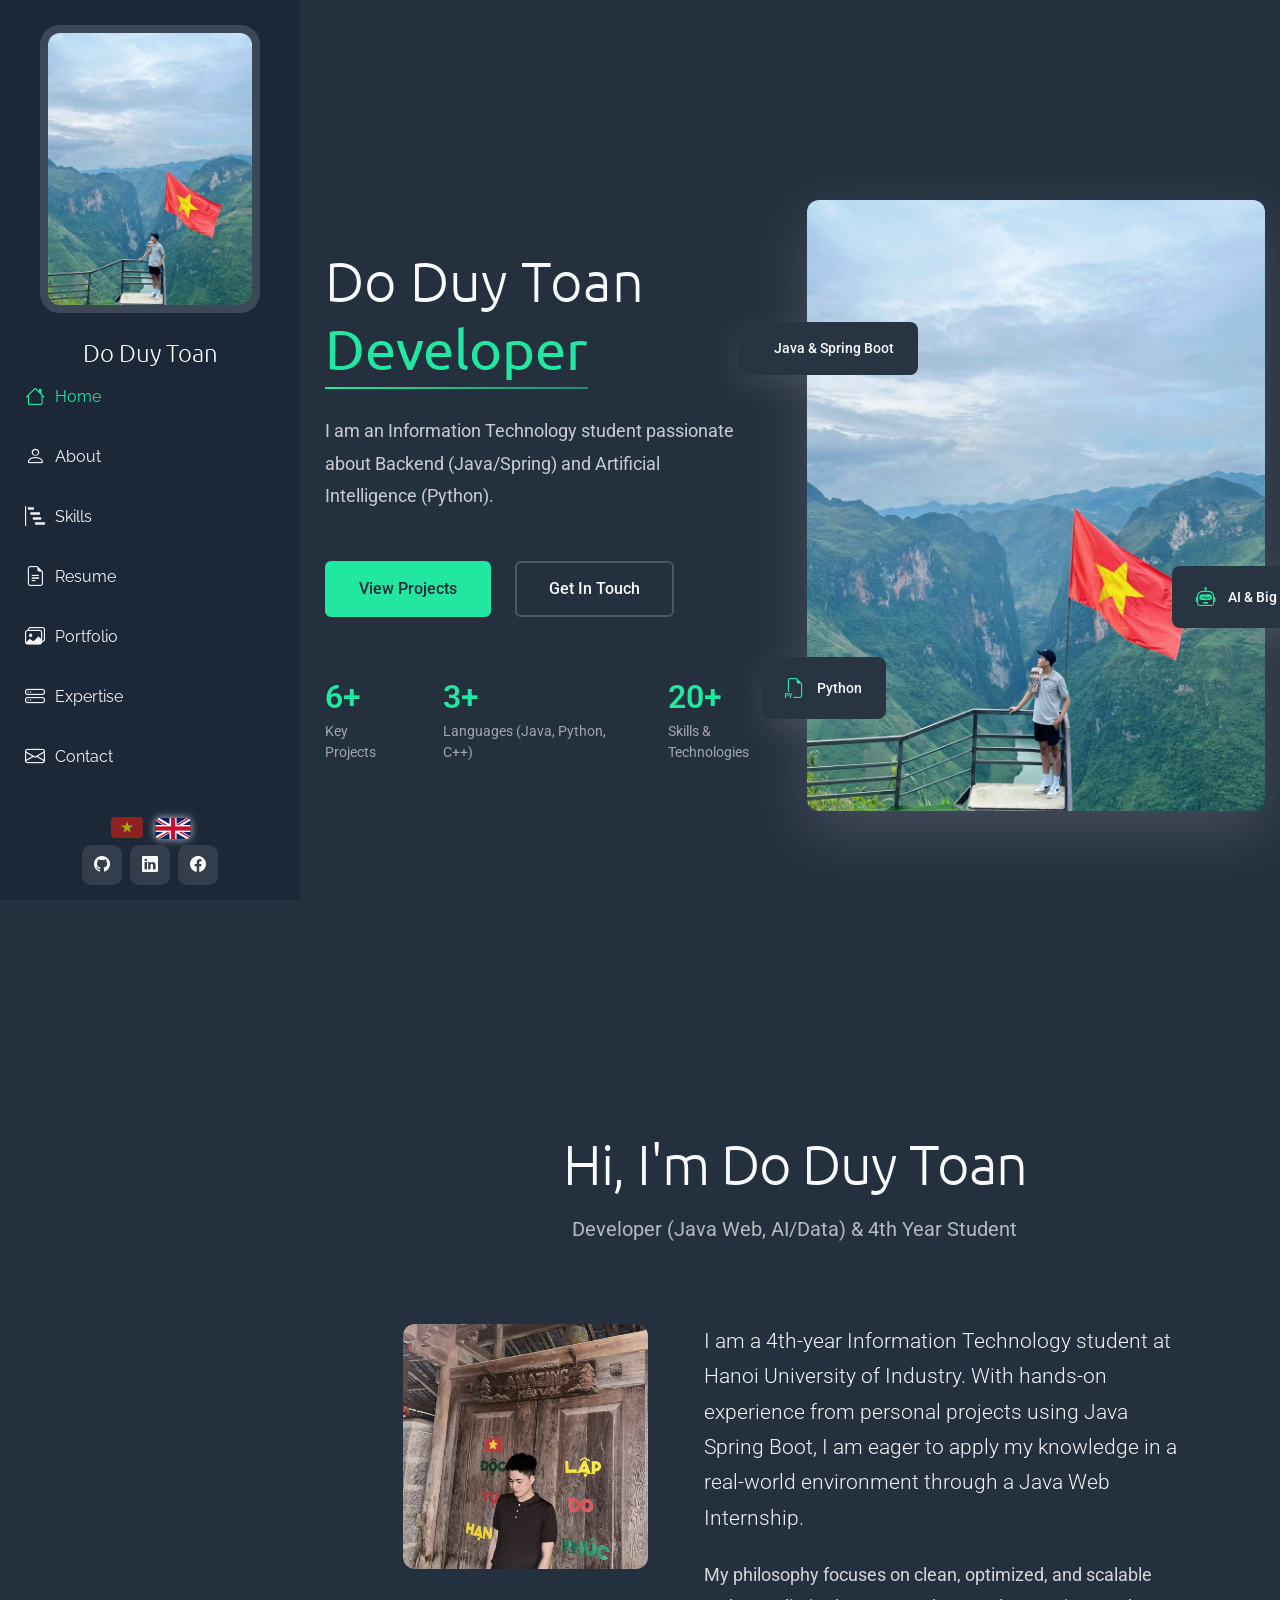
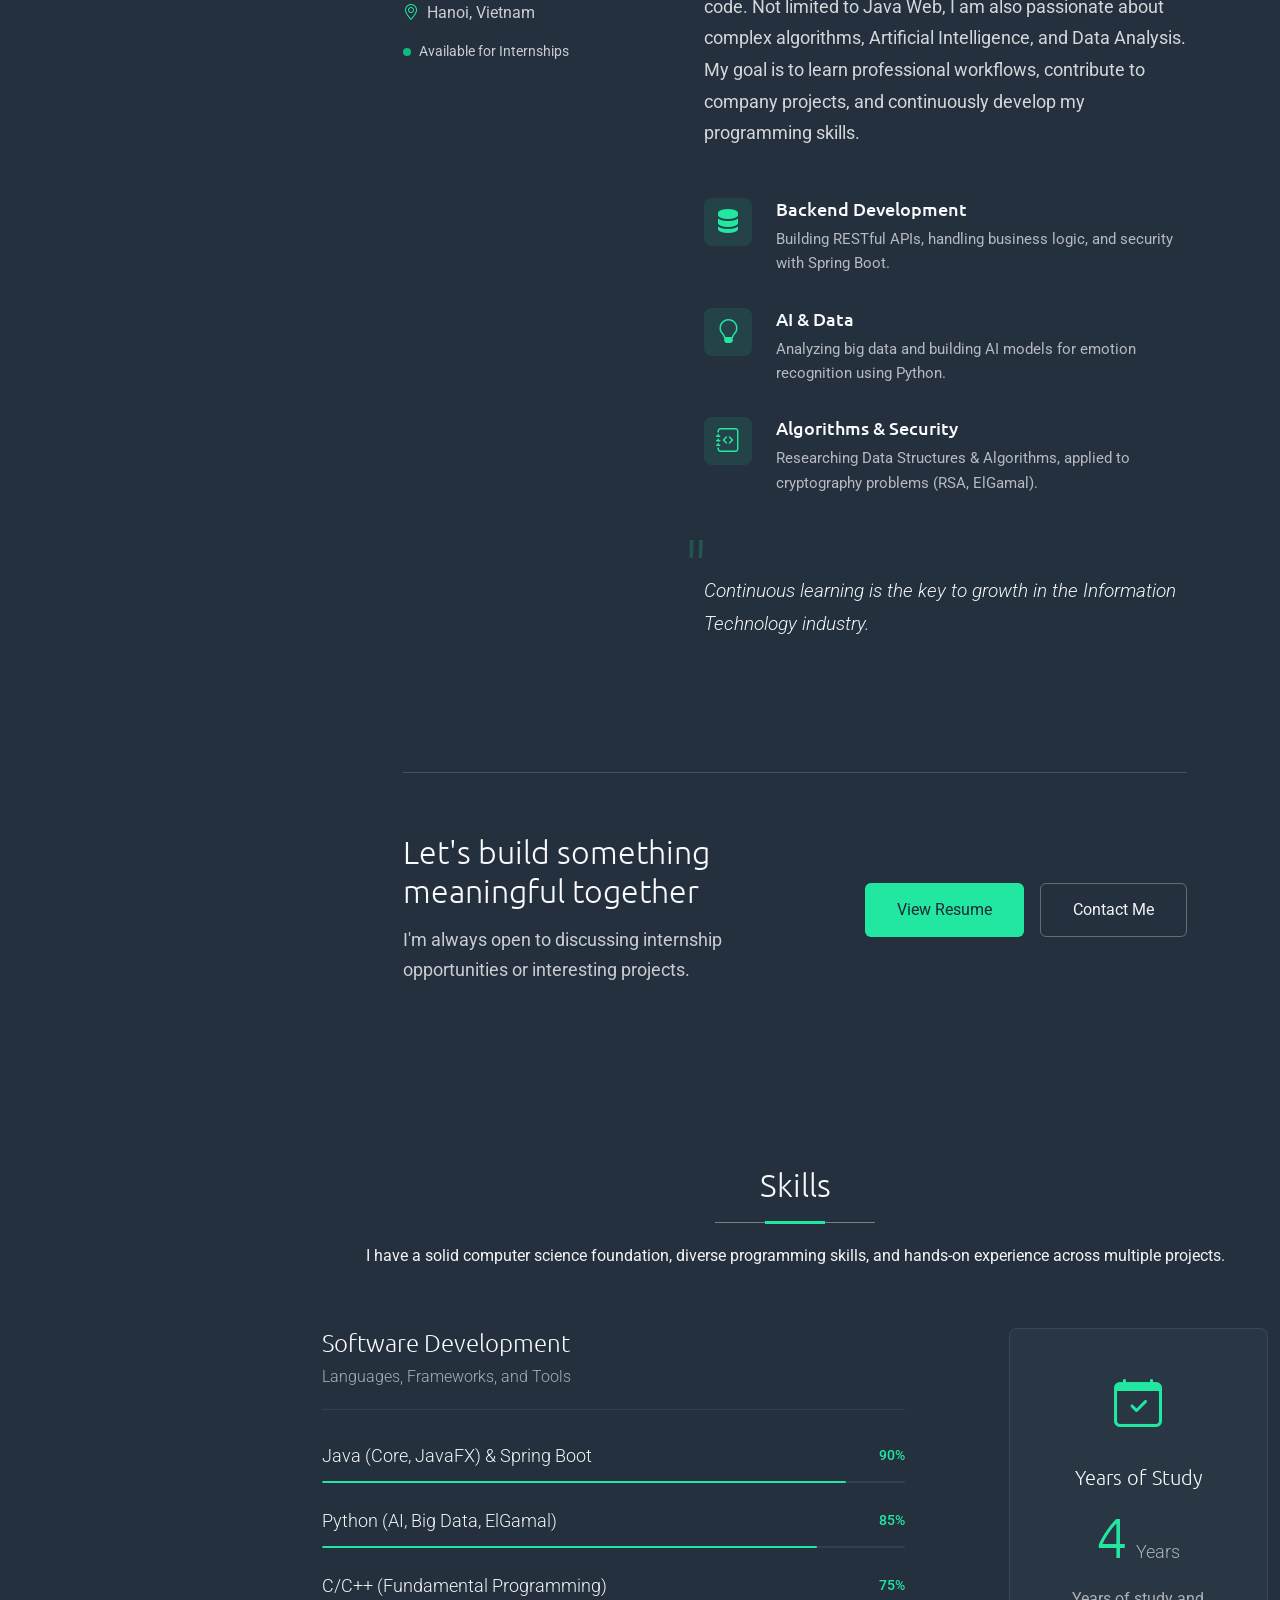
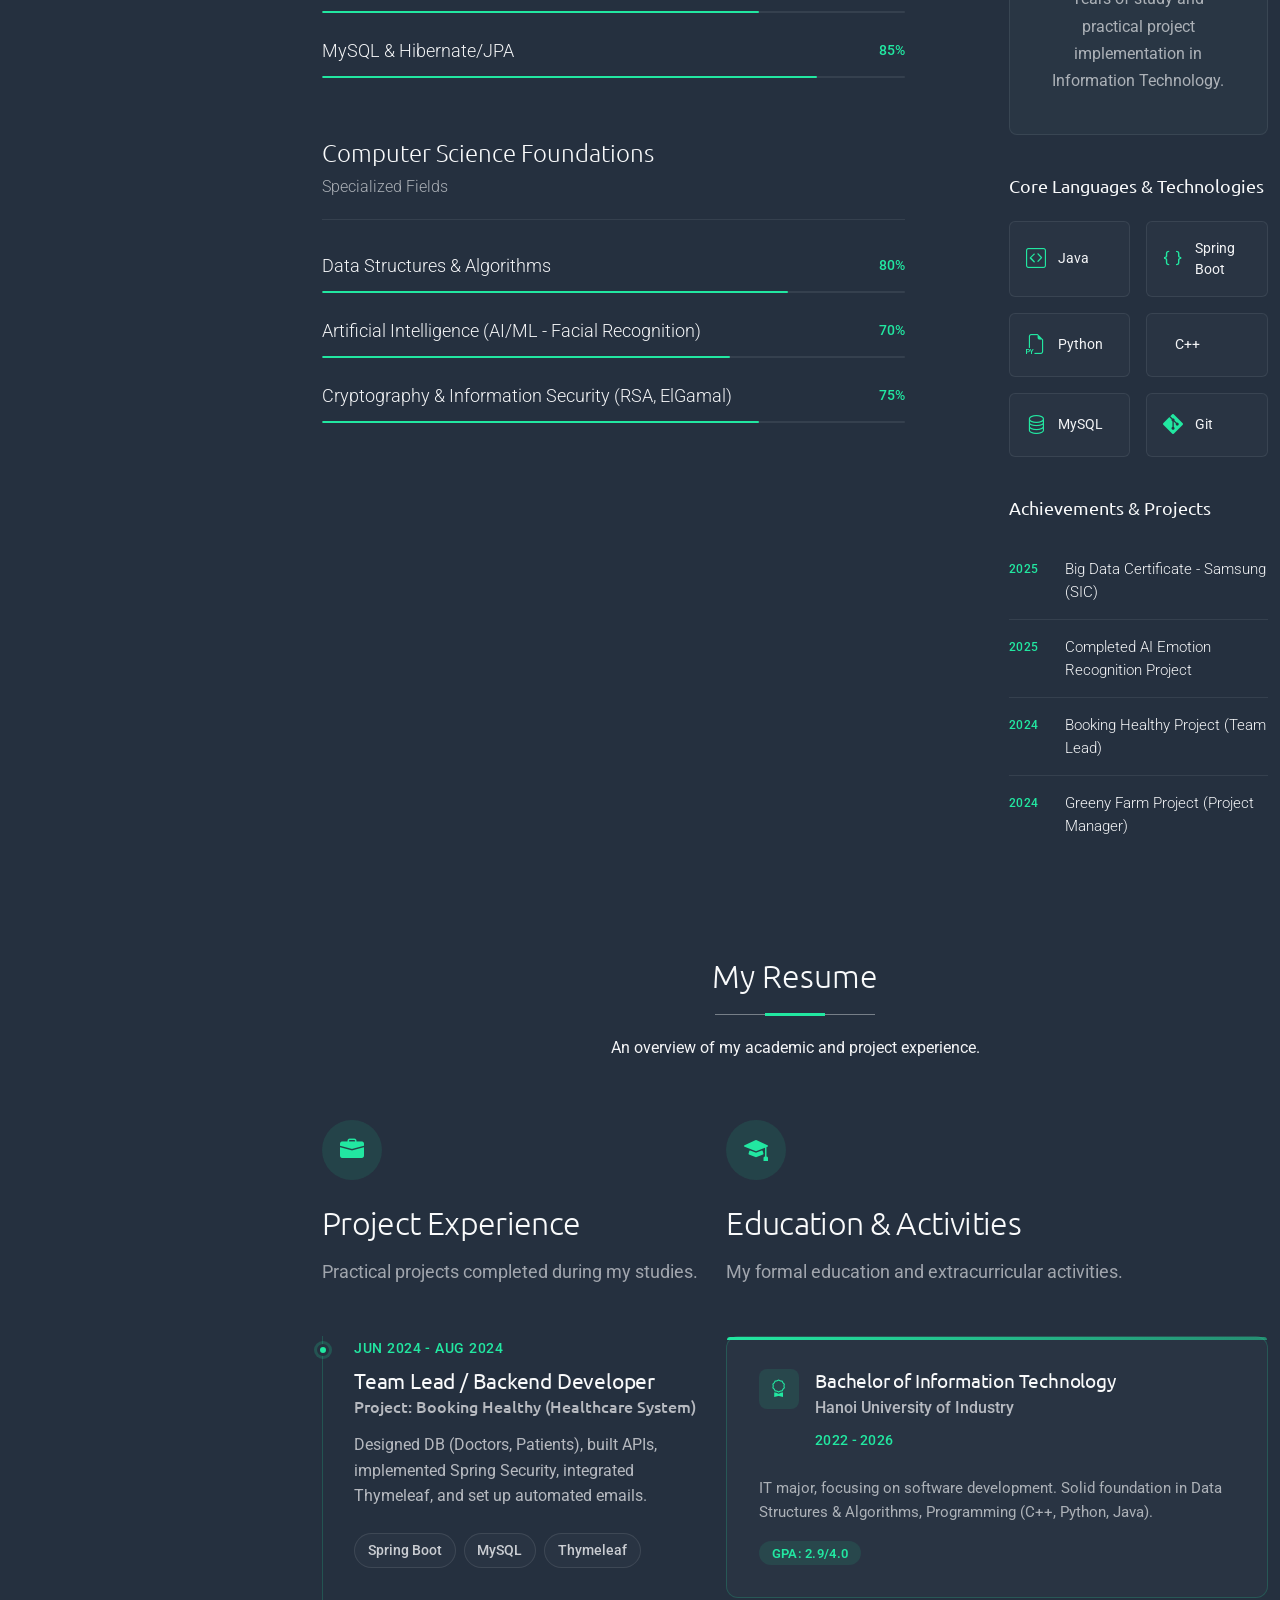
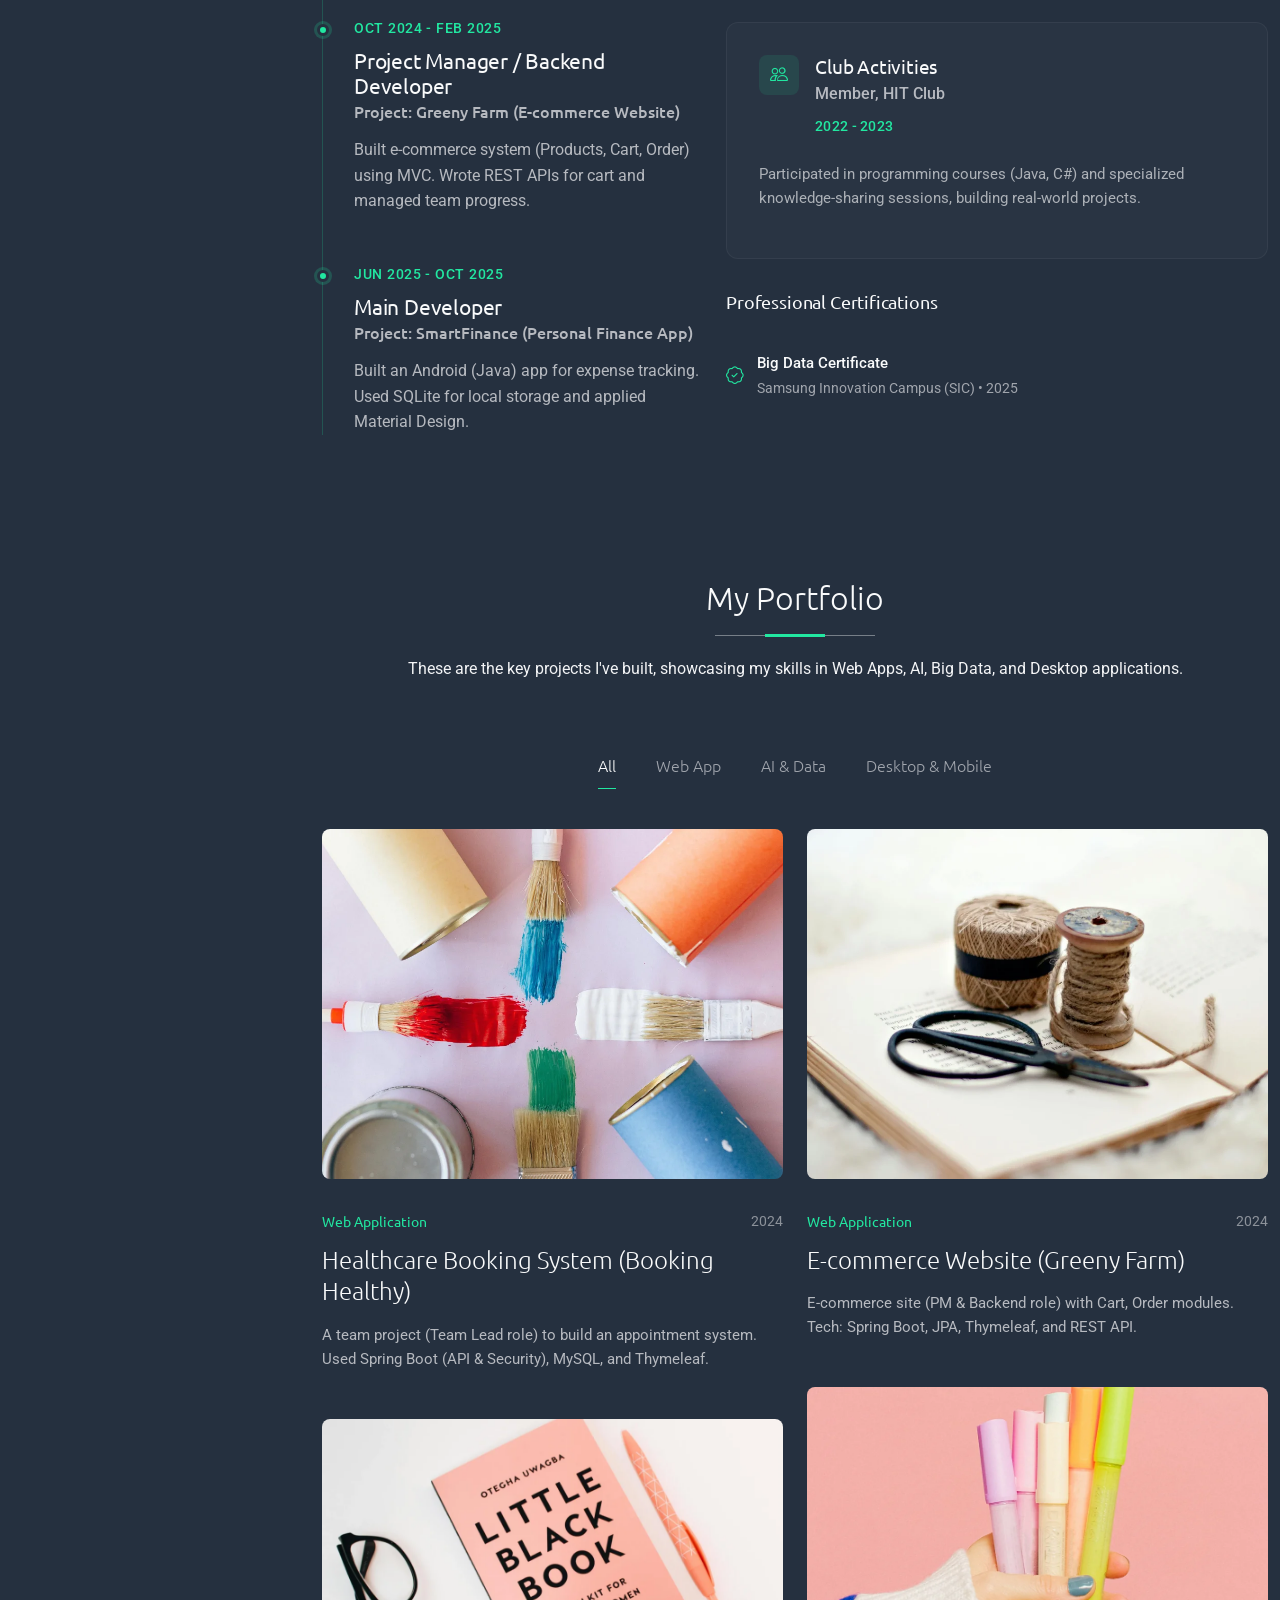
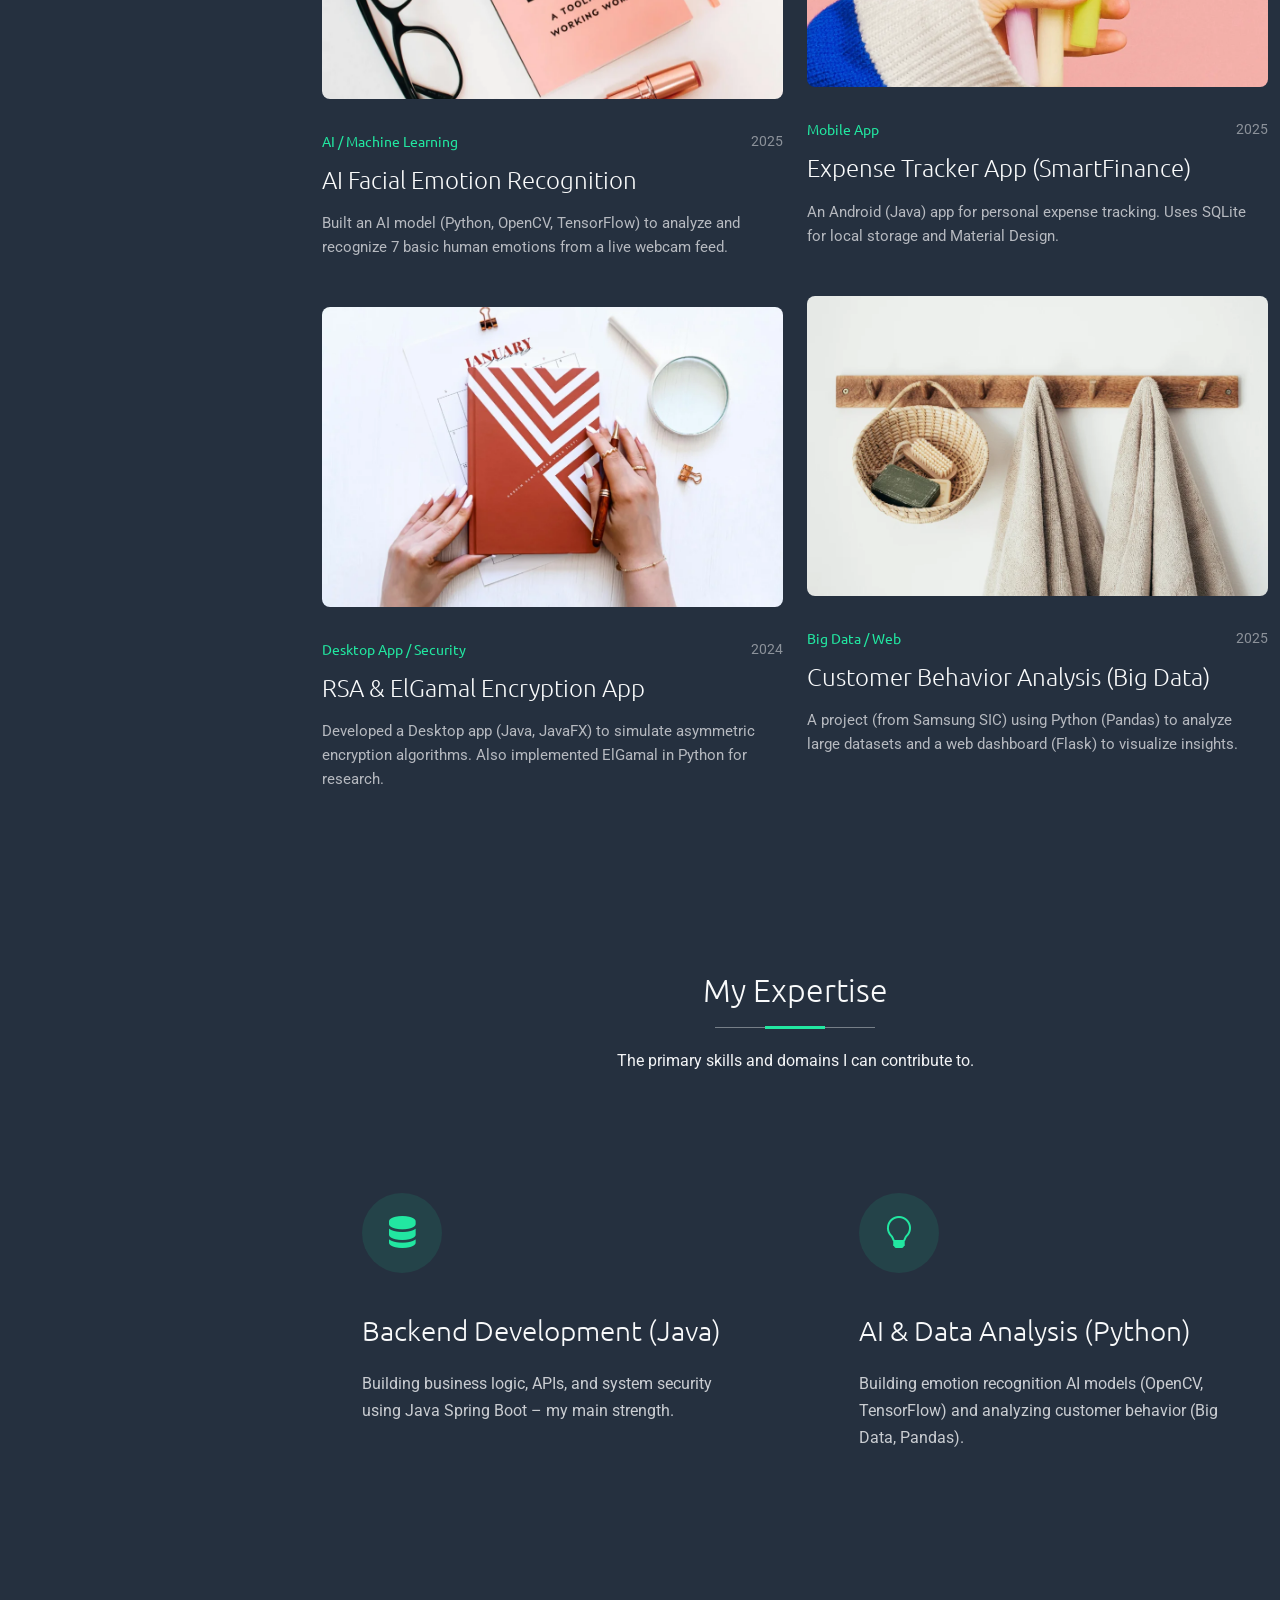
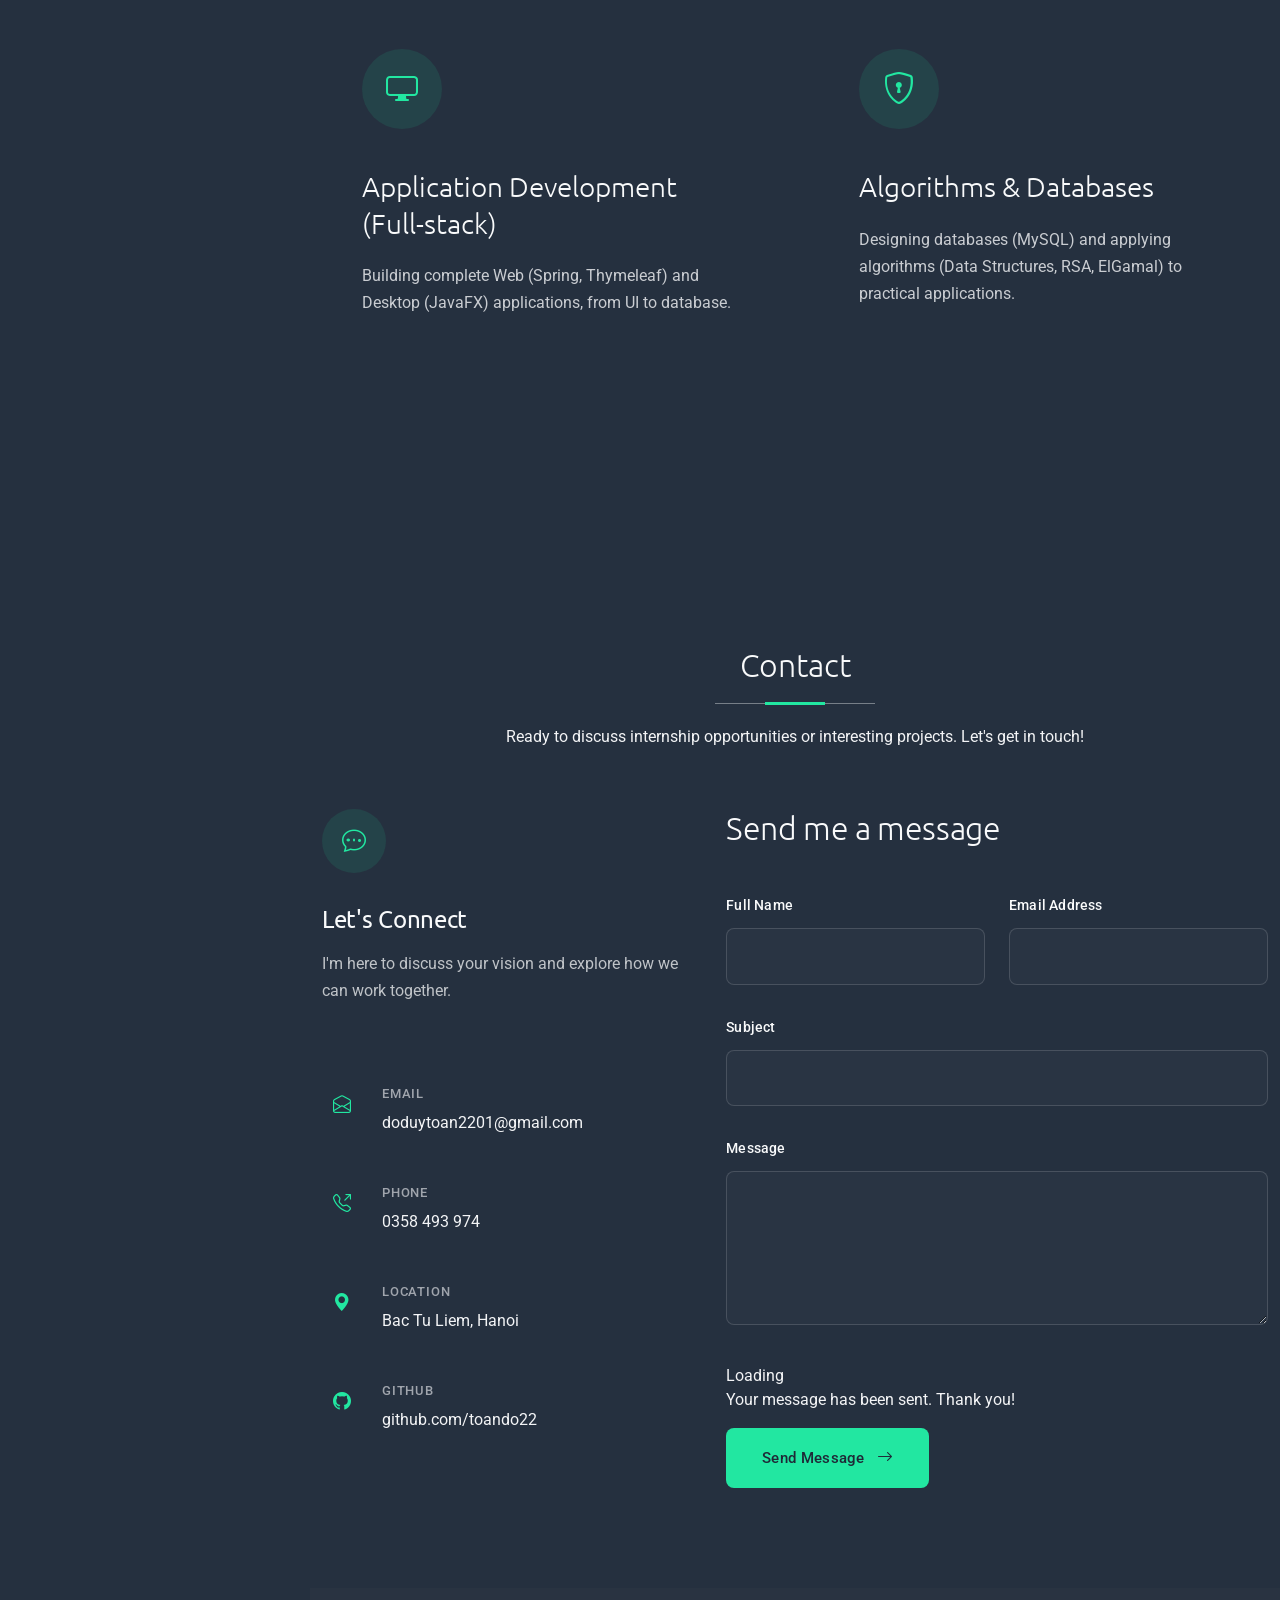
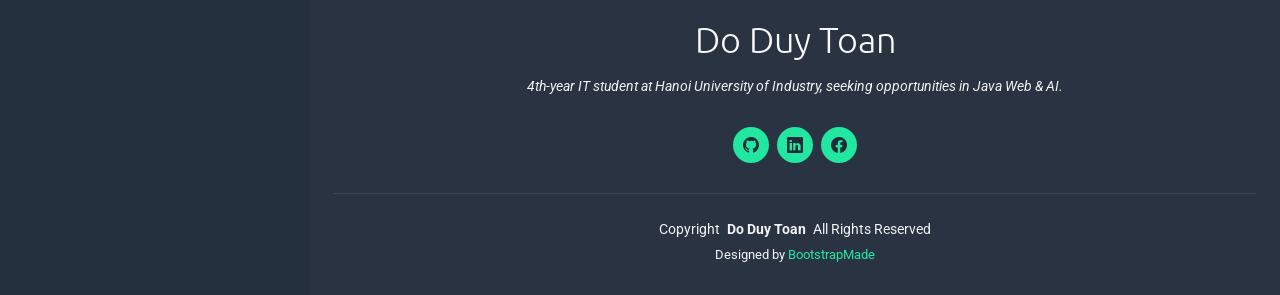
==== en/index.html @ e5fabca2 "Thêm chức năng gửi mail qua Formspree" ====
<!DOCTYPE html>
<html lang="en">

<head>
  <meta charset="utf-8">
  <meta content="width=device-width, initial-scale=1.0" name="viewport">
  <title>Portfolio - Do Duy Toan</title>
  <meta name="description" content="Personal portfolio for Do Duy Toan - Java Web, AI, Big Data Developer. Projects and skills.">
  <meta name="keywords" content="Do Duy Toan, Java Developer, Spring Boot, Python, AI, Big Data, Portfolio, Developer">

  <link href="../assets/img/favicon.png" rel="icon">
  <link href="../assets/img/apple-touch-icon.png" rel="apple-touch-icon">

  <link href="https://fonts.googleapis.com" rel="preconnect">
  <link href="https://fonts.gstatic.com" rel="preconnect" crossorigin>
  <link href="https://fonts.googleapis.com/css2?family=Roboto:ital,wght@0,100;0,300;0,400;0,500;0,700;0,900;1,100;1,300;1,400;1,500;1,700;1,900&family=Raleway:ital,wght@0,100;0,200;0,300;0,400;0,500;0,600;0,700;0,800;0,900;1,100;1,200;1,300;1,400;1,500;1,600;1,700;1,800;1,900&family=Ubuntu:ital,wght@0,300;0,400;0,500;0,700;1,300;1,400;1,500;1,700&display=swap" rel="stylesheet">

  <link href="../assets/vendor/bootstrap/css/bootstrap.min.css" rel="stylesheet">
  <link href="../assets/vendor/bootstrap-icons/bootstrap-icons.css" rel="stylesheet">
  <link href="../assets/vendor/aos/aos.css" rel="stylesheet">
  <link href="../assets/vendor/glightbox/css/glightbox.min.css" rel="stylesheet">
  <link href="../assets/vendor/swiper/swiper-bundle.min.css" rel="stylesheet">

  <link href="../assets/css/main.css" rel="stylesheet">

</head>

<body class="index-page">

  <header id="header" class="header dark-background d-flex flex-column justify-content-between">
    <i class="header-toggle d-xl-none bi bi-list"></i>

    <div class="header-top">
      <div class="profile-img">
        <img src="../assets/img/profile/avatar_index.jpg" alt="" class="img-fluid">
      </div>

      <a href="index.html" class="logo d-flex align-items-center justify-content-center">
        <h1 class="sitename">Do Duy Toan</h1>
      </a>

    </div>

    <nav id="navmenu" class="navmenu">
      <ul>
        <li><a href="#hero" class="active"><i class="bi bi-house navicon"></i>Home</a></li>
        <li><a href="#about"><i class="bi bi-person navicon"></i> About</a></li>
        <li><a href="#skills"><i class="bi bi-bar-chart-steps navicon"></i> Skills</a></li>
        <li><a href="#resume"><i class="bi bi-file-earmark-text navicon"></i> Resume</a></li>
        <li><a href="#portfolio"><i class="bi bi-images navicon"></i> Portfolio</a></li>
        <li><a href="#services"><i class="bi bi-hdd-stack navicon"></i> Expertise</a></li>
        <li><a href="#contact"><i class="bi bi-envelope navicon"></i> Contact</a></li>
      </ul>
    </nav>
    
    <div class="language-switcher">
      <a href="../index.html" class="lang-vi" title="Tiếng Việt">
        <img src="../assets/img/flags/vi.png" alt="Tiếng Việt">
      </a>
      <a href="index.html" class="lang-en active" title="English">
        <img src="../assets/img/flags/en.png" alt="English">
      </a>
    </div>

    <div class="social-links text-center">
      <a href="https://github.com/toando22" target="_blank" class="github"><i class="bi bi-github"></i></a>
      <a href="#" class="linkedin"><i class="bi bi-linkedin"></i></a>
      <a href="#" class="facebook"><i class="bi bi-facebook"></i></a>
    </div>

  </header>

  <main class="main">

    <section id="hero" class="hero section">

      <div class="container" data-aos="fade-up" data-aos-delay="100">

        <div class="row align-items-center">
          <div class="col-lg-6 order-2 order-lg-1">
            <div class="hero-content">
              <h1 data-aos="fade-up" data-aos-delay="200">
                Do Duy Toan
                <span class="accent-text">Developer</span>
              </h1>
              <p class="hero-description" data-aos="fade-up" data-aos-delay="300">
                I am an Information Technology student passionate about Backend (Java/Spring) and Artificial Intelligence (Python).
              </p>
              <div class="hero-actions" data-aos="fade-up" data-aos-delay="400">
                <a href="#portfolio" class="btn-primary">View Projects</a>
                <a href="#contact" class="btn-secondary">Get In Touch</a>
              </div>
              <div class="hero-stats" data-aos="fade-up" data-aos-delay="500">
                <div class="stat-item">
                  <span class="stat-number">6+</span>
                  <span class="stat-label">Key Projects</span>
                </div>
                <div class="stat-item">
                  <span class="stat-number">3+</span>
                  <span class="stat-label">Languages (Java, Python, C++)</span>
                </div>
                <div class="stat-item">
                  <span class="stat-number">20+</span>
                  <span class="stat-label">Skills & Technologies</span>
                </div>
              </div>
            </div>
          </div>

          <div class="col-lg-6 order-1 order-lg-2">
            <div class="hero-image" data-aos="fade-up" data-aos-delay="300">
              <div class="image-wrapper">
                <img src="../assets/img/profile/avatar_index.jpg" alt="Do Duy Toan - Java Developer" class="img-fluid main-image">
                <div class="floating-card card-1" data-aos="fade-up" data-aos-delay="600">
                  <i class="bi bi-code-braces"></i>
                  <span>Java & Spring Boot</span>
                </div>
                <div class="floating-card card-2" data-aos="fade-up" data-aos-delay="700">
                  <i class="bi bi-robot"></i>
                  <span>AI & Big Data</span>
                </div>
                <div class="floating-card card-3" data-aos="fade-up" data-aos-delay="800">
                  <i class="bi bi-filetype-py"></i>
                  <span>Python</span>
                </div>
              </div>
            </div>
          </div>
        </div>

      </div>

    </section><section id="about" class="about section">

      <div class="container" data-aos="fade-up" data-aos-delay="100">

        <div class="row justify-content-center">
          <div class="col-lg-10">

            <div class="intro-header text-center" data-aos="fade-up" data-aos-delay="150">
              <h1>Hi, I'm Do Duy Toan</h1>
              <p class="subtitle">Developer (Java Web, AI/Data) &amp; 4th Year Student</p>
            </div>

            <div class="main-content-wrapper">
              <div class="row align-items-start">

                <div class="col-lg-4" data-aos="fade-right" data-aos-delay="200">
                  <div class="profile-section">
                    <div class="profile-image-container">
                      <img src="../assets/img/profile/index_1.jpg" class="img-fluid" alt="Do Duy Toan">
                    </div>
                    <div class="profile-meta">
                      <div class="location">
                        <i class="bi bi-geo-alt"></i>
                        <span>Hanoi, Vietnam</span>
                      </div>
                      <div class="status">
                        <div class="status-indicator"></div>
                        <span>Available for Internships</span>
                      </div>
                    </div>
                  </div>
                </div>

                <div class="col-lg-8" data-aos="fade-left" data-aos-delay="250">
                  <div class="content-area">

                    <div class="story-block">
                      <p class="lead-text">I am a 4th-year Information Technology student at Hanoi University of Industry. With hands-on experience from personal projects using Java Spring Boot, I am eager to apply my knowledge in a real-world environment through a Java Web Internship.</p>

                      <p>My philosophy focuses on clean, optimized, and scalable code. Not limited to Java Web, I am also passionate about complex algorithms, Artificial Intelligence, and Data Analysis. My goal is to learn professional workflows, contribute to company projects, and continuously develop my programming skills.</p>
                    </div>

                    <div class="expertise-grid">
                      <div class="expertise-item" data-aos="zoom-in" data-aos-delay="300">
                        <div class="expertise-icon">
                          <i class="bi bi-server"></i>
                        </div>
                        <div class="expertise-content">
                          <h4>Backend Development</h4>
                          <p>Building RESTful APIs, handling business logic, and security with Spring Boot.</p>
                        </div>
                      </div>

                      <div class="expertise-item" data-aos="zoom-in" data-aos-delay="350">
                        <div class="expertise-icon">
                          <i class="bi bi-lightbulb"></i>
                        </div>
                        <div class="expertise-content">
                          <h4>AI & Data</h4>
                          <p>Analyzing big data and building AI models for emotion recognition using Python.</p>
                        </div>
                      </div>

                      <div class="expertise-item" data-aos="zoom-in" data-aos-delay="400">
                        <div class="expertise-icon">
                          <i class="bi bi-journal-code"></i>
                        </div>
                        <div class="expertise-content">
                          <h4>Algorithms & Security</h4>
                          <p>Researching Data Structures & Algorithms, applied to cryptography problems (RSA, ElGamal).</p>
                        </div>
                      </div>
                    </div>

                    <div class="philosophy-quote" data-aos="fade-up" data-aos-delay="450">
                      <div class="quote-mark">"</div>
                      <p>Continuous learning is the key to growth in the Information Technology industry.</p>
                    </div>

                  </div>
                </div>

              </div>
            </div>

            <div class="bottom-section" data-aos="fade-up" data-aos-delay="500">
              <div class="row align-items-center">
                <div class="col-lg-6">
                  <div class="collaboration-text">
                    <h3>Let's build something meaningful together</h3>
                    <p>I'm always open to discussing internship opportunities or interesting projects.</p>
                  </div>
                </div>
                <div class="col-lg-6">
                  <div class="action-buttons">
                    <a href="#resume" class="btn-custom primary">View Resume</a>
                    <a href="#contact" class="btn-custom secondary">Contact Me</a>
                  </div>
                </div>
              </div>
            </div>

          </div>
        </div>

      </div>

    </section><section id="skills" class="skills section">

      <div class="container section-title" data-aos="fade-up">
        <h2>Skills</h2>
        <p>I have a solid computer science foundation, diverse programming skills, and hands-on experience across multiple projects.</p>
      </div><div class="container" data-aos="fade-up" data-aos-delay="100">

        <div class="row">
          <div class="col-lg-8">
            <div class="skills-container">

              <div class="skill-category skills-animation" data-aos="fade-up" data-aos-delay="200">
                <div class="category-header">
                  <h3 class="category-title">Software Development</h3>
                  <p class="category-subtitle">Languages, Frameworks, and Tools</p>
                </div>
                <div class="skills-list">
                  <div class="skill-row">
                    <div class="skill-info">
                      <span class="skill-name">Java (Core, JavaFX) & Spring Boot</span>
                      <span class="skill-percentage">90%</span>
                    </div>
                    <div class="progress">
                      <div class="progress-bar" role="progressbar" aria-valuenow="90" aria-valuemin="0" aria-valuemax="100"></div>
                    </div>
                  </div>
                  <div class="skill-row">
                    <div class="skill-info">
                      <span class="skill-name">Python (AI, Big Data, ElGamal)</span>
                      <span class="skill-percentage">85%</span>
                    </div>
                    <div class="progress">
                      <div class="progress-bar" role="progressbar" aria-valuenow="85" aria-valuemin="0" aria-valuemax="100"></div>
                    </div>
                  </div>
                  <div class="skill-row">
                    <div class="skill-info">
                      <span class="skill-name">C/C++ (Fundamental Programming)</span>
                      <span class="skill-percentage">75%</span>
                    </div>
                    <div class="progress">
                      <div class="progress-bar" role="progressbar" aria-valuenow="75" aria-valuemin="0" aria-valuemax="100"></div>
                    </div>
                  </div>
                  <div class="skill-row">
                    <div class="skill-info">
                      <span class="skill-name">MySQL & Hibernate/JPA</span>
                      <span class="skill-percentage">85%</span>
                    </div>
                    <div class="progress">
                      <div class="progress-bar" role="progressbar" aria-valuenow="85" aria-valuemin="0" aria-valuemax="100"></div>
                    </div>
                  </div>
                </div>
              </div>

              <div class="skill-category skills-animation" data-aos="fade-up" data-aos-delay="250">
                <div class="category-header">
                  <h3 class="category-title">Computer Science Foundations</h3>
                  <p class="category-subtitle">Specialized Fields</p>
                </div>
                <div class="skills-list">
                  <div class="skill-row">
                    <div class="skill-info">
                      <span class="skill-name">Data Structures & Algorithms</span>
                      <span class="skill-percentage">80%</span>
                    </div>
                    <div class="progress">
                      <div class="progress-bar" role="progressbar" aria-valuenow="80" aria-valuemin="0" aria-valuemax="100"></div>
                    </div>
                  </div>
                  <div class="skill-row">
                    <div class="skill-info">
                      <span class="skill-name">Artificial Intelligence (AI/ML - Facial Recognition)</span>
                      <span class="skill-percentage">70%</span>
                    </div>
                    <div class="progress">
                      <div class="progress-bar" role="progressbar" aria-valuenow="70" aria-valuemin="0" aria-valuemax="100"></div>
                    </div>
                  </div>
                  <div class="skill-row">
                    <div class="skill-info">
                      <span class="skill-name">Cryptography & Information Security (RSA, ElGamal)</span>
                      <span class="skill-percentage">75%</span>
                    </div>
                    <div class="progress">
                      <div class="progress-bar" role="progressbar" aria-valuenow="75" aria-valuemin="0" aria-valuemax="100"></div>
                    </div>
                  </div>
                </div>
              </div>

            </div>
          </div>

          <div class="col-lg-4">
            <div class="skills-sidebar">

              <div class="expertise-highlight" data-aos="fade-up" data-aos-delay="350">
                <div class="highlight-icon">
                  <i class="bi bi-calendar-check"></i>
                </div>
                <h4 class="highlight-title">Years of Study</h4>
                <div class="experience-number">
                  <span data-purecounter-start="0" data-purecounter-end="4" data-purecounter-duration="1" class="purecounter"></span>
                  <span class="experience-label">Years</span>
                </div>
                <p class="highlight-description">Years of study and practical project implementation in Information Technology.</p>
              </div>

              <div class="technologies-section" data-aos="fade-up" data-aos-delay="400">
                <h5 class="tech-title">Core Languages & Technologies</h5>
                <div class="tech-stack">
                  <div class="tech-item">
                    <i class="bi bi-code-square"></i>
                    <span>Java</span>
                  </div>
                  <div class="tech-item">
                    <i class="bi bi-braces"></i>
                    <span>Spring Boot</span>
                  </div>
                  <div class="tech-item">
                    <i class="bi bi-filetype-py"></i>
                    <span>Python</span>
                  </div>
                  <div class="tech-item">
                    <i class="bi bi-filetype-cpp"></i>
                    <span>C++</span>
                  </div>
                  <div class="tech-item">
                    <i class="bi bi-database"></i>
                    <span>MySQL</span>
                  </div>
                  <div class="tech-item">
                    <i class="bi bi-git"></i>
                    <span>Git</span>
                  </div>
                </div>
              </div>

              <div class="achievements-section" data-aos="fade-up" data-aos-delay="450">
                <h5 class="achievements-title">Achievements & Projects</h5>
                <div class="achievement-list">
                  <div class="achievement-item">
                    <div class="achievement-date">2025</div>
                    <div class="achievement-text">Big Data Certificate - Samsung (SIC)</div>
                  </div>
                  <div class="achievement-item">
                    <div class="achievement-date">2025</div>
                    <div class="achievement-text">Completed AI Emotion Recognition Project</div>
                  </div>
                  <div class="achievement-item">
                    <div class="achievement-date">2024</div>
                    <div class="achievement-text">Booking Healthy Project (Team Lead)</div>
                  </div>
                  <div class="achievement-item">
                    <div class="achievement-date">2024</div>
                    <div class="achievement-text">Greeny Farm Project (Project Manager)</div>
                  </div>
                </div>
              </div>

            </div>
          </div>
        </div>

      </div>

    </section><section id="resume" class="resume section">

      <div class="container section-title" data-aos="fade-up">
        <h2>My Resume</h2>
        <p>An overview of my academic and project experience.</p>
      </div><div class="container" data-aos="fade-up" data-aos-delay="100">

        <div class="row align-items-start">
          <div class="col-lg-5" data-aos="fade-right" data-aos-delay="200">
            <div class="professional-journey">
              <div class="section-intro">
                <div class="icon-wrapper">
                  <i class="bi bi-briefcase-fill"></i>
                </div>
                <h2>Project Experience</h2>
                <p>Practical projects completed during my studies.</p>
              </div>

              <div class="experience-timeline">
                <div class="timeline-item" data-aos="fade-up" data-aos-delay="300">
                  <div class="timeline-dot"></div>
                  <div class="timeline-content">
                    <div class="position-meta">
                      <span class="timeline-year">Jun 2024 - Aug 2024</span>
                    </div>
                    <h3>Team Lead / Backend Developer</h3>
                    <h4>Project: Booking Healthy (Healthcare System)</h4>
                    <p>Designed DB (Doctors, Patients), built APIs, implemented Spring Security, integrated Thymeleaf, and set up automated emails.</p>
                    <div class="key-achievements">
                      <span class="achievement-tag">Spring Boot</span>
                      <span class="achievement-tag">MySQL</span>
                      <span class="achievement-tag">Thymeleaf</span>
                    </div>
                  </div>
                </div>

                <div class="timeline-item" data-aos="fade-up" data-aos-delay="350">
                  <div class="timeline-dot"></div>
                  <div class="timeline-content">
                    <div class="position-meta">
                      <span class="timeline-year">Oct 2024 - Feb 2025</span>
                    </div>
                    <h3>Project Manager / Backend Developer</h3>
                    <h4>Project: Greeny Farm (E-commerce Website)</h4>
                    <p>Built e-commerce system (Products, Cart, Order) using MVC. Wrote REST APIs for cart and managed team progress.</p>
                  </div>
                </div>

                <div class="timeline-item" data-aos="fade-up" data-aos-delay="400">
                  <div class="timeline-dot"></div>
                  <div class="timeline-content">
                    <div class="position-meta">
                      <span class="timeline-year">Jun 2025 - Oct 2025</span>
                    </div>
                    <h3>Main Developer</h3>
                    <h4>Project: SmartFinance (Personal Finance App)</h4>
                    <p>Built an Android (Java) app for expense tracking. Used SQLite for local storage and applied Material Design.</p>
                  </div>
                </div>
              </div>
            </div>
          </div>

          <div class="col-lg-7" data-aos="fade-left" data-aos-delay="200">
            <div class="education-skills">
              <div class="section-intro">
                <div class="icon-wrapper">
                  <i class="bi bi-mortarboard-fill"></i>
                </div>
                <h2>Education &amp; Activities</h2>
                <p>My formal education and extracurricular activities.</p>
              </div>

              <div class="education-grid">
                <div class="education-card primary" data-aos="zoom-in" data-aos-delay="300">
                  <div class="education-header">
                    <div class="degree-icon">
                      <i class="bi bi-award"></i>
                    </div>
                    <div class="degree-info">
                      <h3>Bachelor of Information Technology</h3>
                      <p class="institution">Hanoi University of Industry</p>
                      <span class="graduation-year">2022 - 2026</span>
                    </div>
                  </div>
                  <div class="education-details">
                    <p>IT major, focusing on software development. Solid foundation in Data Structures & Algorithms, Programming (C++, Python, Java).</p>
                    <div class="honors">
                      <span class="honor-badge">GPA: 2.9/4.0</span>
                    </div>
                  </div>
                </div>

                <div class="education-card" data-aos="zoom-in" data-aos-delay="350">
                  <div class="education-header">
                    <div class="degree-icon">
                      <i class="bi bi-people"></i>
                    </div>
                    <div class="degree-info">
                      <h3>Club Activities</h3>
                      <p class="institution">Member, HIT Club</p>
                      <span class="graduation-year">2022 - 2023</span>
                    </div>
                  </div>
                  <div class="education-details">
                    <p>Participated in programming courses (Java, C#) and specialized knowledge-sharing sessions, building real-world projects.</p>
                  </div>
                </div>

                <div class="certification-section" data-aos="fade-up" data-aos-delay="400">
                  <h4>Professional Certifications</h4>
                  <div class="certifications">
                    <div class="cert-item">
                      <i class="bi bi-patch-check"></i>
                      <div class="cert-details">
                        <span class="cert-name">Big Data Certificate</span>
                        <span class="cert-provider">Samsung Innovation Campus (SIC) • 2025</span>
                      </div>
                    </div>
                  </div>
                </div>
              </div>
            </div>
          </div>
        </div>

      </div>

    </section><section id="portfolio" class="portfolio section">

      <div class="container section-title" data-aos="fade-up">
        <h2>My Portfolio</h2>
        <p>These are the key projects I've built, showcasing my skills in Web Apps, AI, Big Data, and Desktop applications.</p>
      </div><div class="container" data-aos="fade-up" data-aos-delay="100">

        <div class="isotope-layout" data-default-filter="*" data-layout="masonry" data-sort="original-order">

          <div class="filters-wrapper" data-aos="fade-up" data-aos-delay="200">
            <ul class="portfolio-filters isotope-filters">
              <li data-filter="*" class="filter-active">All</li>
              <li data-filter=".filter-web">Web App</li>
              <li data-filter=".filter-ai-data">AI & Data</li>
              <li data-filter=".filter-desktop-mobile">Desktop & Mobile</li>
            </ul>
          </div>

          <div class="row gy-5 portfolio-container isotope-container" data-aos="fade-up" data-aos-delay="300">

            <div class="col-lg-6 portfolio-item isotope-item filter-web">
              <div class="portfolio-card">
                <div class="portfolio-image">
                  <img src="../assets/img/portfolio/portfolio-3.webp" class="img-fluid" alt="Booking Healthy" loading="lazy">
                  <div class="portfolio-overlay">
                    <div class="portfolio-actions">
                      <a href="../assets/img/portfolio/portfolio-3.webp" class="glightbox action-btn preview-btn" title="Booking Healthy"><i class="bi bi-eye"></i></a>
                      <a href="project-booking.html" class="action-btn details-btn" title="View Project"><i class="bi bi-arrow-up-right"></i></a>
                    </div>
                  </div>
                </div>
                <div class="portfolio-content">
                  <div class="portfolio-meta">
                    <span class="portfolio-category">Web Application</span>
                    <span class="portfolio-year">2024</span>
                  </div>
                  <h3 class="portfolio-title">Healthcare Booking System (Booking Healthy)</h3>
                  <p class="portfolio-description">A team project (Team Lead role) to build an appointment system. Used Spring Boot (API & Security), MySQL, and Thymeleaf.</p>
                </div>
              </div>
            </div><div class="col-lg-6 portfolio-item isotope-item filter-web">
              <div class="portfolio-card">
                <div class="portfolio-image">
                  <img src="../assets/img/portfolio/portfolio-7.webp" class="img-fluid" alt="Greeny Farm" loading="lazy">
                  <div class="portfolio-overlay">
                    <div class="portfolio-actions">
                      <a href="../assets/img/portfolio/portfolio-7.webp" class="glightbox action-btn preview-btn" title="Greeny Farm"><i class="bi bi-eye"></i></a>
                      <a href="project-agri.html" class="action-btn details-btn" title="View Project"><i class="bi bi-arrow-up-right"></i></a>
                    </div>
                  </div>
                </div>
                <div class="portfolio-content">
                  <div class="portfolio-meta">
                    <span class="portfolio-category">Web Application</span>
                    <span class="portfolio-year">2024</span>
                  </div>
                  <h3 class="portfolio-title">E-commerce Website (Greeny Farm)</h3>
                  <p class="portfolio-description">E-commerce site (PM & Backend role) with Cart, Order modules. Tech: Spring Boot, JPA, Thymeleaf, and REST API.</p>
                </div>
              </div>
            </div><div class="col-lg-6 portfolio-item isotope-item filter-desktop-mobile">
              <div class="portfolio-card">
                <div class="portfolio-image">
                  <img src="../assets/img/portfolio/portfolio-portrait-3.webp" class="img-fluid" alt="SmartFinance" loading="lazy">
                  <div class="portfolio-overlay">
                    <div class="portfolio-actions">
                      <a href="../assets/img/portfolio/portfolio-portrait-3.webp" class="glightbox action-btn preview-btn" title="SmartFinance"><i class="bi bi-eye"></i></a>
                      <a href="project-finance-app.html" class="action-btn details-btn" title="View Project"><i class="bi bi-arrow-up-right"></i></a>
                    </div>
                  </div>
                </div>
                <div class="portfolio-content">
                  <div class="portfolio-meta">
                    <span class="portfolio-category">Mobile App</span>
                    <span class="portfolio-year">2025</span>
                  </div>
                  <h3 class="portfolio-title">Expense Tracker App (SmartFinance)</h3>
                  <p class="portfolio-description">An Android (Java) app for personal expense tracking. Uses SQLite for local storage and Material Design.</p>
                </div>
              </div>
            </div><div class="col-lg-6 portfolio-item isotope-item filter-ai-data">
              <div class="portfolio-card">
                <div class="portfolio-image">
                  <img src="../assets/img/portfolio/portfolio-9.webp" class="img-fluid" alt="AI Emotion Recognition" loading="lazy">
                  <div class="portfolio-overlay">
                    <div class="portfolio-actions">
                      <a href="../assets/img/portfolio/portfolio-9.webp" class="glightbox action-btn preview-btn" title="AI Emotion Recognition"><i class="bi bi-eye"></i></a>
                      <a href="project-ai-emotion.html" class="action-btn details-btn" title="View Project"><i class="bi bi-arrow-up-right"></i></a>
                    </div>
                  </div>
                </div>
                <div class="portfolio-content">
                  <div class="portfolio-meta">
                    <span class="portfolio-category">AI / Machine Learning</span>
                    <span class="portfolio-year">2025</span>
                  </div>
                  <h3 class="portfolio-title">AI Facial Emotion Recognition</h3>
                  <p class="portfolio-description">Built an AI model (Python, OpenCV, TensorFlow) to analyze and recognize 7 basic human emotions from a live webcam feed.</p>
                </div>
              </div>
            </div><div class="col-lg-6 portfolio-item isotope-item filter-ai-data filter-web">
              <div class="portfolio-card">
                <div class="portfolio-image">
                  <img src="../assets/img/portfolio/portfolio-11.webp" class="img-fluid" alt="Big Data Analysis" loading="lazy">
                  <div class="portfolio-overlay">
                    <div class="portfolio-actions">
                      <a href="../assets/img/portfolio/portfolio-11.webp" class="glightbox action-btn preview-btn" title="Big Data Analysis"><i class="bi bi-eye"></i></a>
                      <a href="project-bigdata.html" class="action-btn details-btn" title="View Project"><i class="bi bi-arrow-up-right"></i></a>
                    </div>
                  </div>
                </div>
                <div class="portfolio-content">
                  <div class="portfolio-meta">
                    <span class="portfolio-category">Big Data / Web</span>
                    <span class="portfolio-year">2025</span>
                  </div>
                  <h3 class="portfolio-title">Customer Behavior Analysis (Big Data)</h3>
                  <p class="portfolio-description">A project (from Samsung SIC) using Python (Pandas) to analyze large datasets and a web dashboard (Flask) to visualize insights.</p>
                </div>
              </div>
            </div><div class="col-lg-6 portfolio-item isotope-item filter-desktop-mobile">
              <div class="portfolio-card">
                <div class="portfolio-image">
                  <img src="../assets/img/portfolio/portfolio-12.webp" class="img-fluid" alt="RSA Encryption App" loading="lazy">
                  <div class="portfolio-overlay">
                    <div class="portfolio-actions">
                      <a href="../assets/img/portfolio/portfolio-12.webp" class="glightbox action-btn preview-btn" title="RSA Encryption App"><i class="bi bi-eye"></i></a>
                      <a href="project-crypto.html" class="action-btn details-btn" title="View Project"><i class="bi bi-arrow-up-right"></i></a>
                    </div>
                  </div>
                </div>
                <div class="portfolio-content">
                  <div class="portfolio-meta">
                    <span class="portfolio-category">Desktop App / Security</span>
                    <span class="portfolio-year">2024</span>
                  </div>
                  <h3 class="portfolio-title">RSA & ElGamal Encryption App</h3>
                  <p class="portfolio-description">Developed a Desktop app (Java, JavaFX) to simulate asymmetric encryption algorithms. Also implemented ElGamal in Python for research.</p>
                </div>
              </div>
            </div></div></div>

      </div>

    </section><section id="services" class="services section">

      <div class="container section-title" data-aos="fade-up">
        <h2>My Expertise</h2>
        <p>The primary skills and domains I can contribute to.</p>
      </div><div class="container" data-aos="fade-up" data-aos-delay="100">

        <div class="row g-5">

          <div class="col-lg-6" data-aos="fade-right" data-aos-delay="200">
            <div class="service-item">
              <div class="service-icon">
                <i class="bi bi-server"></i>
              </div>
              <div class="service-content">
                <h3>Backend Development (Java)</h3>
                <p>Building business logic, APIs, and system security using Java Spring Boot – my main strength.</p>
              </div>
            </div>
          </div>

          <div class="col-lg-6" data-aos="fade-left" data-aos-delay="250">
            <div class="service-item">
              <div class="service-icon">
                <i class="bi bi-lightbulb"></i>
              </div>
              <div class="service-content">
                <h3>AI & Data Analysis (Python)</h3>
                <p>Building emotion recognition AI models (OpenCV, TensorFlow) and analyzing customer behavior (Big Data, Pandas).</p>
              </div>
            </div>
          </div>

          <div class="col-lg-6" data-aos="fade-right" data-aos-delay="300">
            <div class="service-item">
              <div class="service-icon">
                <i class="bi bi-display"></i>
              </div>
              <div class="service-content">
                <h3>Application Development (Full-stack)</h3>
                <p>Building complete Web (Spring, Thymeleaf) and Desktop (JavaFX) applications, from UI to database.</p>
              </div>
            </div>
          </div>

          <div class="col-lg-6" data-aos="fade-left" data-aos-delay="350">
            <div class="service-item">
              <div class="service-icon">
                <i class="bi bi-shield-lock"></i>
              </div>
              <div class="service-content">
                <h3>Algorithms & Databases</h3>
                <p>Designing databases (MySQL) and applying algorithms (Data Structures, RSA, ElGamal) to practical applications.</p>
              </div>
            </div>
          </div>

        </div>

      </div>

    </section><section id="contact" class="contact section">
      <div class="container section-title" data-aos="fade-up">
        <h2>Contact</h2>
        <p>Ready to discuss internship opportunities or interesting projects. Let's get in touch!</p>
      </div><div class="container">
        <div class="row gy-4">
          <div class="col-lg-5">

            <div class="info-item">
              <div class="info-icon">
                <i class="bi bi-chat-dots"></i>
              </div>
              <div class="info-content">
                <h4>Let's Connect</h4>
                <p>I'm here to discuss your vision and explore how we can work together.</p>
              </div>
            </div>

            <div class="contact-details">

              <div class="detail-item">
                <div class="detail-icon">
                  <i class="bi bi-envelope-open"></i>
                </div>
                <div class="detail-content">
                  <span class="detail-label">Email</span>
                  <span class="detail-value">doduytoan2201@gmail.com</span>
                </div>
              </div>

              <div class="detail-item">
                <div class="detail-icon">
                  <i class="bi bi-telephone-outbound"></i>
                </div>
                <div class="detail-content">
                  <span class="detail-label">Phone</span>
                  <span class="detail-value">0358 493 974</span>
                </div>
              </div>

              <div class="detail-item">
                <div class="detail-icon">
                  <i class="bi bi-geo-alt-fill"></i>
                </div>
                <div class="detail-content">
                  <span class="detail-label">Location</span>
                  <span class="detail-value">Bac Tu Liem, Hanoi</span>
                </div>
              </div>

              <div class="detail-item">
                <div class="detail-icon">
                  <i class="bi bi-github"></i>
                </div>
                <div class="detail-content">
                  <span class="detail-label">GitHub</span>
                  <span class="detail-value">github.com/toando22</span>
                </div>
              </div>

            </div>

          </div>

          <div class="col-lg-7">
            <div class="form-wrapper">
              <div class="form-header">
                <h3>Send me a message</h3>
              </div>

              <form action="https://formspree.io/f/xrborkon" method="post">

                <div class="row">
                  <div class="col-md-6">
                    <div class="form-group">
                      <label>Full Name</label>
                      <input type="text" name="name" required="">
                    </div>
                  </div>
                  <div class="col-md-6">
                    <div class="form-group">
                      <label>Email Address</label>
                      <input type="email" name="email" required="">
                    </div>
                  </div>
                </div>

                <div class="form-group">
                  <label>Subject</label>
                  <input type="text" name="subject" required="">
                </div>

                <div class="form-group">
                  <label for="projectMessage">Message</label>
                  <textarea name="message" id="projectMessage" rows="5" required=""></textarea>
                </div>

                <div class="my-3">
                  <div class="loading">Loading</div>
                  <div class="error-message"></div>
                  <div class="sent-message">Your message has been sent. Thank you!</div>
                </div>

                <button type="submit" class="submit-btn">
                  <span>Send Message</span>
                  <i class="bi bi-arrow-right"></i>
                </button>

              </form>

            </div>

          </div>

        </div>
      </div>

    </section></main>

  <footer id="footer" class="footer light-background">
    <div class="container">
      <h3 class="sitename">Do Duy Toan</h3>
      <p>4th-year IT student at Hanoi University of Industry, seeking opportunities in Java Web & AI.</p>
      <div class="social-links d-flex justify-content-center">
        <a href="https://github.com/toando22" target="_blank"><i class="bi bi-github"></i></a>
        <a href="#"><i class="bi bi-linkedin"></i></a>
        <a href="#"><i class="bi bi-facebook"></i></a>
      </div>
      <div class="container">
        <div class="copyright">
          <span>Copyright</span> <strong class="px-1 sitename">Do Duy Toan</strong> <span>All Rights Reserved</span>
        </div>
        <div class="credits">
          Designed by <a href="https://bootstrapmade.com/">BootstrapMade</a>
        </div>
      </div>
    </div>
  </footer>

  <a href="#" id="scroll-top" class="scroll-top d-flex align-items-center justify-content-center"><i class="bi bi-arrow-up-short"></i></a>

  <div id="preloader"></div>

  <script src="../assets/vendor/bootstrap/js/bootstrap.bundle.min.js"></script>
  <script src="../assets/vendor/aos/aos.js"></script>
  <script src="../assets/vendor/purecounter/purecounter_vanilla.js"></script>
  <script src="../assets/vendor/typed.js/typed.umd.js"></script>
  <script src="../assets/vendor/waypoints/noframework.waypoints.js"></script>
  <script src="../assets/vendor/imagesloaded/imagesloaded.pkgd.min.js"></script>
  <script src="../assets/vendor/isotope-layout/isotope.pkgd.min.js"></script>
  <script src="../assets/vendor/glightbox/js/glightbox.min.js"></script>
  <script src="../assets/vendor/swiper/swiper-bundle.min.js"></script>

  <script src="../assets/js/main.js"></script>

</body>

</html>
---- assets/css/main.css ----
/**
* Template Name: MyPage
* Template URL: https://bootstrapmade.com/mypage-bootstrap-personal-template/
* Updated: Sep 20 2025 with Bootstrap v5.3.8
* Author: BootstrapMade.com
* License: https://bootstrapmade.com/license/
*/

/*--------------------------------------------------------------
# Font & Color Variables
# Help: https://bootstrapmade.com/color-system/
--------------------------------------------------------------*/
/* Fonts */
:root {
  --default-font: "Roboto",  system-ui, -apple-system, "Segoe UI", Roboto, "Helvetica Neue", Arial, "Noto Sans", "Liberation Sans", sans-serif, "Apple Color Emoji", "Segoe UI Emoji", "Segoe UI Symbol", "Noto Color Emoji";
  --heading-font: "Ubuntu",  sans-serif;
  --nav-font: "Raleway",  sans-serif;
}

/* Global Colors - The following color variables are used throughout the website. Updating them here will change the color scheme of the entire website */
:root { 
  --background-color: #25303f; /* Background color for the entire website, including individual sections */
  --default-color: #f3f4f6; /* Default color used for the majority of the text content across the entire website */
  --heading-color: #f9fafb; /* Color for headings, subheadings and title throughout the website */
  --accent-color: #22e7a1; /* Accent color that represents your brand on the website. It's used for buttons, links, and other elements that need to stand out */
  --surface-color: #293443; /* The surface color is used as a background of boxed elements within sections, such as cards, icon boxes, or other elements that require a visual separation from the global background. */
  --contrast-color: #1f2937; /* Contrast color for text, ensuring readability against backgrounds of accent, heading, or default colors. */
}

/* Nav Menu Colors - The following color variables are used specifically for the navigation menu. They are separate from the global colors to allow for more customization options */
:root {
  --nav-color: #f3f4f6;  /* The default color of the main navmenu links */
  --nav-hover-color: #22e7a1; /* Applied to main navmenu links when they are hovered over or active */
  --nav-mobile-background-color: #38485f; /* Used as the background color for mobile navigation menu */
  --nav-dropdown-background-color: #38485f; /* Used as the background color for dropdown items that appear when hovering over primary navigation items */
  --nav-dropdown-color: #f3f4f6; /* Used for navigation links of the dropdown items in the navigation menu. */
  --nav-dropdown-hover-color: #22e7a1; /* Similar to --nav-hover-color, this color is applied to dropdown navigation links when they are hovered over. */
}

/* Color Presets - These classes override global colors when applied to any section or element, providing reuse of the sam color scheme. */

.light-background {
  --background-color: #293341;
  --surface-color: #4b607f;
}

.dark-background {
  --background-color: #1c2737;
  --default-color: #ffffff;
  --heading-color: #ffffff;
  --surface-color: #151f2b;
  --contrast-color: #ffffff;
}

/* Smooth scroll */
:root {
  scroll-behavior: smooth;
}

/*--------------------------------------------------------------
# General Styling & Shared Classes
--------------------------------------------------------------*/
body {
  color: var(--default-color);
  background-color: var(--background-color);
  font-family: var(--default-font);
}

a {
  color: var(--accent-color);
  text-decoration: none;
  transition: 0.3s;
}

a:hover {
  color: color-mix(in srgb, var(--accent-color), transparent 25%);
  text-decoration: none;
}

h1,
h2,
h3,
h4,
h5,
h6 {
  color: var(--heading-color);
  font-family: var(--heading-font);
}

/* PHP Email Form Messages
------------------------------*/
.php-email-form .error-message {
  display: none;
  background: #df1529;
  color: #ffffff;
  text-align: left;
  padding: 15px;
  margin-bottom: 24px;
  font-weight: 600;
}

.php-email-form .sent-message {
  display: none;
  color: #ffffff;
  background: #059652;
  text-align: center;
  padding: 15px;
  margin-bottom: 24px;
  font-weight: 600;
}

.php-email-form .loading {
  display: none;
  background: var(--surface-color);
  text-align: center;
  padding: 15px;
  margin-bottom: 24px;
}

.php-email-form .loading:before {
  content: "";
  display: inline-block;
  border-radius: 50%;
  width: 24px;
  height: 24px;
  margin: 0 10px -6px 0;
  border: 3px solid var(--accent-color);
  border-top-color: var(--surface-color);
  animation: php-email-form-loading 1s linear infinite;
}

@keyframes php-email-form-loading {
  0% {
    transform: rotate(0deg);
  }

  100% {
    transform: rotate(360deg);
  }
}

/*--------------------------------------------------------------
# Global Header
--------------------------------------------------------------*/
.header {
  color: var(--default-color);
  background-color: var(--background-color);
  position: fixed;
  top: 0;
  left: 0;
  bottom: 0;
  padding: 0 15px;
  width: 300px;
  transition: all ease-in-out 0.3s;
  overflow-y: auto;
  z-index: 997;
}

.header .profile-img img {
  margin: 25px auto;
  display: block;
  border-radius: 20px;
  max-width: 220px;
  border: 8px solid color-mix(in srgb, var(--default-color), transparent 85%);
}

.header .logo {
  line-height: 1;
}

.header .logo img {
  max-height: 32px;
  margin-right: 8px;
}

.header .logo h1 {
  font-size: 24px;
  margin: 0;
  font-weight: 300;
  color: var(--heading-color);
}

.header .social-links {
  margin: 0 0 20px 0;
}

.header .social-links a {
  font-size: 16px;
  display: inline-flex;
  align-items: center;
  justify-content: center;
  background: color-mix(in srgb, var(--default-color), transparent 90%);
  color: var(--default-color);
  margin: 0 2px;
  border-radius: 9px;
  text-align: center;
  width: 40px;
  height: 40px;
  transition: 0.3s;
}

.header .social-links a:hover {
  color: var(--contrast-color);
  background: var(--accent-color);
}

@media (min-width: 1200px) {

  .header~main,
  .header~#footer {
    margin-left: 310px;
  }
}

@media (max-width: 1199px) {
  .header {
    left: -100%;
  }
}

.header.header-show {
  left: 0;
}

.header .header-toggle {
  color: var(--background-color);
  background-color: var(--accent-color);
  font-size: 22px;
  display: flex;
  align-items: center;
  justify-content: center;
  width: 40px;
  height: 40px;
  border-radius: 9px;
  cursor: pointer;
  position: fixed;
  top: 15px;
  right: 15px;
  z-index: 9999;
  transition: 0.3s;
}

.header .header-toggle:hover {
  background-color: color-mix(in srgb, var(--accent-color) 90%, black 15%);
}

/*--------------------------------------------------------------
# Navigation Menu
--------------------------------------------------------------*/
.mobile-nav-toggle {
  display: none;
}

.navmenu {
  padding: 0;
  z-index: 9997;
  flex: 1;
  display: flex;
  align-items: center;
}

.navmenu ul {
  list-style: none;
  padding: 0 0 20px 0;
  margin: 0;
  width: 100%;
}

.navmenu a,
.navmenu a:focus {
  color: var(--nav-color);
  padding: 15px 10px;
  font-family: var(--nav-font);
  font-size: 16px;
  font-weight: 400;
  display: flex;
  align-items: center;
  white-space: nowrap;
  transition: 0.3s;
  width: 100%;
}

.navmenu a .navicon,
.navmenu a:focus .navicon {
  font-size: 20px;
  margin-right: 10px;
}

.navmenu a .toggle-dropdown,
.navmenu a:focus .toggle-dropdown {
  font-size: 12px;
  line-height: 0;
  margin-left: auto;
  width: 30px;
  height: 30px;
  display: flex;
  align-items: center;
  justify-content: center;
  border-radius: 50%;
  transition: 0.3s;
  flex-shrink: 0;
  background-color: color-mix(in srgb, var(--accent-color), transparent 90%);
}

.navmenu a .toggle-dropdown:hover,
.navmenu a:focus .toggle-dropdown:hover {
  background-color: var(--accent-color);
  color: var(--contrast-color);
}

.navmenu a:hover,
.navmenu .active,
.navmenu .active:focus {
  color: var(--nav-hover-color);
}

.navmenu a:hover .navicon,
.navmenu .active .navicon,
.navmenu .active:focus .navicon {
  color: var(--accent-color);
}

.navmenu .active .toggle-dropdown,
.navmenu .active:focus .toggle-dropdown {
  background-color: var(--accent-color);
  color: var(--contrast-color);
  transform: rotate(180deg);
}

.navmenu .dropdown {
  display: block;
}

.navmenu .dropdown a,
.navmenu .dropdown a:focus {
  color: --nav-dropdown-color;
}

.navmenu .dropdown a:hover,
.navmenu .dropdown .active,
.navmenu .dropdown .active:focus {
  color: var(--nav-dropdown-hover-color);
}

.navmenu .dropdown ul {
  position: static;
  display: none;
  z-index: 99;
  padding: 5px 10px;
  margin: 5px 10px;
  background-color: var(--nav-dropdown-background-color);
  border: 1px solid color-mix(in srgb, var(--default-color), transparent 90%);
  box-shadow: none;
  transition: all 0.5s ease-in-out;
}

.navmenu .dropdown ul ul {
  background-color: rgba(33, 37, 41, 0.1);
}

.navmenu .dropdown>.dropdown-active {
  display: block;
  background-color: rgba(33, 37, 41, 0.03);
}

/*--------------------------------------------------------------
# Global Footer
--------------------------------------------------------------*/
.footer {
  color: var(--default-color);
  background-color: var(--background-color);
  font-size: 14px;
  text-align: center;
  padding: 30px 0;
  position: relative;
}

.footer h3 {
  font-size: 36px;
  font-weight: 300;
  position: relative;
  padding: 0;
  margin: 0 0 15px 0;
}

.footer p {
  font-size: 15;
  font-style: italic;
  padding: 0;
  margin: 0 0 30px 0;
}

.footer .social-links {
  margin: 0 0 30px 0;
}

.footer .social-links a {
  font-size: 16px;
  display: flex;
  align-items: center;
  justify-content: center;
  background: var(--accent-color);
  color: var(--contrast-color);
  line-height: 1;
  margin: 0 4px;
  border-radius: 50%;
  text-align: center;
  width: 36px;
  height: 36px;
  transition: 0.3s;
}

.footer .social-links a:hover {
  background: color-mix(in srgb, var(--accent-color), transparent 20%);
  text-decoration: none;
}

.footer .copyright {
  padding-top: 25px;
  border-top: 1px solid color-mix(in srgb, var(--default-color), transparent 90%);
}

.footer .credits {
  font-size: 13px;
  padding-top: 5px;
}

/*--------------------------------------------------------------
# Preloader
--------------------------------------------------------------*/
#preloader {
  position: fixed;
  inset: 0;
  z-index: 999999;
  overflow: hidden;
  background: var(--background-color);
  transition: all 0.6s ease-out;
}

#preloader:before {
  content: "";
  position: fixed;
  top: calc(50% - 30px);
  left: calc(50% - 30px);
  border: 6px solid #ffffff;
  border-color: var(--accent-color) transparent var(--accent-color) transparent;
  border-radius: 50%;
  width: 60px;
  height: 60px;
  animation: animate-preloader 1.5s linear infinite;
}

@keyframes animate-preloader {
  0% {
    transform: rotate(0deg);
  }

  100% {
    transform: rotate(360deg);
  }
}

/*--------------------------------------------------------------
# Scroll Top Button
--------------------------------------------------------------*/
.scroll-top {
  position: fixed;
  visibility: hidden;
  opacity: 0;
  right: 15px;
  bottom: -15px;
  z-index: 99999;
  background-color: var(--accent-color);
  width: 44px;
  height: 44px;
  border-radius: 50px;
  transition: all 0.4s;
}

.scroll-top i {
  font-size: 24px;
  color: var(--contrast-color);
  line-height: 0;
}

.scroll-top:hover {
  background-color: color-mix(in srgb, var(--accent-color), transparent 20%);
  color: var(--contrast-color);
}

.scroll-top.active {
  visibility: visible;
  opacity: 1;
  bottom: 15px;
}

/*--------------------------------------------------------------
# Disable aos animation delay on mobile devices
--------------------------------------------------------------*/
@media screen and (max-width: 768px) {
  [data-aos-delay] {
    transition-delay: 0 !important;
  }
}

/*--------------------------------------------------------------
# Global Page Titles & Breadcrumbs
--------------------------------------------------------------*/
.page-title {
  color: var(--default-color);
  background-color: var(--background-color);
  padding: 120px 0;
  text-align: center;
  position: relative;
}

.page-title h1 {
  font-size: 42px;
  font-weight: 300;
  margin-bottom: 10px;
}

.page-title .breadcrumbs ol {
  display: flex;
  flex-wrap: wrap;
  list-style: none;
  justify-content: center;
  padding: 0;
  margin: 0;
  font-size: 16px;
  font-weight: 300;
}

.page-title .breadcrumbs ol li+li {
  padding-left: 10px;
}

.page-title .breadcrumbs ol li+li::before {
  content: "/";
  display: inline-block;
  padding-right: 10px;
  color: color-mix(in srgb, var(--default-color), transparent 70%);
}

/*--------------------------------------------------------------
# Global Sections
--------------------------------------------------------------*/
section,
.section {
  color: var(--default-color);
  background-color: var(--background-color);
  padding: 60px 0;
  overflow: clip;
}

/*--------------------------------------------------------------
# Global Section Titles
--------------------------------------------------------------*/
.section-title {
  text-align: center;
  padding-bottom: 60px;
  position: relative;
}

.section-title h2 {
  font-size: 32px;
  font-weight: 300;
  margin-bottom: 20px;
  padding-bottom: 20px;
  position: relative;
}

.section-title h2:before {
  content: "";
  position: absolute;
  display: block;
  width: 160px;
  height: 1px;
  background: color-mix(in srgb, var(--default-color), transparent 60%);
  left: 0;
  right: 0;
  bottom: 1px;
  margin: auto;
}

.section-title h2::after {
  content: "";
  position: absolute;
  display: block;
  width: 60px;
  height: 3px;
  background: var(--accent-color);
  left: 0;
  right: 0;
  bottom: 0;
  margin: auto;
}

.section-title p {
  margin-bottom: 0;
}

/*--------------------------------------------------------------
# Hero Section
--------------------------------------------------------------*/
.hero {
  padding: 120px 0;
  min-height: 100vh;
  display: flex;
  align-items: center;
  position: relative;
  overflow: hidden;
}

.hero .container {
  position: relative;
  z-index: 2;
  padding: 80px 15px;
}

.hero .hero-content h1 {
  font-size: 3.5rem;
  font-weight: 300;
  line-height: 1.2;
  margin-bottom: 2rem;
  color: var(--heading-color);
}

.hero .hero-content h1 .accent-text {
  color: var(--accent-color);
  font-weight: 400;
  position: relative;
}

.hero .hero-content h1 .accent-text::after {
  content: "";
  position: absolute;
  bottom: -8px;
  left: 0;
  width: 100%;
  height: 2px;
  background: linear-gradient(90deg, var(--accent-color), color-mix(in srgb, var(--accent-color), transparent 50%));
}

@media (max-width: 992px) {
  .hero .hero-content h1 {
    font-size: 2.8rem;
  }
}

@media (max-width: 768px) {
  .hero .hero-content h1 {
    font-size: 2.2rem;
  }
}

.hero .hero-content .hero-description {
  font-size: 1.125rem;
  line-height: 1.8;
  color: color-mix(in srgb, var(--default-color), transparent 20%);
  margin-bottom: 3rem;
  max-width: 90%;
}

@media (max-width: 768px) {
  .hero .hero-content .hero-description {
    font-size: 1rem;
    max-width: 100%;
  }
}

.hero .hero-content .hero-actions {
  display: flex;
  gap: 1.5rem;
  margin-bottom: 4rem;
}

@media (max-width: 576px) {
  .hero .hero-content .hero-actions {
    flex-direction: column;
    gap: 1rem;
  }
}

.hero .hero-content .hero-actions .btn-primary {
  padding: 14px 32px;
  background: var(--accent-color);
  color: var(--contrast-color);
  border-radius: 6px;
  font-weight: 500;
  text-decoration: none;
  transition: all 0.3s ease;
  border: 2px solid var(--accent-color);
}

.hero .hero-content .hero-actions .btn-primary:hover {
  background: color-mix(in srgb, var(--accent-color), black 10%);
  border-color: color-mix(in srgb, var(--accent-color), black 10%);
  transform: translateY(-2px);
}

.hero .hero-content .hero-actions .btn-secondary {
  padding: 14px 32px;
  background: transparent;
  color: var(--heading-color);
  border-radius: 6px;
  font-weight: 500;
  text-decoration: none;
  transition: all 0.3s ease;
  border: 2px solid color-mix(in srgb, var(--default-color), transparent 80%);
}

.hero .hero-content .hero-actions .btn-secondary:hover {
  background: transparent;
  color: var(--accent-color);
  border-color: var(--accent-color);
  transform: translateY(-2px);
}

.hero .hero-content .hero-stats {
  display: flex;
  gap: 3rem;
}

@media (max-width: 768px) {
  .hero .hero-content .hero-stats {
    gap: 2rem;
  }
}

@media (max-width: 576px) {
  .hero .hero-content .hero-stats {
    flex-direction: column;
    gap: 1.5rem;
  }
}

.hero .hero-content .hero-stats .stat-item .stat-number {
  display: block;
  font-size: 2rem;
  font-weight: 600;
  color: var(--accent-color);
  line-height: 1;
}

.hero .hero-content .hero-stats .stat-item .stat-label {
  display: block;
  font-size: 0.875rem;
  color: color-mix(in srgb, var(--default-color), transparent 40%);
  margin-top: 0.5rem;
  font-weight: 400;
}

.hero .hero-image {
  position: relative;
}

.hero .hero-image .image-wrapper {
  position: relative;
  max-width: 500px;
  margin: 0 auto;
}

.hero .hero-image .image-wrapper .main-image {
  border-radius: 12px;
  box-shadow: 0 20px 60px color-mix(in srgb, var(--heading-color), transparent 85%);
  transition: transform 0.3s ease;
}

.hero .hero-image .image-wrapper .main-image:hover {
  transform: scale(1.02);
}

.hero .hero-image .image-wrapper .floating-card {
  position: absolute;
  background: var(--surface-color);
  padding: 1rem 1.5rem;
  border-radius: 8px;
  box-shadow: 0 10px 30px color-mix(in srgb, var(--heading-color), transparent 90%);
  display: flex;
  align-items: center;
  gap: 0.75rem;
  font-size: 0.875rem;
  font-weight: 500;
  color: var(--heading-color);
  transition: all 0.3s ease;
}

.hero .hero-image .image-wrapper .floating-card:hover {
  transform: translateY(-5px);
  box-shadow: 0 15px 40px color-mix(in srgb, var(--heading-color), transparent 85%);
}

.hero .hero-image .image-wrapper .floating-card i {
  font-size: 1.25rem;
  color: var(--accent-color);
}

.hero .hero-image .image-wrapper .floating-card.card-1 {
  top: 20%;
  left: -15%;
  z-index: 3;
}

@media (max-width: 992px) {
  .hero .hero-image .image-wrapper .floating-card.card-1 {
    left: -10%;
  }
}

@media (max-width: 768px) {
  .hero .hero-image .image-wrapper .floating-card.card-1 {
    left: 0;
    top: 10%;
  }
}

.hero .hero-image .image-wrapper .floating-card.card-2 {
  top: 60%;
  right: -15%;
  z-index: 3;
}

@media (max-width: 992px) {
  .hero .hero-image .image-wrapper .floating-card.card-2 {
    right: -10%;
  }
}

@media (max-width: 768px) {
  .hero .hero-image .image-wrapper .floating-card.card-2 {
    right: 0;
    top: 50%;
  }
}

.hero .hero-image .image-wrapper .floating-card.card-3 {
  bottom: 15%;
  left: -10%;
  z-index: 3;
}

@media (max-width: 992px) {
  .hero .hero-image .image-wrapper .floating-card.card-3 {
    left: -5%;
  }
}

@media (max-width: 768px) {
  .hero .hero-image .image-wrapper .floating-card.card-3 {
    left: 0;
    bottom: 5%;
  }
}

@media (max-width: 992px) {
  .hero .hero-content {
    text-align: center;
    margin-top: 2rem;
  }
}

/*--------------------------------------------------------------
# About Section
--------------------------------------------------------------*/
.about {
  padding-top: 120px;
  padding-bottom: 120px;
}

.about .intro-header {
  margin-bottom: 80px;
}

.about .intro-header h1 {
  font-size: 3.5rem;
  font-weight: 300;
  letter-spacing: -0.02em;
  margin-bottom: 1rem;
  color: var(--heading-color);
}

.about .intro-header .subtitle {
  font-size: 1.25rem;
  font-weight: 400;
  color: color-mix(in srgb, var(--default-color), transparent 30%);
  margin: 0;
}

.about .main-content-wrapper {
  margin-bottom: 100px;
}

.about .profile-section .profile-image-container {
  margin-bottom: 2rem;
}

.about .profile-section .profile-image-container img {
  width: 100%;
  max-width: 300px;
  aspect-ratio: 1;
  object-fit: cover;
  border-radius: 12px;
  filter: grayscale(20%);
  transition: filter 0.3s ease;
}

.about .profile-section .profile-image-container img:hover {
  filter: grayscale(0%);
}

.about .profile-section .profile-meta .location {
  display: flex;
  align-items: center;
  margin-bottom: 1rem;
  color: color-mix(in srgb, var(--default-color), transparent 20%);
}

.about .profile-section .profile-meta .location i {
  margin-right: 0.5rem;
  color: var(--accent-color);
}

.about .profile-section .profile-meta .status {
  display: flex;
  align-items: center;
  font-size: 0.9rem;
  color: color-mix(in srgb, var(--default-color), transparent 20%);
}

.about .profile-section .profile-meta .status .status-indicator {
  width: 8px;
  height: 8px;
  background-color: #10b981;
  border-radius: 50%;
  margin-right: 0.5rem;
  animation: pulse 2s infinite;
}

.about .content-area {
  padding-left: 2rem;
}

.about .content-area .story-block {
  margin-bottom: 3rem;
}

.about .content-area .story-block .lead-text {
  font-size: 1.3rem;
  line-height: 1.7;
  font-weight: 300;
  margin-bottom: 1.5rem;
  color: var(--default-color);
}

.about .content-area .story-block p {
  font-size: 1.1rem;
  line-height: 1.8;
  color: color-mix(in srgb, var(--default-color), transparent 15%);
  margin: 0;
}

.about .expertise-grid {
  margin-bottom: 3rem;
}

.about .expertise-grid .expertise-item {
  display: flex;
  align-items: flex-start;
  margin-bottom: 2rem;
}

.about .expertise-grid .expertise-item .expertise-icon {
  flex-shrink: 0;
  width: 48px;
  height: 48px;
  background-color: color-mix(in srgb, var(--accent-color), transparent 90%);
  border-radius: 8px;
  display: flex;
  align-items: center;
  justify-content: center;
  margin-right: 1.5rem;
}

.about .expertise-grid .expertise-item .expertise-icon i {
  font-size: 1.5rem;
  color: var(--accent-color);
}

.about .expertise-grid .expertise-item .expertise-content h4 {
  font-size: 1.1rem;
  font-weight: 500;
  margin-bottom: 0.5rem;
  color: var(--heading-color);
}

.about .expertise-grid .expertise-item .expertise-content p {
  font-size: 0.95rem;
  line-height: 1.6;
  color: color-mix(in srgb, var(--default-color), transparent 30%);
  margin: 0;
}

.about .philosophy-quote {
  position: relative;
  padding: 2rem 0;
}

.about .philosophy-quote .quote-mark {
  position: absolute;
  top: -10px;
  left: -20px;
  font-size: 5rem;
  font-weight: 300;
  color: color-mix(in srgb, var(--accent-color), transparent 80%);
  line-height: 1;
}

.about .philosophy-quote p {
  font-size: 1.2rem;
  line-height: 1.7;
  font-style: italic;
  font-weight: 300;
  color: var(--default-color);
  margin: 0;
  position: relative;
  z-index: 1;
}

.about .bottom-section {
  padding-top: 60px;
  border-top: 1px solid color-mix(in srgb, var(--default-color), transparent 85%);
}

.about .bottom-section .collaboration-text h3 {
  font-size: 2rem;
  font-weight: 300;
  margin-bottom: 1rem;
  color: var(--heading-color);
}

.about .bottom-section .collaboration-text p {
  font-size: 1.1rem;
  line-height: 1.7;
  color: color-mix(in srgb, var(--default-color), transparent 20%);
  margin: 0;
}

.about .bottom-section .action-buttons {
  display: flex;
  gap: 1rem;
  justify-content: flex-end;
}

.about .bottom-section .action-buttons .btn-custom {
  display: inline-flex;
  align-items: center;
  padding: 0.875rem 2rem;
  border-radius: 6px;
  font-weight: 400;
  text-decoration: none;
  transition: all 0.3s ease;
  font-size: 1rem;
}

.about .bottom-section .action-buttons .btn-custom.primary {
  background-color: var(--accent-color);
  color: var(--contrast-color);
}

.about .bottom-section .action-buttons .btn-custom.primary:hover {
  background-color: color-mix(in srgb, var(--accent-color), transparent 15%);
  transform: translateY(-1px);
}

.about .bottom-section .action-buttons .btn-custom.secondary {
  border: 1px solid color-mix(in srgb, var(--default-color), transparent 70%);
  color: var(--default-color);
}

.about .bottom-section .action-buttons .btn-custom.secondary:hover {
  border-color: var(--accent-color);
  color: var(--accent-color);
  transform: translateY(-1px);
}

@keyframes pulse {

  0%,
  100% {
    opacity: 1;
  }

  50% {
    opacity: 0.5;
  }
}

@media (max-width: 992px) {
  .about {
    padding: 80px 0;
  }

  .about .intro-header {
    margin-bottom: 60px;
  }

  .about .intro-header h1 {
    font-size: 2.8rem;
  }

  .about .main-content-wrapper {
    margin-bottom: 60px;
  }

  .about .content-area {
    padding-left: 0;
    margin-top: 2rem;
  }

  .about .bottom-section .action-buttons {
    justify-content: flex-start;
    margin-top: 1.5rem;
  }
}

@media (max-width: 768px) {
  .about .intro-header h1 {
    font-size: 2.2rem;
  }

  .about .intro-header .subtitle {
    font-size: 1.1rem;
  }

  .about .philosophy-quote .quote-mark {
    font-size: 3.5rem;
    left: -10px;
  }

  .about .philosophy-quote p {
    font-size: 1.1rem;
  }

  .about .bottom-section .collaboration-text h3 {
    font-size: 1.6rem;
  }

  .about .bottom-section .action-buttons {
    flex-direction: column;
  }

  .about .bottom-section .action-buttons .btn-custom {
    text-align: center;
    justify-content: center;
  }
}

/*--------------------------------------------------------------
# Stats Section
--------------------------------------------------------------*/
.stats {
  padding: 120px 0;
}

.stats .stats-grid {
  display: grid;
  grid-template-columns: repeat(3, 1fr);
  gap: 80px;
  margin-bottom: 120px;
  text-align: center;
}

.stats .stat-item .stat-number {
  font-family: var(--heading-font);
  font-size: 72px;
  font-weight: 300;
  color: var(--heading-color);
  line-height: 1;
  margin-bottom: 20px;
  letter-spacing: -2px;
}

.stats .stat-item .stat-number span {
  display: inline-block;
}

.stats .stat-item .stat-label {
  font-size: 16px;
  color: var(--default-color);
  opacity: 0.7;
  margin: 0;
  line-height: 1.6;
  font-weight: 400;
}

.stats .achievements-row {
  display: grid;
  grid-template-columns: repeat(3, 1fr);
  gap: 60px;
}

.stats .achievement {
  display: flex;
  align-items: flex-start;
  gap: 20px;
  padding: 40px 0;
  border-top: 1px solid color-mix(in srgb, var(--default-color), transparent 90%);
}

.stats .achievement .achievement-icon {
  flex-shrink: 0;
  width: 50px;
  height: 50px;
  display: flex;
  align-items: center;
  justify-content: center;
  background: color-mix(in srgb, var(--accent-color), transparent 95%);
  border-radius: 8px;
  margin-top: 5px;
}

.stats .achievement .achievement-icon i {
  font-size: 24px;
  color: var(--accent-color);
}

.stats .achievement .achievement-content h4 {
  font-family: var(--heading-font);
  font-size: 20px;
  font-weight: 400;
  color: var(--heading-color);
  margin-bottom: 8px;
  line-height: 1.3;
}

.stats .achievement .achievement-content p {
  font-size: 15px;
  color: var(--default-color);
  opacity: 0.7;
  margin: 0;
  line-height: 1.6;
}

@media (max-width: 992px) {
  .stats {
    padding: 80px 0;
  }

  .stats .stats-grid {
    gap: 60px;
    margin-bottom: 80px;
  }

  .stats .stat-item .stat-number {
    font-size: 56px;
  }

  .stats .achievements-row {
    gap: 40px;
  }

  .stats .achievement {
    padding: 30px 0;
  }
}

@media (max-width: 768px) {
  .stats {
    padding: 60px 0;
  }

  .stats .stats-grid {
    grid-template-columns: 1fr;
    gap: 50px;
    margin-bottom: 60px;
  }

  .stats .stat-item .stat-number {
    font-size: 48px;
  }

  .stats .stat-item .stat-label {
    font-size: 15px;
  }

  .stats .achievements-row {
    grid-template-columns: 1fr;
    gap: 30px;
  }

  .stats .achievement {
    padding: 25px 0;
    gap: 16px;
  }

  .stats .achievement .achievement-icon {
    width: 45px;
    height: 45px;
  }

  .stats .achievement .achievement-icon i {
    font-size: 20px;
  }

  .stats .achievement .achievement-content h4 {
    font-size: 18px;
  }

  .stats .achievement .achievement-content p {
    font-size: 14px;
  }
}

@media (max-width: 576px) {
  .stats .stat-item .stat-number {
    font-size: 40px;
  }

  .stats .achievement .achievement-icon {
    width: 40px;
    height: 40px;
  }

  .stats .achievement .achievement-icon i {
    font-size: 18px;
  }
}

/*--------------------------------------------------------------
# Skills Section
--------------------------------------------------------------*/
.skills {
  --section-spacing: 80px;
  --category-spacing: 60px;
  --skill-spacing: 24px;
  --progress-height: 2px;
  --border-light: color-mix(in srgb, var(--default-color), transparent 92%);
  --text-light: color-mix(in srgb, var(--default-color), transparent 35%);
  --surface-soft: color-mix(in srgb, var(--surface-color), var(--accent-color) 1%);
}

.skills .intro-content {
  margin-bottom: var(--section-spacing);
}

.skills .intro-content .lead-text {
  font-size: 22px;
  line-height: 1.8;
  color: var(--text-light);
  font-weight: 300;
  margin: 0;
  font-family: var(--heading-font);
}

.skills .skills-container {
  padding-right: 40px;
}

.skills .skills-container .skill-category {
  margin-bottom: var(--category-spacing);
}

.skills .skills-container .skill-category:last-child {
  margin-bottom: 0;
}

.skills .skills-container .skill-category .category-header {
  margin-bottom: 32px;
  padding-bottom: 20px;
  border-bottom: 1px solid var(--border-light);
}

.skills .skills-container .skill-category .category-header .category-title {
  font-size: 24px;
  font-weight: 300;
  color: var(--heading-color);
  margin-bottom: 8px;
  font-family: var(--heading-font);
}

.skills .skills-container .skill-category .category-header .category-subtitle {
  font-size: 16px;
  color: var(--text-light);
  margin: 0;
  font-weight: 300;
}

.skills .skills-container .skill-category .skills-list .skill-row {
  margin-bottom: var(--skill-spacing);
}

.skills .skills-container .skill-category .skills-list .skill-row:last-child {
  margin-bottom: 0;
}

.skills .skills-container .skill-category .skills-list .skill-row .skill-info {
  display: flex;
  justify-content: space-between;
  align-items: center;
  margin-bottom: 12px;
}

.skills .skills-container .skill-category .skills-list .skill-row .skill-info .skill-name {
  font-size: 18px;
  color: var(--default-color);
  font-weight: 300;
}

.skills .skills-container .skill-category .skills-list .skill-row .skill-info .skill-percentage {
  font-size: 14px;
  color: var(--accent-color);
  font-weight: 500;
  font-family: var(--default-font);
}

.skills .skills-container .skill-category .skills-list .skill-row .progress {
  height: var(--progress-height);
  background: var(--border-light);
  border-radius: 1px;
  overflow: hidden;
}

.skills .skills-container .skill-category .skills-list .skill-row .progress .progress-bar {
  width: 0%;
  height: 100%;
  background: var(--accent-color);
  border-radius: 1px;
  transition: width 1.5s cubic-bezier(0.4, 0, 0.2, 1);
}

.skills .skills-sidebar {
  padding-left: 40px;
}

.skills .skills-sidebar .expertise-highlight {
  background: var(--surface-soft);
  padding: 40px 32px;
  border-radius: 8px;
  text-align: center;
  margin-bottom: 40px;
  border: 1px solid var(--border-light);
}

.skills .skills-sidebar .expertise-highlight .highlight-icon {
  margin-bottom: 24px;
}

.skills .skills-sidebar .expertise-highlight .highlight-icon i {
  font-size: 48px;
  color: var(--accent-color);
}

.skills .skills-sidebar .expertise-highlight .highlight-title {
  font-size: 20px;
  font-weight: 300;
  color: var(--heading-color);
  margin-bottom: 20px;
  font-family: var(--heading-font);
}

.skills .skills-sidebar .expertise-highlight .experience-number {
  display: flex;
  align-items: baseline;
  justify-content: center;
  gap: 8px;
  margin-bottom: 20px;
}

.skills .skills-sidebar .expertise-highlight .experience-number .purecounter {
  font-size: 56px;
  font-weight: 200;
  color: var(--accent-color);
  line-height: 1;
  font-family: var(--heading-font);
}

.skills .skills-sidebar .expertise-highlight .experience-number .experience-label {
  font-size: 18px;
  color: var(--text-light);
  font-weight: 300;
}

.skills .skills-sidebar .expertise-highlight .highlight-description {
  font-size: 16px;
  line-height: 1.7;
  color: var(--text-light);
  margin: 0;
}

.skills .skills-sidebar .technologies-section {
  margin-bottom: 40px;
}

.skills .skills-sidebar .technologies-section .tech-title {
  font-size: 18px;
  font-weight: 400;
  color: var(--heading-color);
  margin-bottom: 24px;
  font-family: var(--heading-font);
}

.skills .skills-sidebar .technologies-section .tech-stack {
  display: grid;
  grid-template-columns: 1fr 1fr;
  gap: 16px;
}

.skills .skills-sidebar .technologies-section .tech-stack .tech-item {
  display: flex;
  align-items: center;
  gap: 12px;
  padding: 16px;
  background: var(--surface-color);
  border: 1px solid var(--border-light);
  border-radius: 6px;
  transition: all 0.3s ease;
}

.skills .skills-sidebar .technologies-section .tech-stack .tech-item:hover {
  border-color: color-mix(in srgb, var(--accent-color), transparent 60%);
  background: color-mix(in srgb, var(--surface-color), var(--accent-color) 2%);
}

.skills .skills-sidebar .technologies-section .tech-stack .tech-item i {
  font-size: 20px;
  color: var(--accent-color);
}

.skills .skills-sidebar .technologies-section .tech-stack .tech-item span {
  font-size: 14px;
  color: var(--default-color);
  font-weight: 400;
}

.skills .skills-sidebar .achievements-section .achievements-title {
  font-size: 18px;
  font-weight: 400;
  color: var(--heading-color);
  margin-bottom: 24px;
  font-family: var(--heading-font);
}

.skills .skills-sidebar .achievements-section .achievement-list .achievement-item {
  display: flex;
  align-items: flex-start;
  gap: 16px;
  padding: 16px 0;
  border-bottom: 1px solid var(--border-light);
}

.skills .skills-sidebar .achievements-section .achievement-list .achievement-item:last-child {
  border-bottom: none;
  padding-bottom: 0;
}

.skills .skills-sidebar .achievements-section .achievement-list .achievement-item .achievement-date {
  font-size: 12px;
  color: var(--accent-color);
  font-weight: 500;
  text-transform: uppercase;
  letter-spacing: 0.5px;
  min-width: 40px;
  margin-top: 2px;
}

.skills .skills-sidebar .achievements-section .achievement-list .achievement-item .achievement-text {
  font-size: 15px;
  color: var(--default-color);
  line-height: 1.5;
  font-weight: 300;
}

@media (max-width: 992px) {
  .skills .skills-container {
    padding-right: 0;
    margin-bottom: 60px;
  }

  .skills .skills-sidebar {
    padding-left: 0;
  }

  .skills .skills-sidebar .expertise-highlight {
    margin-bottom: 32px;
  }

  .skills .skills-sidebar .technologies-section {
    margin-bottom: 32px;
  }

  .skills .skills-sidebar .technologies-section .tech-stack {
    grid-template-columns: 1fr;
  }
}

@media (max-width: 768px) {
  .skills {
    --section-spacing: 60px;
    --category-spacing: 40px;
  }

  .skills .intro-content .lead-text {
    font-size: 20px;
  }

  .skills .skills-container .skill-category .category-header .category-title {
    font-size: 22px;
  }

  .skills .skills-container .skill-category .skills-list .skill-row .skill-info .skill-name {
    font-size: 16px;
  }

  .skills .skills-sidebar .expertise-highlight {
    padding: 32px 24px;
  }

  .skills .skills-sidebar .expertise-highlight .experience-number .purecounter {
    font-size: 48px;
  }

  .skills .skills-sidebar .technologies-section .tech-stack .tech-item {
    padding: 12px;
  }

  .skills .skills-sidebar .technologies-section .tech-stack .tech-item span {
    font-size: 13px;
  }
}

/*--------------------------------------------------------------
# Resume Section
--------------------------------------------------------------*/
.resume .section-intro {
  margin-bottom: 3rem;
}

.resume .section-intro .icon-wrapper {
  width: 60px;
  height: 60px;
  background: color-mix(in srgb, var(--accent-color), transparent 90%);
  border-radius: 50%;
  display: flex;
  align-items: center;
  justify-content: center;
  margin-bottom: 1.5rem;
}

.resume .section-intro .icon-wrapper i {
  font-size: 1.5rem;
  color: var(--accent-color);
}

.resume .section-intro h2 {
  font-size: 2rem;
  font-weight: 300;
  color: var(--heading-color);
  margin-bottom: 1rem;
  letter-spacing: -0.02em;
}

.resume .section-intro p {
  font-size: 1.1rem;
  line-height: 1.7;
  color: color-mix(in srgb, var(--default-color), transparent 40%);
  margin: 0;
}

.resume .professional-journey .experience-timeline {
  position: relative;
  padding-left: 2rem;
}

.resume .professional-journey .experience-timeline::before {
  content: "";
  position: absolute;
  left: 0;
  top: 0;
  bottom: 0;
  width: 1px;
  background: color-mix(in srgb, var(--accent-color), transparent 80%);
}

.resume .professional-journey .experience-timeline .timeline-item {
  position: relative;
  margin-bottom: 3rem;
}

.resume .professional-journey .experience-timeline .timeline-item:last-child {
  margin-bottom: 0;
}

.resume .professional-journey .experience-timeline .timeline-item .timeline-dot {
  position: absolute;
  left: -2.3rem;
  top: 0.5rem;
  width: 12px;
  height: 12px;
  background: var(--accent-color);
  border-radius: 50%;
  border: 3px solid var(--background-color);
  box-shadow: 0 0 0 3px color-mix(in srgb, var(--accent-color), transparent 80%);
}

.resume .professional-journey .experience-timeline .timeline-item .timeline-content .position-meta {
  margin-bottom: 0.5rem;
}

.resume .professional-journey .experience-timeline .timeline-item .timeline-content .position-meta .timeline-year {
  font-size: 0.9rem;
  color: var(--accent-color);
  font-weight: 500;
  letter-spacing: 0.05em;
  text-transform: uppercase;
}

.resume .professional-journey .experience-timeline .timeline-item .timeline-content h3 {
  font-size: 1.3rem;
  font-weight: 400;
  color: var(--heading-color);
  margin-bottom: 0.25rem;
  letter-spacing: -0.01em;
}

.resume .professional-journey .experience-timeline .timeline-item .timeline-content h4 {
  font-size: 1rem;
  color: color-mix(in srgb, var(--default-color), transparent 30%);
  font-weight: 500;
  margin-bottom: 1rem;
}

.resume .professional-journey .experience-timeline .timeline-item .timeline-content p {
  font-size: 1rem;
  line-height: 1.6;
  color: color-mix(in srgb, var(--default-color), transparent 30%);
  margin-bottom: 1.5rem;
}

.resume .professional-journey .experience-timeline .timeline-item .timeline-content .key-achievements {
  display: flex;
  flex-wrap: wrap;
  gap: 0.5rem;
}

.resume .professional-journey .experience-timeline .timeline-item .timeline-content .key-achievements .achievement-tag {
  background: var(--surface-color);
  color: color-mix(in srgb, var(--default-color), transparent 20%);
  padding: 0.4rem 0.8rem;
  border-radius: 20px;
  font-size: 0.85rem;
  font-weight: 500;
  border: 1px solid color-mix(in srgb, var(--default-color), transparent 90%);
}

.resume .education-skills .education-grid .education-card {
  background: var(--surface-color);
  border-radius: 12px;
  padding: 2rem;
  margin-bottom: 1.5rem;
  transition: all 0.3s ease;
  border: 1px solid color-mix(in srgb, var(--default-color), transparent 95%);
}

.resume .education-skills .education-grid .education-card.primary {
  border-color: color-mix(in srgb, var(--accent-color), transparent 80%);
  position: relative;
}

.resume .education-skills .education-grid .education-card.primary::before {
  content: "";
  position: absolute;
  top: 0;
  left: 0;
  right: 0;
  height: 3px;
  background: linear-gradient(90deg, var(--accent-color), color-mix(in srgb, var(--accent-color), transparent 50%));
  border-radius: 12px 12px 0 0;
}

.resume .education-skills .education-grid .education-card:hover {
  transform: translateY(-2px);
  box-shadow: 0 10px 40px color-mix(in srgb, var(--default-color), transparent 90%);
}

.resume .education-skills .education-grid .education-card .education-header {
  display: flex;
  align-items: flex-start;
  gap: 1rem;
  margin-bottom: 1.5rem;
}

.resume .education-skills .education-grid .education-card .education-header .degree-icon {
  width: 40px;
  height: 40px;
  background: color-mix(in srgb, var(--accent-color), transparent 90%);
  border-radius: 8px;
  display: flex;
  align-items: center;
  justify-content: center;
  flex-shrink: 0;
}

.resume .education-skills .education-grid .education-card .education-header .degree-icon i {
  font-size: 1.1rem;
  color: var(--accent-color);
}

.resume .education-skills .education-grid .education-card .education-header .degree-info {
  flex: 1;
}

.resume .education-skills .education-grid .education-card .education-header .degree-info h3 {
  font-size: 1.2rem;
  font-weight: 400;
  color: var(--heading-color);
  margin-bottom: 0.25rem;
  letter-spacing: -0.01em;
}

.resume .education-skills .education-grid .education-card .education-header .degree-info .institution {
  font-size: 1rem;
  color: color-mix(in srgb, var(--default-color), transparent 30%);
  margin-bottom: 0.5rem;
  font-weight: 500;
}

.resume .education-skills .education-grid .education-card .education-header .degree-info .graduation-year {
  font-size: 0.9rem;
  color: var(--accent-color);
  font-weight: 500;
  letter-spacing: 0.02em;
}

.resume .education-skills .education-grid .education-card .education-details p {
  font-size: 0.95rem;
  line-height: 1.6;
  color: color-mix(in srgb, var(--default-color), transparent 35%);
  margin-bottom: 1rem;
}

.resume .education-skills .education-grid .education-card .education-details .honors .honor-badge {
  background: color-mix(in srgb, var(--accent-color), transparent 90%);
  color: var(--accent-color);
  padding: 0.3rem 0.8rem;
  border-radius: 15px;
  font-size: 0.8rem;
  font-weight: 600;
  letter-spacing: 0.02em;
}

.resume .education-skills .education-grid .certification-section {
  margin-top: 2rem;
}

.resume .education-skills .education-grid .certification-section h4 {
  font-size: 1.1rem;
  font-weight: 400;
  color: var(--heading-color);
  margin-bottom: 1.5rem;
  letter-spacing: -0.01em;
}

.resume .education-skills .education-grid .certification-section .certifications .cert-item {
  display: flex;
  align-items: center;
  gap: 0.8rem;
  padding: 1rem 0;
  border-bottom: 1px solid color-mix(in srgb, var(--default-color), transparent 95%);
}

.resume .education-skills .education-grid .certification-section .certifications .cert-item:last-child {
  border-bottom: none;
}

.resume .education-skills .education-grid .certification-section .certifications .cert-item i {
  color: var(--accent-color);
  font-size: 1.1rem;
  flex-shrink: 0;
}

.resume .education-skills .education-grid .certification-section .certifications .cert-item .cert-details {
  display: flex;
  flex-direction: column;
  gap: 0.2rem;
}

.resume .education-skills .education-grid .certification-section .certifications .cert-item .cert-details .cert-name {
  font-size: 0.95rem;
  font-weight: 500;
  color: var(--heading-color);
}

.resume .education-skills .education-grid .certification-section .certifications .cert-item .cert-details .cert-provider {
  font-size: 0.85rem;
  color: color-mix(in srgb, var(--default-color), transparent 40%);
}

@media (max-width: 992px) {
  .resume .row {
    gap: 3rem 0;
  }

  .resume .section-intro {
    margin-bottom: 2rem;
  }

  .resume .section-intro h2 {
    font-size: 1.8rem;
  }

  .resume .section-intro p {
    font-size: 1rem;
  }

  .resume .professional-journey {
    margin-bottom: 2rem;
  }
}

@media (max-width: 768px) {
  .resume .section-intro .icon-wrapper {
    width: 50px;
    height: 50px;
  }

  .resume .section-intro .icon-wrapper i {
    font-size: 1.3rem;
  }

  .resume .section-intro h2 {
    font-size: 1.6rem;
  }

  .resume .professional-journey .experience-timeline {
    padding-left: 1.5rem;
  }

  .resume .professional-journey .experience-timeline .timeline-item .timeline-dot {
    left: -1.8rem;
  }

  .resume .education-skills .education-grid .education-card {
    padding: 1.5rem;
  }

  .resume .education-skills .education-grid .education-card .education-header .degree-icon {
    width: 35px;
    height: 35px;
  }

  .resume .education-skills .education-grid .education-card .education-header .degree-icon i {
    font-size: 1rem;
  }
}

@media (max-width: 576px) {
  .resume .section-intro .icon-wrapper {
    width: 45px;
    height: 45px;
    margin-bottom: 1rem;
  }

  .resume .section-intro .icon-wrapper i {
    font-size: 1.2rem;
  }

  .resume .section-intro h2 {
    font-size: 1.4rem;
  }

  .resume .professional-journey .experience-timeline .timeline-item .timeline-content .key-achievements .achievement-tag {
    font-size: 0.8rem;
    padding: 0.3rem 0.6rem;
  }

  .resume .education-skills .education-grid .education-card {
    padding: 1.2rem;
  }

  .resume .education-skills .education-grid .education-card .education-header {
    flex-direction: column;
    text-align: center;
    gap: 0.8rem;
  }

  .resume .education-skills .education-grid .certification-section .certifications .cert-item {
    padding: 0.8rem 0;
  }
}

/*--------------------------------------------------------------
# Portfolio Section
--------------------------------------------------------------*/
.portfolio .filters-wrapper {
  margin-bottom: 40px;
  text-align: center;
}

.portfolio .portfolio-filters {
  padding: 0;
  margin: 0;
  list-style: none;
  display: inline-flex;
  gap: 40px;
  position: relative;
}

@media (max-width: 768px) {
  .portfolio .portfolio-filters {
    flex-wrap: wrap;
    gap: 20px;
    justify-content: center;
  }
}

.portfolio .portfolio-filters li {
  cursor: pointer;
  font-size: 16px;
  font-weight: 300;
  color: color-mix(in srgb, var(--default-color), transparent 40%);
  transition: all 0.4s ease;
  position: relative;
  padding: 12px 0;
  font-family: var(--heading-font);
}

.portfolio .portfolio-filters li::after {
  content: "";
  position: absolute;
  bottom: 0;
  left: 50%;
  transform: translateX(-50%);
  width: 0;
  height: 1px;
  background: var(--accent-color);
  transition: width 0.4s ease;
}

.portfolio .portfolio-filters li:hover {
  color: var(--heading-color);
}

.portfolio .portfolio-filters li.filter-active {
  color: var(--heading-color);
}

.portfolio .portfolio-filters li.filter-active::after {
  width: 100%;
}

.portfolio .portfolio-container {
  position: relative;
}

.portfolio .portfolio-card {
  background: transparent;
  border: none;
  transition: all 0.4s ease;
  height: 100%;
  display: flex;
  flex-direction: column;
}

.portfolio .portfolio-card:hover {
  transform: translateY(-8px);
}

.portfolio .portfolio-image {
  position: relative;
  overflow: hidden;
  border-radius: 8px;
  margin-bottom: 32px;
  flex-shrink: 0;
}

.portfolio .portfolio-image img {
  width: 100%;
  height: 300px;
  object-fit: cover;
  transition: all 0.6s ease;
}

@media (max-width: 768px) {
  .portfolio .portfolio-image img {
    height: 250px;
  }
}

.portfolio .portfolio-image .portfolio-overlay {
  position: absolute;
  top: 0;
  left: 0;
  right: 0;
  bottom: 0;
  background: rgba(0, 0, 0, 0.7);
  opacity: 0;
  transition: all 0.4s ease;
  display: flex;
  align-items: center;
  justify-content: center;
}

.portfolio .portfolio-image .portfolio-actions {
  display: flex;
  gap: 16px;
  transform: translateY(20px);
  transition: all 0.4s ease;
}

.portfolio .portfolio-image .action-btn {
  width: 48px;
  height: 48px;
  border-radius: 50%;
  background: var(--surface-color);
  color: var(--heading-color);
  display: flex;
  align-items: center;
  justify-content: center;
  text-decoration: none;
  transition: all 0.3s ease;
  font-size: 18px;
}

.portfolio .portfolio-image .action-btn:hover {
  background: var(--accent-color);
  color: var(--contrast-color);
  transform: scale(1.1);
}

.portfolio .portfolio-image:hover .portfolio-overlay {
  opacity: 1;
}

.portfolio .portfolio-image:hover .portfolio-actions {
  transform: translateY(0);
}

.portfolio .portfolio-image:hover img {
  transform: scale(1.05);
}

.portfolio .portfolio-content {
  flex-grow: 1;
  display: flex;
  flex-direction: column;
}

.portfolio .portfolio-meta {
  display: flex;
  justify-content: space-between;
  align-items: center;
  margin-bottom: 12px;
  font-size: 14px;
  font-weight: 400;
}

.portfolio .portfolio-meta .portfolio-category {
  color: var(--accent-color);
  font-family: var(--heading-font);
}

.portfolio .portfolio-meta .portfolio-year {
  color: color-mix(in srgb, var(--default-color), transparent 50%);
}

.portfolio .portfolio-title {
  font-size: 24px;
  font-weight: 300;
  color: var(--heading-color);
  margin-bottom: 16px;
  font-family: var(--heading-font);
  line-height: 1.3;
}

@media (max-width: 768px) {
  .portfolio .portfolio-title {
    font-size: 20px;
  }
}

.portfolio .portfolio-description {
  color: color-mix(in srgb, var(--default-color), transparent 30%);
  font-size: 15px;
  line-height: 1.6;
  margin: 0;
  flex-grow: 1;
}

.portfolio .isotope-container .portfolio-item:nth-child(1) .portfolio-image img,
.portfolio .isotope-container .portfolio-item:nth-child(2) .portfolio-image img {
  height: 350px;
}

@media (max-width: 768px) {

  .portfolio .isotope-container .portfolio-item:nth-child(1) .portfolio-image img,
  .portfolio .isotope-container .portfolio-item:nth-child(2) .portfolio-image img {
    height: 280px;
  }
}

.portfolio .isotope-container .portfolio-item:nth-child(4) .portfolio-image img {
  height: 280px;
}

@media (max-width: 768px) {
  .portfolio .isotope-container .portfolio-item:nth-child(4) .portfolio-image img {
    height: 250px;
  }
}

@media (max-width: 992px) {
  .portfolio {
    padding: 80px 0;
  }

  .portfolio .filters-wrapper {
    margin-bottom: 60px;
  }
}

@media (max-width: 768px) {
  .portfolio {
    padding: 60px 0;
  }

  .portfolio .filters-wrapper {
    margin-bottom: 40px;
  }

  .portfolio .portfolio-card:hover {
    transform: none;
  }
}

/*--------------------------------------------------------------
# Services Section
--------------------------------------------------------------*/
.services {
  padding: 120px 0;
}

.services .service-item {
  padding: 60px 40px;
  height: 100%;
  border-radius: 8px;
  transition: all 0.4s ease;
  position: relative;
}

.services .service-item:hover {
  transform: translateY(-8px);
  box-shadow: 0 20px 60px color-mix(in srgb, var(--default-color), transparent 90%);
}

@media (max-width: 768px) {
  .services .service-item {
    padding: 40px 30px;
  }
}

.services .service-icon {
  width: 80px;
  height: 80px;
  background: color-mix(in srgb, var(--accent-color), transparent 90%);
  border-radius: 50%;
  display: flex;
  align-items: center;
  justify-content: center;
  margin-bottom: 40px;
  transition: all 0.4s ease;
}

.services .service-icon i {
  font-size: 32px;
  color: var(--accent-color);
  transition: all 0.4s ease;
}

@media (max-width: 768px) {
  .services .service-icon {
    width: 60px;
    height: 60px;
    margin-bottom: 30px;
  }

  .services .service-icon i {
    font-size: 24px;
  }
}

.services .service-content h3 {
  font-size: 28px;
  font-weight: 300;
  margin-bottom: 20px;
  line-height: 1.3;
}

.services .service-content h3 a {
  color: var(--heading-color);
  text-decoration: none;
  transition: all 0.3s ease;
}

.services .service-content h3 a:hover {
  color: var(--accent-color);
}

@media (max-width: 768px) {
  .services .service-content h3 {
    font-size: 24px;
    margin-bottom: 16px;
  }
}

.services .service-content p {
  font-size: 16px;
  line-height: 1.7;
  color: color-mix(in srgb, var(--default-color), transparent 20%);
  margin-bottom: 30px;
}

@media (max-width: 768px) {
  .services .service-content p {
    font-size: 15px;
    margin-bottom: 24px;
  }
}

.services .read-more {
  display: inline-flex;
  align-items: center;
  gap: 8px;
  color: var(--accent-color);
  text-decoration: none;
  font-weight: 500;
  font-size: 14px;
  letter-spacing: 0.5px;
  text-transform: uppercase;
  transition: all 0.3s ease;
}

.services .read-more i {
  font-size: 14px;
  transition: all 0.3s ease;
}

.services .read-more:hover {
  color: var(--heading-color);
  transform: translateX(4px);
}

.services .read-more:hover i {
  transform: translateX(4px);
}

.services .service-item:hover .service-icon {
  background: var(--accent-color);
}

.services .service-item:hover .service-icon i {
  color: var(--contrast-color);
  transform: scale(1.1);
}

@media (max-width: 992px) {
  .services .row {
    gap: 40px !important;
  }
}

@media (max-width: 768px) {
  .services .row {
    gap: 30px !important;
  }
}

/*--------------------------------------------------------------
# Testimonials Section
--------------------------------------------------------------*/
.testimonials .testimonials-slider {
  max-width: 900px;
  margin: 0 auto;
  position: relative;
}

.testimonials .swiper-wrapper {
  height: auto !important;
}

.testimonials .testimonial-slide {
  padding: 3.5rem 3rem;
  text-align: center;
  position: relative;
  min-height: 400px;
  border-radius: 25px;
  background: linear-gradient(135deg, var(--surface-color), color-mix(in srgb, var(--accent-color), transparent 97%));
  border: 1px solid color-mix(in srgb, var(--default-color), transparent 90%);
  border-top: 4px solid var(--accent-color);
}

.testimonials .testimonial-header {
  display: flex;
  justify-content: space-between;
  align-items: center;
  margin-bottom: 2rem;
}

.testimonials .stars-rating {
  display: flex;
  gap: 0.5rem;
}

.testimonials .stars-rating i {
  color: #ffc107;
  font-size: 1.25rem;
}

.testimonials .quote-icon {
  width: 60px;
  height: 60px;
  background: linear-gradient(135deg, var(--accent-color), color-mix(in srgb, var(--accent-color), var(--heading-color) 20%));
  border-radius: 50%;
  display: flex;
  align-items: center;
  justify-content: center;
  box-shadow: 0 8px 25px color-mix(in srgb, var(--accent-color), transparent 70%);
}

.testimonials .quote-icon i {
  color: var(--contrast-color);
  font-size: 1.5rem;
}

.testimonials .testimonial-body {
  margin: 2.5rem 0;
}

.testimonials .testimonial-body p {
  font-size: 1.25rem;
  line-height: 1.8;
  font-style: italic;
  color: var(--heading-color);
  margin: 0;
  position: relative;
}

.testimonials .testimonial-footer {
  margin-top: 2.5rem;
}

.testimonials .author-info {
  display: flex;
  align-items: center;
  justify-content: center;
  gap: 1.5rem;
}

.testimonials .author-avatar {
  width: 80px;
  height: 80px;
  border-radius: 50%;
  object-fit: cover;
  border: 4px solid var(--accent-color);
  box-shadow: 0 8px 25px color-mix(in srgb, var(--accent-color), transparent 70%);
}

.testimonials .author-details {
  text-align: left;
}

.testimonials .author-details h4 {
  font-size: 1.375rem;
  margin-bottom: 0.5rem;
  color: var(--heading-color);
}

.testimonials .author-details .role {
  display: block;
  font-size: 1rem;
  color: var(--accent-color);
  font-weight: 600;
  margin-bottom: 0.25rem;
}

.testimonials .author-details .company {
  display: block;
  font-size: 0.9375rem;
  color: color-mix(in srgb, var(--heading-color), transparent 40%);
}

.testimonials .swiper-navigation-wrapper {
  display: flex;
  align-items: center;
  justify-content: center;
  gap: 2rem;
  margin-top: 3rem;
}

.testimonials .swiper-pagination {
  position: static !important;
  margin: 0;
}

.testimonials .swiper-pagination .swiper-pagination-bullet {
  width: 12px;
  height: 12px;
  background: color-mix(in srgb, var(--default-color), transparent 70%);
  opacity: 1;
  transition: all 0.3s ease;
}

.testimonials .swiper-pagination .swiper-pagination-bullet.swiper-pagination-bullet-active {
  background: var(--accent-color);
  transform: scale(1.2);
}

.testimonials .swiper-button-prev,
.testimonials .swiper-button-next {
  position: static !important;
  width: 50px;
  height: 50px;
  margin: 0;
  flex-shrink: 0;
  border-radius: 50%;
  background: var(--accent-color);
  transition: all 0.3s ease;
}

.testimonials .swiper-button-prev:after,
.testimonials .swiper-button-next:after {
  font-size: 1.25rem;
  color: var(--contrast-color);
  font-weight: bold;
}

.testimonials .swiper-button-prev:hover,
.testimonials .swiper-button-next:hover {
  transform: translateY(-2px);
}

@media (max-width: 991.98px) {
  .testimonials .testimonial-slide {
    padding: 2.5rem 2rem;
    min-height: 350px;
  }

  .testimonials .testimonial-body p {
    font-size: 1.125rem;
  }

  .testimonials .author-avatar {
    width: 70px;
    height: 70px;
  }

  .testimonials .author-details h4 {
    font-size: 1.25rem;
  }

  .testimonials .quote-icon {
    width: 50px;
    height: 50px;
  }

  .testimonials .quote-icon i {
    font-size: 1.25rem;
  }

  .testimonials .swiper-button-prev,
  .testimonials .swiper-button-next {
    width: 45px;
    height: 45px;
  }

  .testimonials .swiper-button-prev:after,
  .testimonials .swiper-button-next:after {
    font-size: 1.125rem;
  }
}

@media (max-width: 767.98px) {
  .testimonials .testimonial-slide {
    padding: 2rem 1.5rem;
    min-height: 300px;
  }

  .testimonials .testimonial-header {
    flex-direction: column;
    gap: 1.5rem;
    margin-bottom: 1.5rem;
  }

  .testimonials .testimonial-body {
    margin: 2rem 0;
  }

  .testimonials .testimonial-body p {
    font-size: 1rem;
    line-height: 1.6;
  }

  .testimonials .author-info {
    flex-direction: column;
    gap: 1rem;
    text-align: center;
  }

  .testimonials .author-details {
    text-align: center;
  }

  .testimonials .author-details h4 {
    font-size: 1.125rem;
  }

  .testimonials .author-details .role {
    font-size: 0.9375rem;
  }

  .testimonials .author-details .company {
    font-size: 0.875rem;
  }

  .testimonials .swiper-navigation-wrapper {
    gap: 1.5rem;
    margin-top: 2rem;
  }

  .testimonials .swiper-pagination .swiper-pagination-bullet {
    width: 10px;
    height: 10px;
  }

  .testimonials .swiper-button-prev,
  .testimonials .swiper-button-next {
    width: 40px;
    height: 40px;
  }

  .testimonials .swiper-button-prev:after,
  .testimonials .swiper-button-next:after {
    font-size: 1rem;
  }
}

/*--------------------------------------------------------------
# Contact Section
--------------------------------------------------------------*/
.contact {
  padding: 120px 0 100px;
}

.contact .info-item {
  margin-bottom: 80px;
}

.contact .info-item .info-icon {
  width: 64px;
  height: 64px;
  border-radius: 50%;
  background: color-mix(in srgb, var(--accent-color), transparent 90%);
  display: flex;
  align-items: center;
  justify-content: center;
  margin-bottom: 32px;
}

.contact .info-item .info-icon i {
  font-size: 24px;
  color: var(--accent-color);
}

.contact .info-item .info-content h4 {
  font-size: 24px;
  font-weight: 400;
  margin-bottom: 16px;
  color: var(--heading-color);
  letter-spacing: -0.3px;
}

.contact .info-item .info-content p {
  font-size: 16px;
  line-height: 1.7;
  color: color-mix(in srgb, var(--default-color), transparent 25%);
  margin: 0;
}

.contact .contact-details .detail-item {
  display: flex;
  align-items: flex-start;
  gap: 20px;
  margin-bottom: 48px;
}

.contact .contact-details .detail-item:last-child {
  margin-bottom: 0;
}

.contact .contact-details .detail-item .detail-icon {
  width: 40px;
  height: 40px;
  flex-shrink: 0;
  display: flex;
  align-items: center;
  justify-content: center;
}

.contact .contact-details .detail-item .detail-icon i {
  font-size: 18px;
  color: var(--accent-color);
}

.contact .contact-details .detail-item .detail-content {
  flex: 1;
}

.contact .contact-details .detail-item .detail-content .detail-label {
  display: block;
  font-size: 13px;
  font-weight: 500;
  color: color-mix(in srgb, var(--default-color), transparent 40%);
  text-transform: uppercase;
  letter-spacing: 0.8px;
  margin-bottom: 6px;
}

.contact .contact-details .detail-item .detail-content .detail-value {
  display: block;
  font-size: 16px;
  color: var(--default-color);
  line-height: 1.6;
}

.contact .form-header {
  margin-bottom: 48px;
}

.contact .form-header h3 {
  font-size: 32px;
  font-weight: 300;
  color: var(--heading-color);
  margin: 0;
  letter-spacing: -0.4px;
}

.contact .form-wrapper .form-group {
  margin-bottom: 32px;
}

.contact .form-wrapper .form-group label {
  display: block;
  font-size: 14px;
  font-weight: 500;
  color: var(--heading-color);
  margin-bottom: 12px;
  letter-spacing: 0.2px;
}

.contact .form-wrapper .form-group input,
.contact .form-wrapper .form-group select,
.contact .form-wrapper .form-group textarea {
  width: 100%;
  border: 1px solid color-mix(in srgb, var(--default-color), transparent 85%);
  border-radius: 8px;
  padding: 16px 20px;
  font-size: 15px;
  color: var(--default-color);
  background-color: var(--surface-color);
  transition: all 0.3s ease;
  font-family: inherit;
}

.contact .form-wrapper .form-group input:focus,
.contact .form-wrapper .form-group select:focus,
.contact .form-wrapper .form-group textarea:focus {
  outline: none;
  border-color: var(--accent-color);
  box-shadow: 0 0 0 3px color-mix(in srgb, var(--accent-color), transparent 90%);
}

.contact .form-wrapper .form-group input::placeholder,
.contact .form-wrapper .form-group select::placeholder,
.contact .form-wrapper .form-group textarea::placeholder {
  color: color-mix(in srgb, var(--default-color), transparent 60%);
}

.contact .form-wrapper .form-group select {
  cursor: pointer;
}

.contact .form-wrapper .form-group select option {
  padding: 10px;
}

.contact .form-wrapper .form-group textarea {
  resize: vertical;
  min-height: 120px;
  line-height: 1.6;
}

.contact .form-wrapper .submit-btn {
  background: var(--accent-color);
  color: var(--contrast-color);
  border: none;
  border-radius: 8px;
  padding: 18px 36px;
  font-size: 15px;
  font-weight: 500;
  display: inline-flex;
  align-items: center;
  gap: 12px;
  cursor: pointer;
  transition: all 0.3s ease;
  letter-spacing: 0.3px;
}

.contact .form-wrapper .submit-btn i {
  font-size: 16px;
  transition: transform 0.3s ease;
}

.contact .form-wrapper .submit-btn:hover {
  background: color-mix(in srgb, var(--accent-color), transparent 10%);
  transform: translateY(-2px);
  box-shadow: 0 8px 25px color-mix(in srgb, var(--accent-color), transparent 70%);
}

.contact .form-wrapper .submit-btn:hover i {
  transform: translateX(4px);
}

@media (max-width: 768px) {
  .contact {
    padding: 80px 0 60px;
  }

  .contact .info-item {
    margin-bottom: 50px;
  }

  .contact .info-item .info-icon {
    width: 56px;
    height: 56px;
    margin-bottom: 24px;
  }

  .contact .info-item .info-icon i {
    font-size: 20px;
  }

  .contact .info-item .info-content h4 {
    font-size: 20px;
    margin-bottom: 12px;
  }

  .contact .contact-details .detail-item {
    margin-bottom: 32px;
  }

  .contact .form-header {
    margin-bottom: 32px;
  }

  .contact .form-header h3 {
    font-size: 24px;
  }

  .contact .modern-form .form-group {
    margin-bottom: 24px;
  }
}

/*--------------------------------------------------------------
# Portfolio Details Section
--------------------------------------------------------------*/
.portfolio-details {
  --section-spacing: 5rem;
  --content-spacing: 3rem;
  font-family: var(--default-font);
}

.portfolio-details .hero-section {
  margin-bottom: var(--section-spacing);
}

.portfolio-details .hero-section .project-header .project-meta {
  display: flex;
  gap: 1.5rem;
  margin-bottom: 1.25rem;
}

.portfolio-details .hero-section .project-header .project-meta .category,
.portfolio-details .hero-section .project-header .project-meta .year {
  font-size: 0.8rem;
  font-weight: 500;
  text-transform: uppercase;
  letter-spacing: 0.1em;
  color: color-mix(in srgb, var(--accent-color), transparent 20%);
  padding: 0.35rem 0.8rem;
  background-color: color-mix(in srgb, var(--accent-color), transparent 90%);
  border-radius: 3px;
}

.portfolio-details .hero-section .project-header .project-title {
  font-size: 3.5rem;
  font-weight: 300;
  line-height: 1.1;
  margin-bottom: 1.5rem;
  color: var(--heading-color);
  letter-spacing: -0.02em;
  font-family: var(--heading-font);
}

.portfolio-details .hero-section .project-header .project-summary {
  font-size: 1.2rem;
  line-height: 1.7;
  color: color-mix(in srgb, var(--default-color), transparent 25%);
  margin-bottom: 2rem;
  max-width: 500px;
}

.portfolio-details .hero-section .project-header .project-tags {
  display: flex;
  flex-wrap: wrap;
  gap: 0.8rem;
}

.portfolio-details .hero-section .project-header .project-tags .tag {
  font-size: 0.85rem;
  padding: 0.4rem 1rem;
  background-color: transparent;
  border: 1px solid color-mix(in srgb, var(--default-color), transparent 80%);
  border-radius: 20px;
  color: var(--default-color);
  transition: all 0.3s ease;
}

.portfolio-details .hero-section .project-header .project-tags .tag:hover {
  border-color: var(--accent-color);
  color: var(--accent-color);
}

.portfolio-details .hero-section .hero-image img {
  border-radius: 6px;
  width: 100%;
  height: 400px;
  object-fit: cover;
}

.portfolio-details .visual-showcase {
  margin-bottom: var(--section-spacing);
}

.portfolio-details .visual-showcase .showcase-gallery {
  display: grid;
  grid-template-columns: 2fr 1fr;
  grid-template-rows: repeat(2, 1fr);
  gap: 1rem;
  height: 500px;
}

.portfolio-details .visual-showcase .showcase-gallery .gallery-item {
  border-radius: 6px;
  overflow: hidden;
  position: relative;
  cursor: pointer;
  transition: transform 0.4s ease;
}

.portfolio-details .visual-showcase .showcase-gallery .gallery-item.large {
  grid-row: span 2;
}

.portfolio-details .visual-showcase .showcase-gallery .gallery-item img {
  width: 100%;
  height: 100%;
  object-fit: cover;
  transition: transform 0.5s ease;
}

.portfolio-details .visual-showcase .showcase-gallery .gallery-item:hover {
  transform: translateY(-3px);
}

.portfolio-details .visual-showcase .showcase-gallery .gallery-item:hover img {
  transform: scale(1.02);
}

.portfolio-details .content-section {
  margin-bottom: var(--section-spacing);
}

.portfolio-details .content-section .main-content h2 {
  font-size: 2.5rem;
  font-weight: 300;
  margin-bottom: 2rem;
  color: var(--heading-color);
  font-family: var(--heading-font);
  letter-spacing: -0.01em;
}

.portfolio-details .content-section .main-content p {
  font-size: 1.1rem;
  line-height: 1.8;
  color: color-mix(in srgb, var(--default-color), transparent 15%);
  margin-bottom: 1.5rem;
}

.portfolio-details .content-section .main-content p:last-child {
  margin-bottom: 0;
}

.portfolio-details .content-section .project-specs .spec-item {
  margin-bottom: 2rem;
}

.portfolio-details .content-section .project-specs .spec-item:last-child {
  margin-bottom: 0;
}

.portfolio-details .content-section .project-specs .spec-item h5 {
  font-size: 0.85rem;
  font-weight: 600;
  text-transform: uppercase;
  letter-spacing: 0.05em;
  color: color-mix(in srgb, var(--default-color), transparent 50%);
  margin-bottom: 0.5rem;
}

.portfolio-details .content-section .project-specs .spec-item p {
  font-size: 1.1rem;
  color: var(--heading-color);
  margin-bottom: 0;
  font-weight: 400;
}

.portfolio-details .process-timeline {
  margin-bottom: var(--section-spacing);
}

.portfolio-details .process-timeline .timeline-header {
  text-align: center;
  margin-bottom: 4rem;
}

.portfolio-details .process-timeline .timeline-header h2 {
  font-size: 2.75rem;
  font-weight: 300;
  color: var(--heading-color);
  font-family: var(--heading-font);
  letter-spacing: -0.01em;
  margin-bottom: 0;
}

.portfolio-details .process-timeline .timeline-steps {
  max-width: 800px;
  margin: 0 auto;
}

.portfolio-details .process-timeline .timeline-steps .timeline-item {
  display: flex;
  align-items: flex-start;
  margin-bottom: 3rem;
}

.portfolio-details .process-timeline .timeline-steps .timeline-item:last-child {
  margin-bottom: 0;
}

.portfolio-details .process-timeline .timeline-steps .timeline-item .step-marker {
  flex-shrink: 0;
  width: 60px;
  height: 60px;
  border-radius: 50%;
  background-color: color-mix(in srgb, var(--accent-color), transparent 90%);
  display: flex;
  align-items: center;
  justify-content: center;
  margin-right: 2rem;
  position: relative;
}

.portfolio-details .process-timeline .timeline-steps .timeline-item .step-marker::after {
  content: "";
  position: absolute;
  top: 100%;
  left: 50%;
  width: 2px;
  height: 3rem;
  background-color: color-mix(in srgb, var(--default-color), transparent 85%);
  transform: translateX(-50%);
}

.portfolio-details .process-timeline .timeline-steps .timeline-item .step-marker .step-number {
  font-size: 1.1rem;
  font-weight: 500;
  color: var(--accent-color);
}

.portfolio-details .process-timeline .timeline-steps .timeline-item:last-child .step-marker::after {
  display: none;
}

.portfolio-details .process-timeline .timeline-steps .timeline-item .step-content {
  flex: 1;
  padding-top: 0.5rem;
}

.portfolio-details .process-timeline .timeline-steps .timeline-item .step-content h4 {
  font-size: 1.4rem;
  font-weight: 400;
  margin-bottom: 0.8rem;
  color: var(--heading-color);
}

.portfolio-details .process-timeline .timeline-steps .timeline-item .step-content p {
  font-size: 1rem;
  line-height: 1.7;
  color: color-mix(in srgb, var(--default-color), transparent 25%);
  margin-bottom: 0;
}

.portfolio-details .tools-section {
  margin-bottom: var(--section-spacing);
}

.portfolio-details .tools-section h2 {
  font-size: 2.5rem;
  font-weight: 300;
  margin-bottom: 1.5rem;
  color: var(--heading-color);
  font-family: var(--heading-font);
  letter-spacing: -0.01em;
}

.portfolio-details .tools-section p {
  font-size: 1.1rem;
  line-height: 1.8;
  color: color-mix(in srgb, var(--default-color), transparent 25%);
}

.portfolio-details .tools-section .tools-grid .tool-category {
  margin-bottom: 2.5rem;
}

.portfolio-details .tools-section .tools-grid .tool-category:last-child {
  margin-bottom: 0;
}

.portfolio-details .tools-section .tools-grid .tool-category h5 {
  font-size: 1rem;
  font-weight: 600;
  margin-bottom: 1rem;
  color: var(--heading-color);
}

.portfolio-details .tools-section .tools-grid .tool-category .tool-list {
  display: flex;
  flex-wrap: wrap;
  gap: 0.6rem;
}

.portfolio-details .tools-section .tools-grid .tool-category .tool-list .tool-item {
  font-size: 0.9rem;
  padding: 0.5rem 1rem;
  background-color: color-mix(in srgb, var(--surface-color), transparent 30%);
  border: 1px solid color-mix(in srgb, var(--default-color), transparent 88%);
  border-radius: 4px;
  color: var(--default-color);
  transition: all 0.3s ease;
}

.portfolio-details .tools-section .tools-grid .tool-category .tool-list .tool-item:hover {
  background-color: var(--accent-color);
  border-color: var(--accent-color);
  color: var(--contrast-color);
  transform: translateY(-1px);
}

.portfolio-details .impact-metrics {
  background-color: color-mix(in srgb, var(--surface-color), transparent 50%);
  padding: 4rem 3rem;
  border-radius: 8px;
  margin-bottom: var(--section-spacing);
}

.portfolio-details .impact-metrics .metrics-container {
  text-align: center;
}

.portfolio-details .impact-metrics .metrics-container .metrics-header {
  margin-bottom: 3rem;
}

.portfolio-details .impact-metrics .metrics-container .metrics-header h2 {
  font-size: 2.5rem;
  font-weight: 300;
  color: var(--heading-color);
  font-family: var(--heading-font);
  letter-spacing: -0.01em;
  margin-bottom: 1rem;
}

.portfolio-details .impact-metrics .metrics-container .metrics-header p {
  font-size: 1.1rem;
  line-height: 1.7;
  color: color-mix(in srgb, var(--default-color), transparent 30%);
  max-width: 600px;
  margin: 0 auto;
}

.portfolio-details .impact-metrics .metrics-container .metrics-grid {
  display: grid;
  grid-template-columns: repeat(auto-fit, minmax(200px, 1fr));
  gap: 2.5rem;
}

.portfolio-details .impact-metrics .metrics-container .metrics-grid .metric-card .metric-value {
  font-size: 3.5rem;
  font-weight: 200;
  color: var(--accent-color);
  margin-bottom: 0.5rem;
  line-height: 1;
  font-family: var(--heading-font);
}

.portfolio-details .impact-metrics .metrics-container .metrics-grid .metric-card .metric-label {
  font-size: 1rem;
  color: color-mix(in srgb, var(--default-color), transparent 30%);
  line-height: 1.4;
}

.portfolio-details .additional-gallery {
  margin-bottom: var(--section-spacing);
}

.portfolio-details .additional-gallery .gallery-slider {
  padding-bottom: 3rem;
}

.portfolio-details .additional-gallery .gallery-slider .swiper-wrapper {
  height: auto !important;
}

.portfolio-details .additional-gallery .gallery-slider .swiper-slide img {
  width: 100%;
  height: 300px;
  object-fit: cover;
  border-radius: 6px;
  cursor: pointer;
  transition: transform 0.3s ease;
}

.portfolio-details .additional-gallery .gallery-slider .swiper-slide:hover img {
  transform: scale(1.02);
}

.portfolio-details .additional-gallery .gallery-slider .swiper-pagination {
  bottom: 0;
}

.portfolio-details .additional-gallery .gallery-slider .swiper-pagination .swiper-pagination-bullet {
  width: 10px;
  height: 10px;
  background-color: color-mix(in srgb, var(--default-color), transparent 70%);
  opacity: 1;
  transition: all 0.3s ease;
}

.portfolio-details .additional-gallery .gallery-slider .swiper-pagination .swiper-pagination-bullet.swiper-pagination-bullet-active {
  background-color: var(--accent-color);
  transform: scale(1.2);
}

.portfolio-details .project-nav {
  border-top: 1px solid color-mix(in srgb, var(--default-color), transparent 90%);
  padding-top: 3rem;
}

.portfolio-details .project-nav .nav-wrapper {
  display: flex;
  justify-content: space-between;
  align-items: center;
}

.portfolio-details .project-nav .nav-wrapper .nav-link {
  display: flex;
  flex-direction: column;
  text-decoration: none;
  transition: all 0.3s ease;
  color: var(--heading-color);
}

.portfolio-details .project-nav .nav-wrapper .nav-link.prev-project .nav-content .nav-direction,
.portfolio-details .project-nav .nav-wrapper .nav-link.next-project .nav-content .nav-direction {
  font-size: 0.85rem;
  color: color-mix(in srgb, var(--default-color), transparent 50%);
  margin-bottom: 0.3rem;
  display: block;
}

.portfolio-details .project-nav .nav-wrapper .nav-link.prev-project .nav-content .nav-title,
.portfolio-details .project-nav .nav-wrapper .nav-link.next-project .nav-content .nav-title {
  font-size: 1.1rem;
  font-weight: 400;
}

.portfolio-details .project-nav .nav-wrapper .nav-link.prev-project:hover,
.portfolio-details .project-nav .nav-wrapper .nav-link.next-project:hover {
  color: var(--accent-color);
  transform: translateY(-2px);
}

.portfolio-details .project-nav .nav-wrapper .nav-link.next-project {
  text-align: right;
}

.portfolio-details .project-nav .nav-wrapper .nav-link.all-projects {
  flex-direction: row;
  align-items: center;
  gap: 0.5rem;
  padding: 0.8rem 1.5rem;
  border: 1px solid color-mix(in srgb, var(--default-color), transparent 85%);
  border-radius: 4px;
  font-weight: 400;
  transition: all 0.3s ease;
}

.portfolio-details .project-nav .nav-wrapper .nav-link.all-projects i {
  font-size: 1rem;
}

.portfolio-details .project-nav .nav-wrapper .nav-link.all-projects:hover {
  background-color: var(--accent-color);
  border-color: var(--accent-color);
  color: var(--contrast-color);
  transform: translateY(-2px);
}

@media (max-width: 1200px) {
  .portfolio-details .visual-showcase .showcase-gallery {
    grid-template-columns: 1fr;
    height: auto;
  }

  .portfolio-details .visual-showcase .showcase-gallery .gallery-item {
    height: 300px;
  }

  .portfolio-details .visual-showcase .showcase-gallery .gallery-item.large {
    grid-row: span 1;
  }
}

@media (max-width: 992px) {
  .portfolio-details .hero-section .project-header .project-title {
    font-size: 2.8rem;
  }

  .portfolio-details .hero-section .hero-image {
    margin-top: 2rem;
  }

  .portfolio-details .content-section .project-specs {
    margin-top: 3rem;
  }

  .portfolio-details .process-timeline .timeline-steps .timeline-item .step-marker {
    margin-right: 1.5rem;
  }

  .portfolio-details .impact-metrics .metrics-container .metrics-grid {
    grid-template-columns: repeat(2, 1fr);
    gap: 2rem;
  }
}

@media (max-width: 768px) {
  .portfolio-details {
    --section-spacing: 3.5rem;
  }

  .portfolio-details .hero-section .project-header .project-meta {
    flex-direction: column;
    gap: 0.8rem;
    align-items: flex-start;
  }

  .portfolio-details .hero-section .project-header .project-title {
    font-size: 2.2rem;
  }

  .portfolio-details .hero-section .project-header .project-summary {
    font-size: 1.1rem;
  }

  .portfolio-details .process-timeline .timeline-steps .timeline-item {
    flex-direction: column;
    text-align: center;
  }

  .portfolio-details .process-timeline .timeline-steps .timeline-item .step-marker {
    margin-right: 0;
    margin-bottom: 1rem;
  }

  .portfolio-details .process-timeline .timeline-steps .timeline-item .step-marker::after {
    display: none;
  }

  .portfolio-details .impact-metrics {
    padding: 3rem 2rem;
  }

  .portfolio-details .impact-metrics .metrics-container .metrics-grid {
    grid-template-columns: 1fr;
    gap: 2rem;
  }

  .portfolio-details .project-nav .nav-wrapper {
    flex-direction: column;
    gap: 2rem;
    text-align: center;
  }

  .portfolio-details .project-nav .nav-wrapper .nav-link.prev-project,
  .portfolio-details .project-nav .nav-wrapper .nav-link.next-project {
    text-align: center;
  }

  .portfolio-details .project-nav .nav-wrapper .nav-link.all-projects {
    order: -1;
  }
}

@media (max-width: 576px) {
  .portfolio-details .impact-metrics {
    margin-left: -15px;
    margin-right: -15px;
    border-radius: 0;
  }
}

/*--------------------------------------------------------------
# Service Details Section
--------------------------------------------------------------*/
.service-details .service-content .service-hero {
  margin-bottom: 4rem;
}

.service-details .service-content .service-hero h2 {
  font-size: 2.5rem;
  font-weight: 300;
  margin-bottom: 1.5rem;
  line-height: 1.2;
}

@media (max-width: 768px) {
  .service-details .service-content .service-hero h2 {
    font-size: 2rem;
  }
}

.service-details .service-content .service-hero .lead {
  font-size: 1.2rem;
  line-height: 1.7;
  color: color-mix(in srgb, var(--default-color), transparent 20%);
  margin-bottom: 0;
}

.service-details .service-content .service-image {
  margin-bottom: 4rem;
}

.service-details .service-content .service-image img {
  border-radius: 8px;
  box-shadow: 0 10px 40px color-mix(in srgb, var(--default-color), transparent 90%);
}

.service-details .service-content .service-description {
  margin-bottom: 4rem;
}

.service-details .service-content .service-description h3 {
  font-size: 1.8rem;
  font-weight: 300;
  margin-bottom: 1.5rem;
}

.service-details .service-content .service-description>p {
  font-size: 1.1rem;
  line-height: 1.8;
  margin-bottom: 3rem;
  color: color-mix(in srgb, var(--default-color), transparent 15%);
}

.service-details .service-content .service-description .features-list {
  display: grid;
  gap: 2rem;
}

.service-details .service-content .service-description .features-list .feature-item {
  display: flex;
  align-items: flex-start;
  gap: 1.5rem;
}

.service-details .service-content .service-description .features-list .feature-item i {
  font-size: 1.5rem;
  color: var(--accent-color);
  margin-top: 0.25rem;
  flex-shrink: 0;
}

.service-details .service-content .service-description .features-list .feature-item h4 {
  font-size: 1.2rem;
  font-weight: 400;
  margin-bottom: 0.5rem;
}

.service-details .service-content .service-description .features-list .feature-item p {
  margin-bottom: 0;
  line-height: 1.6;
  color: color-mix(in srgb, var(--default-color), transparent 25%);
}

.service-details .service-content .process-section h3 {
  font-size: 1.8rem;
  font-weight: 300;
  margin-bottom: 3rem;
}

.service-details .service-content .process-section .process-steps {
  display: grid;
  gap: 2.5rem;
}

.service-details .service-content .process-section .process-steps .step {
  display: flex;
  align-items: flex-start;
  gap: 2rem;
}

.service-details .service-content .process-section .process-steps .step .step-number {
  font-size: 2rem;
  font-weight: 200;
  color: var(--accent-color);
  line-height: 1;
  flex-shrink: 0;
  width: 3rem;
}

.service-details .service-content .process-section .process-steps .step h4 {
  font-size: 1.3rem;
  font-weight: 400;
  margin-bottom: 0.75rem;
}

.service-details .service-content .process-section .process-steps .step p {
  margin-bottom: 0;
  line-height: 1.7;
  color: color-mix(in srgb, var(--default-color), transparent 25%);
}

.service-details .service-sidebar {
  position: sticky;
  top: 2rem;
}

.service-details .service-sidebar>div {
  background-color: var(--surface-color);
  padding: 2rem;
  border-radius: 8px;
  margin-bottom: 2rem;
  box-shadow: 0 5px 20px color-mix(in srgb, var(--default-color), transparent 95%);
}

.service-details .service-sidebar>div:last-child {
  margin-bottom: 0;
}

.service-details .service-sidebar .service-info h4 {
  font-size: 1.3rem;
  font-weight: 400;
  margin-bottom: 1.5rem;
}

.service-details .service-sidebar .service-info .info-list {
  list-style: none;
  padding: 0;
  margin: 0;
}

.service-details .service-sidebar .service-info .info-list li {
  padding: 0.75rem 0;
  border-bottom: 1px solid color-mix(in srgb, var(--default-color), transparent 90%);
  font-size: 0.95rem;
}

.service-details .service-sidebar .service-info .info-list li:last-child {
  border-bottom: none;
  padding-bottom: 0;
}

.service-details .service-sidebar .service-info .info-list li strong {
  color: var(--heading-color);
  font-weight: 500;
}

.service-details .service-sidebar .testimonial-block {
  text-align: center;
}

.service-details .service-sidebar .testimonial-block .quote-icon {
  margin-bottom: 1.5rem;
}

.service-details .service-sidebar .testimonial-block .quote-icon i {
  font-size: 2.5rem;
  color: var(--accent-color);
  opacity: 0.6;
}

.service-details .service-sidebar .testimonial-block blockquote {
  font-style: italic;
  font-size: 1.05rem;
  line-height: 1.7;
  margin-bottom: 2rem;
  color: color-mix(in srgb, var(--default-color), transparent 15%);
}

.service-details .service-sidebar .testimonial-block .testimonial-author {
  display: flex;
  align-items: center;
  gap: 1rem;
  justify-content: center;
}

.service-details .service-sidebar .testimonial-block .testimonial-author .author-image {
  width: 50px;
  height: 50px;
  border-radius: 50%;
  object-fit: cover;
}

.service-details .service-sidebar .testimonial-block .testimonial-author .author-info {
  text-align: left;
}

.service-details .service-sidebar .testimonial-block .testimonial-author .author-info h5 {
  font-size: 1rem;
  font-weight: 500;
  margin-bottom: 0.25rem;
}

.service-details .service-sidebar .testimonial-block .testimonial-author .author-info span {
  font-size: 0.9rem;
  color: color-mix(in srgb, var(--default-color), transparent 40%);
}

.service-details .service-sidebar .cta-block {
  text-align: center;
}

.service-details .service-sidebar .cta-block h4 {
  font-size: 1.3rem;
  font-weight: 400;
  margin-bottom: 1rem;
}

.service-details .service-sidebar .cta-block p {
  margin-bottom: 2rem;
  line-height: 1.6;
  color: color-mix(in srgb, var(--default-color), transparent 25%);
}

.service-details .service-sidebar .cta-block .btn {
  padding: 0.8rem 2rem;
  border-radius: 6px;
  font-weight: 400;
  text-decoration: none;
  display: inline-block;
  margin: 0 0.5rem 1rem;
  transition: all 0.3s ease;
}

.service-details .service-sidebar .cta-block .btn.btn-primary {
  background-color: var(--accent-color);
  color: var(--contrast-color);
  border: 1px solid var(--accent-color);
}

.service-details .service-sidebar .cta-block .btn.btn-primary:hover {
  background-color: color-mix(in srgb, var(--accent-color), black 10%);
  transform: translateY(-2px);
}

.service-details .service-sidebar .cta-block .btn.btn-outline {
  background-color: transparent;
  color: var(--accent-color);
  border: 1px solid var(--accent-color);
}

.service-details .service-sidebar .cta-block .btn.btn-outline:hover {
  background-color: var(--accent-color);
  color: var(--contrast-color);
  transform: translateY(-2px);
}

@media (max-width: 992px) {
  .service-details .service-sidebar {
    position: static;
    margin-top: 3rem;
  }
}

/*--------------------------------------------------------------
# Starter Section Section
--------------------------------------------------------------*/
.starter-section {
  /* Add your styles here */
}
/*--------------------------------------------------------------
# Language Switcher
--------------------------------------------------------------*/
.language-switcher {
  text-align: center;
  padding: 10px 0;
}

.language-switcher a {
  font-size: 24px; /* Kích thước lá cờ */
  display: inline-block;
  margin: 0 8px;
  opacity: 0.7;
  transition: 0.3s;
  text-decoration: none;
}

.language-switcher a:hover {
  opacity: 1;
  transform: scale(1.1);
}

/* Kiểu cho ngôn ngữ đang được chọn (không thể click) */
.language-switcher a.active {
  opacity: 1;
  transform: scale(1.1);
  pointer-events: none; /* Không cho click vào ngôn ngữ hiện tại */
}
/*--------------------------------------------------------------
# Language Switcher (Flag Version)
--------------------------------------------------------------*/
.language-switcher {
  text-align: center;
  padding: 10px 0 0 0; /* Tạo khoảng cách với menu */
}

.language-switcher a {
  display: inline-block;
  margin: 0 5px; /* Khoảng cách giữa 2 cờ */
  opacity: 0.6;
  transition: 0.3s;
  border-radius: 4px; /* Bo góc lá cờ */
  overflow: hidden; /* Đảm bảo bo góc */
}

.language-switcher a img {
  width: 32px; /* Kích thước lá cờ */
  height: auto;
  display: block;
  box-shadow: 0 1px 3px rgba(0,0,0,0.2);
}

.language-switcher a:hover {
  opacity: 1;
  transform: scale(1.1);
}

/* Kiểu cho cờ đang được chọn (active) */
.language-switcher a.active {
  opacity: 1;
  transform: scale(1.1);
  pointer-events: none; /* Không cho click vào ngôn ngữ hiện tại */
  box-shadow: 0 0 8px rgba(255, 255, 255, 0.7); /* Thêm hiệu ứng phát sáng */
}
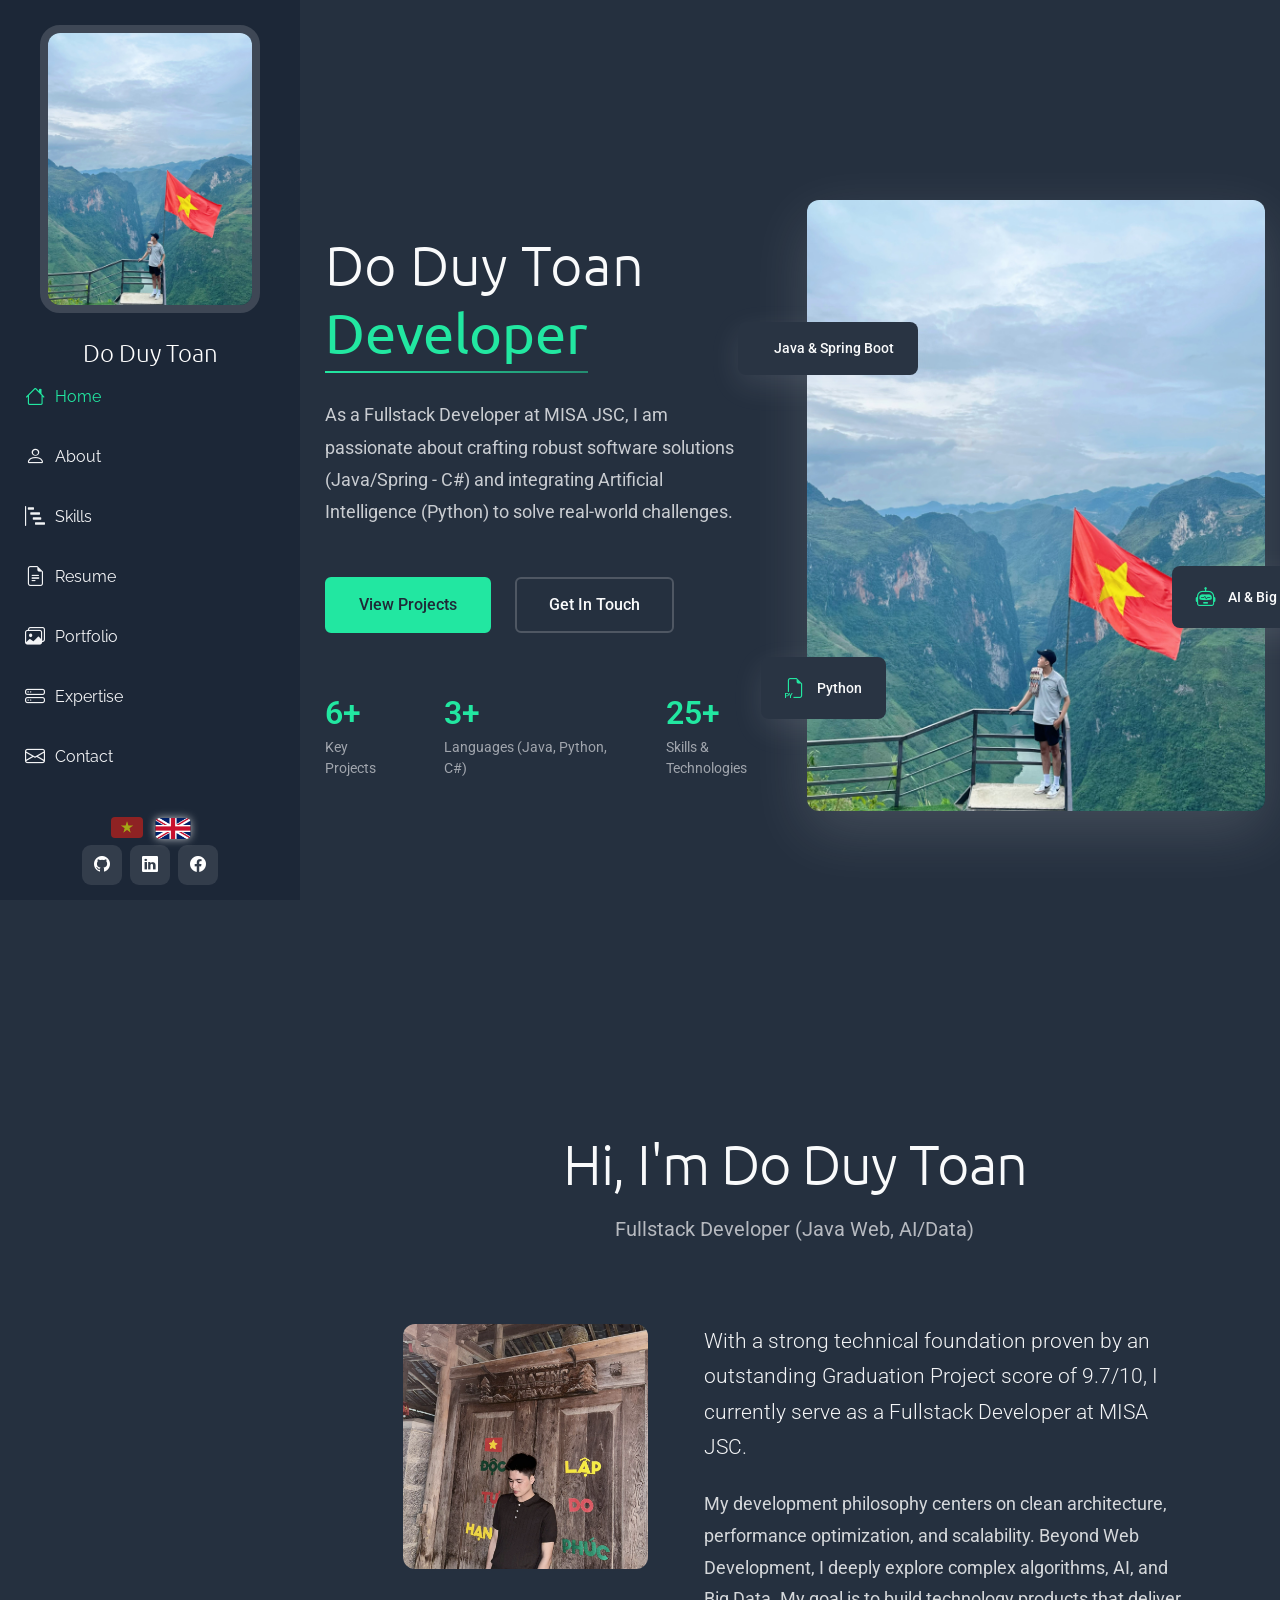
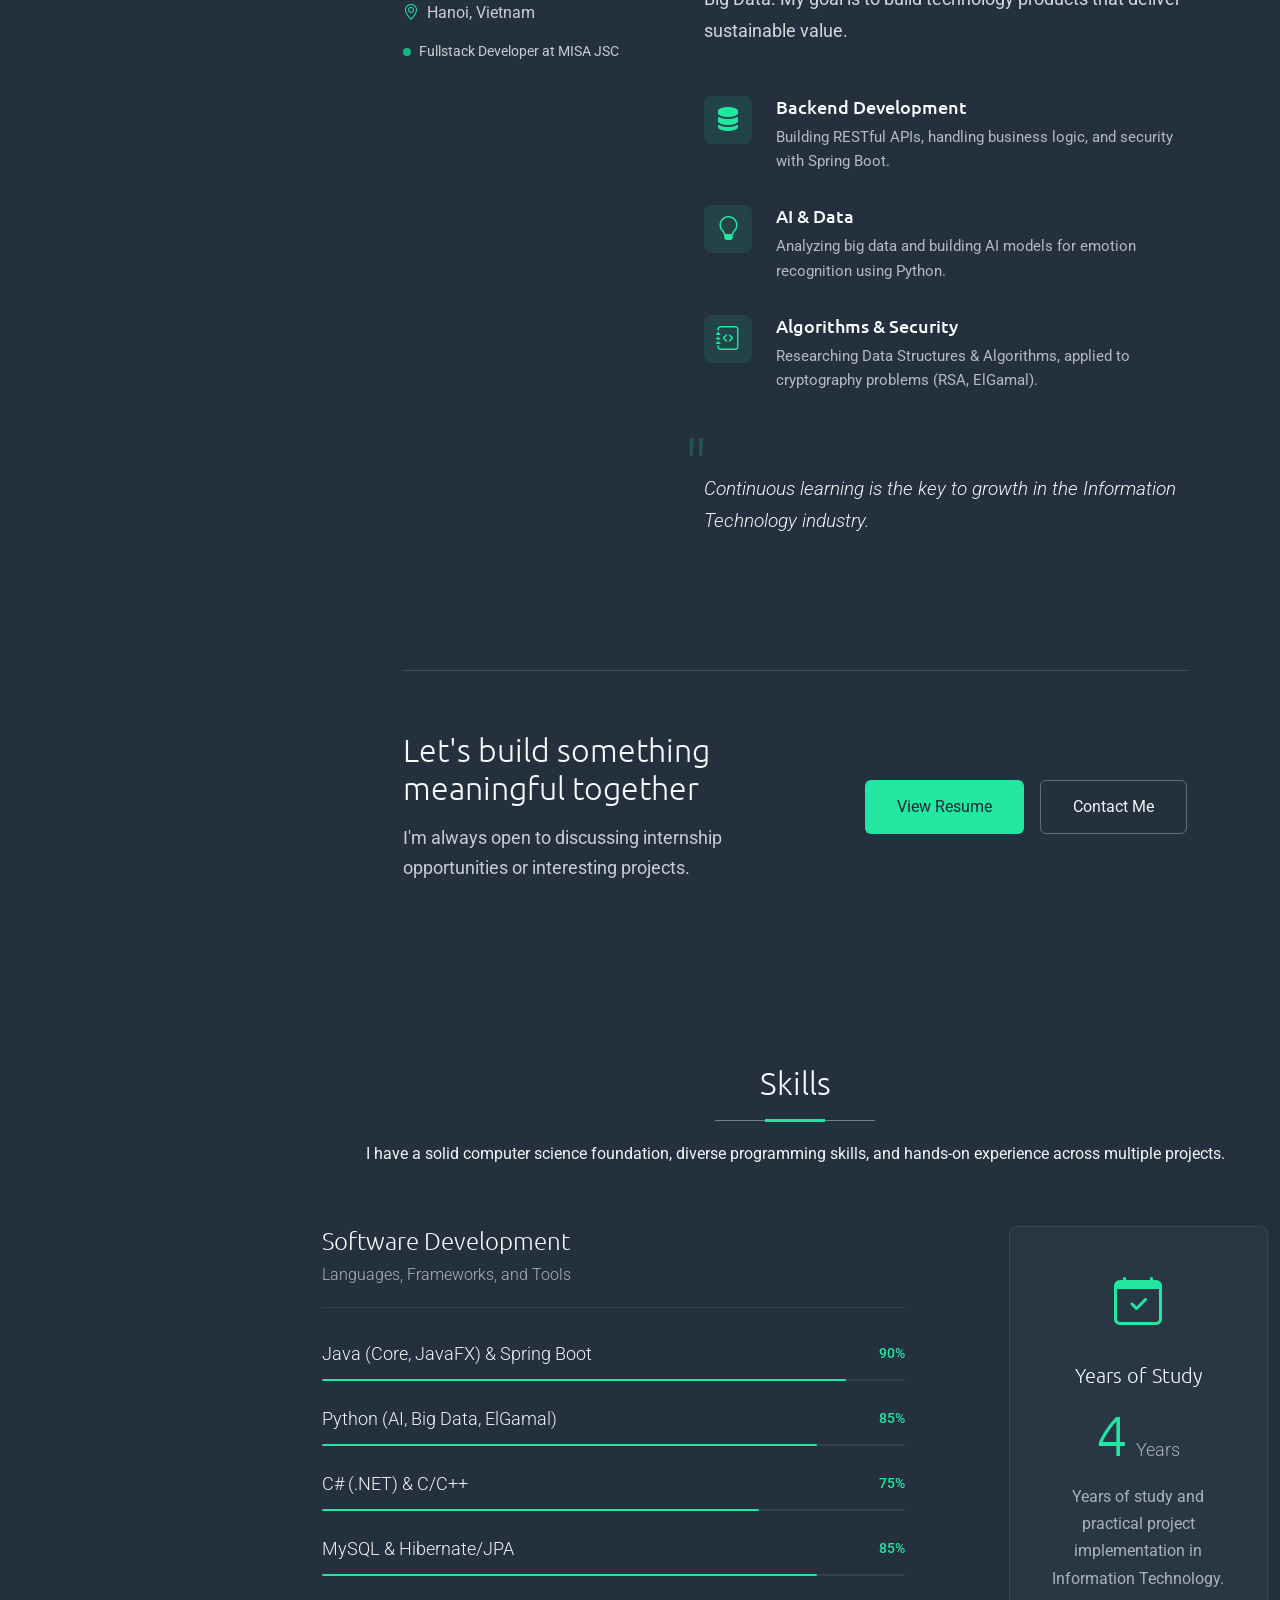
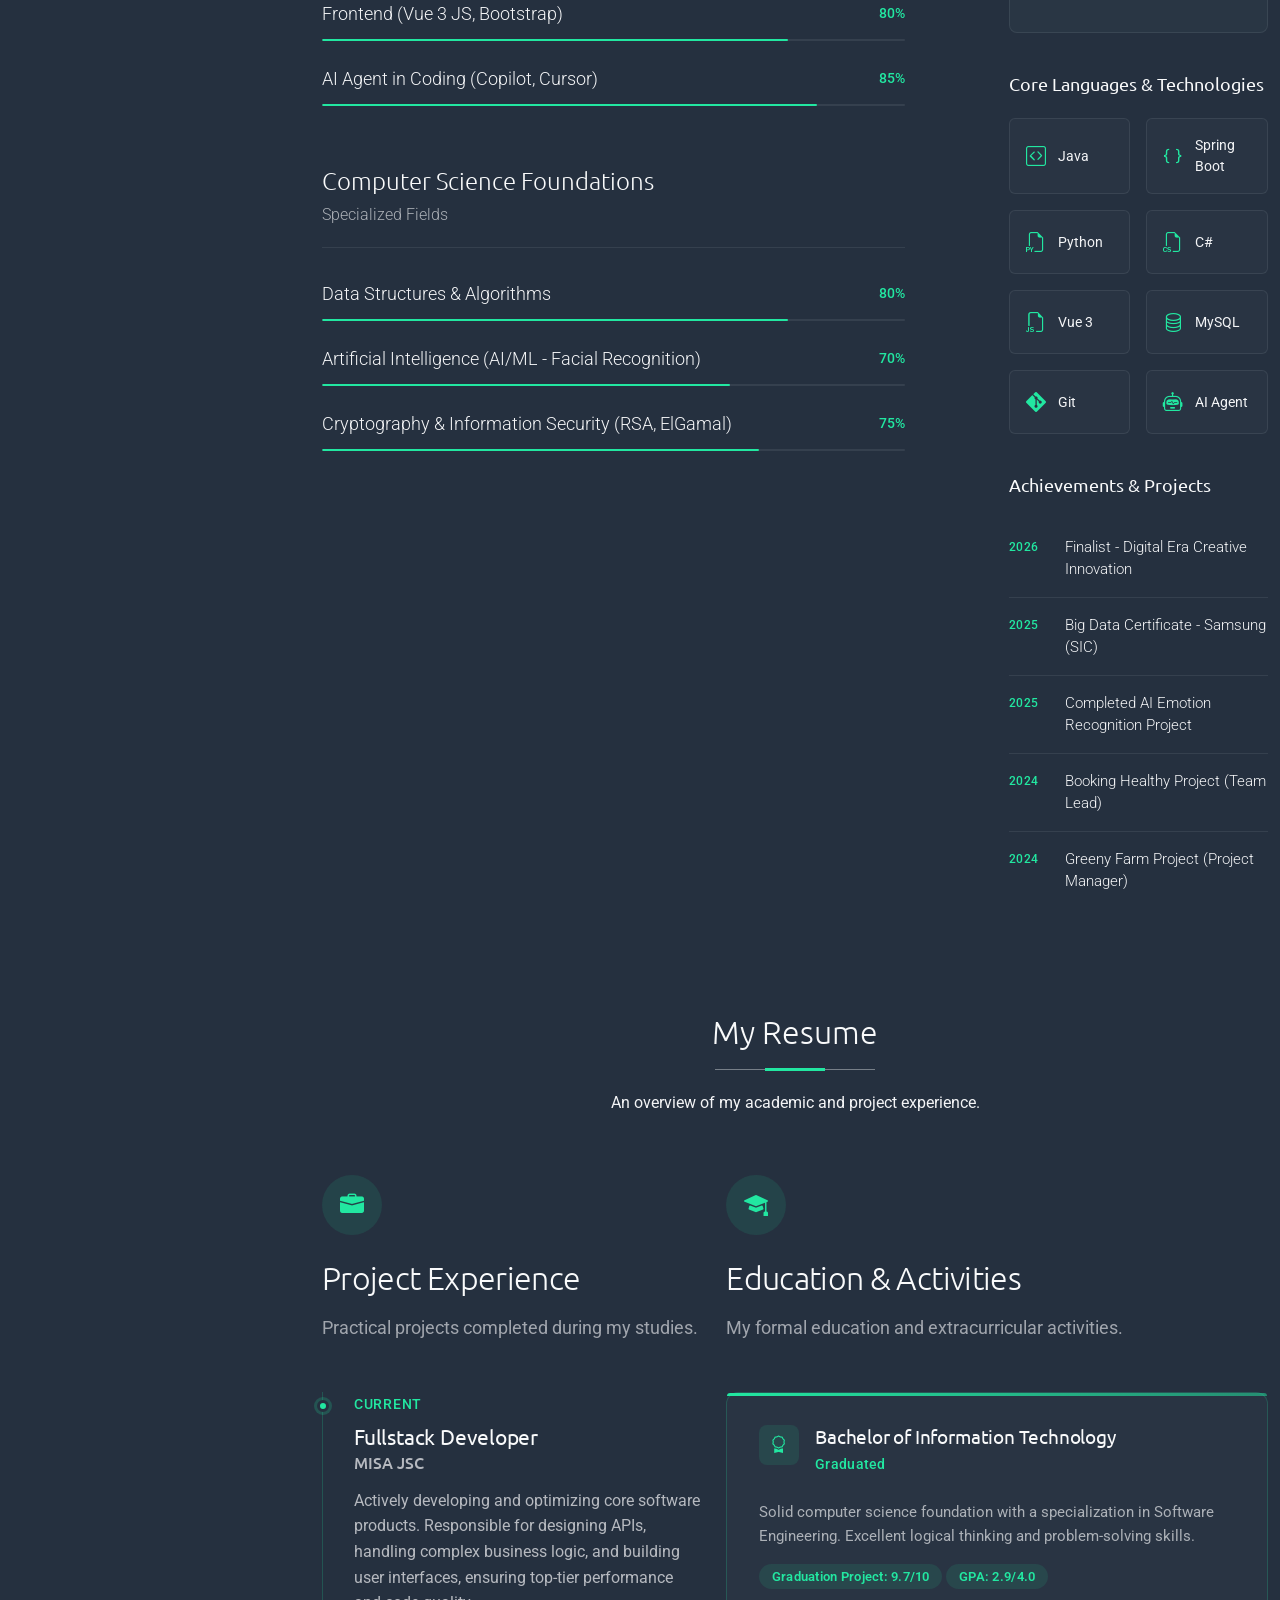
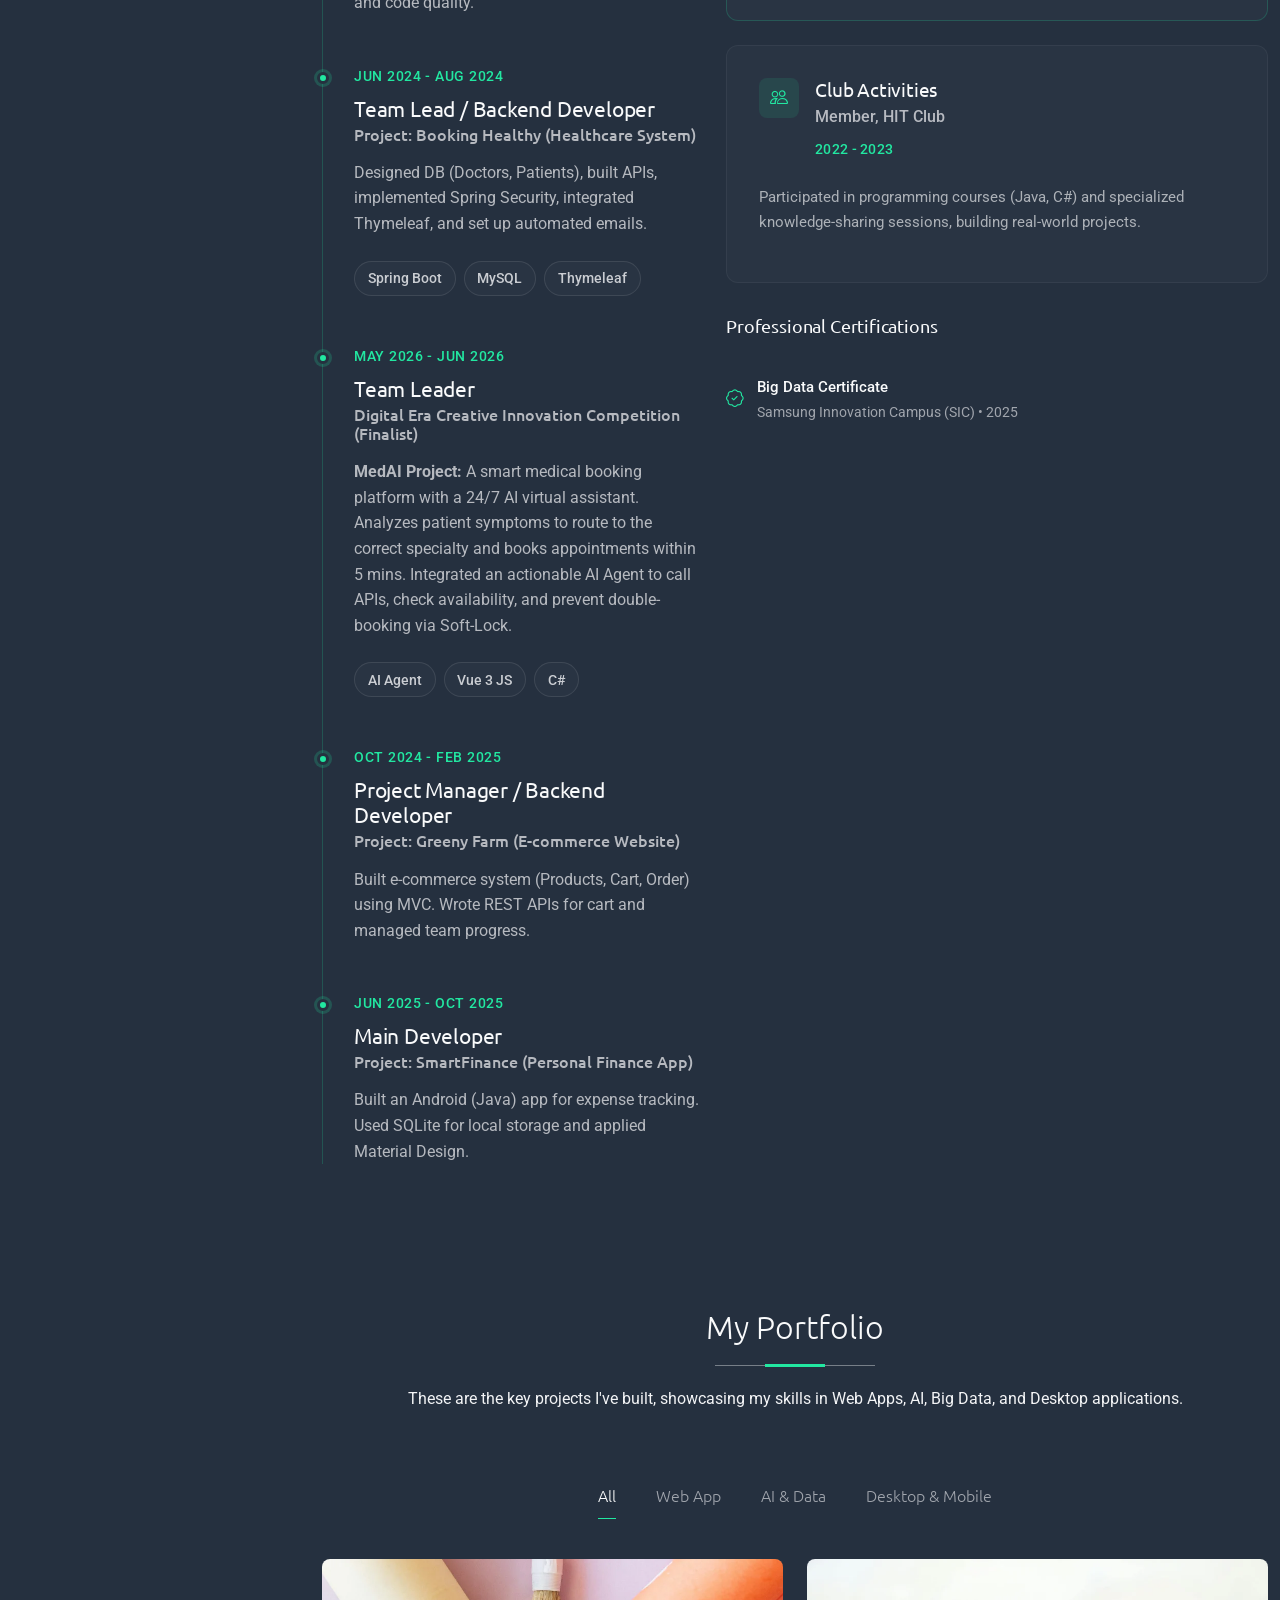
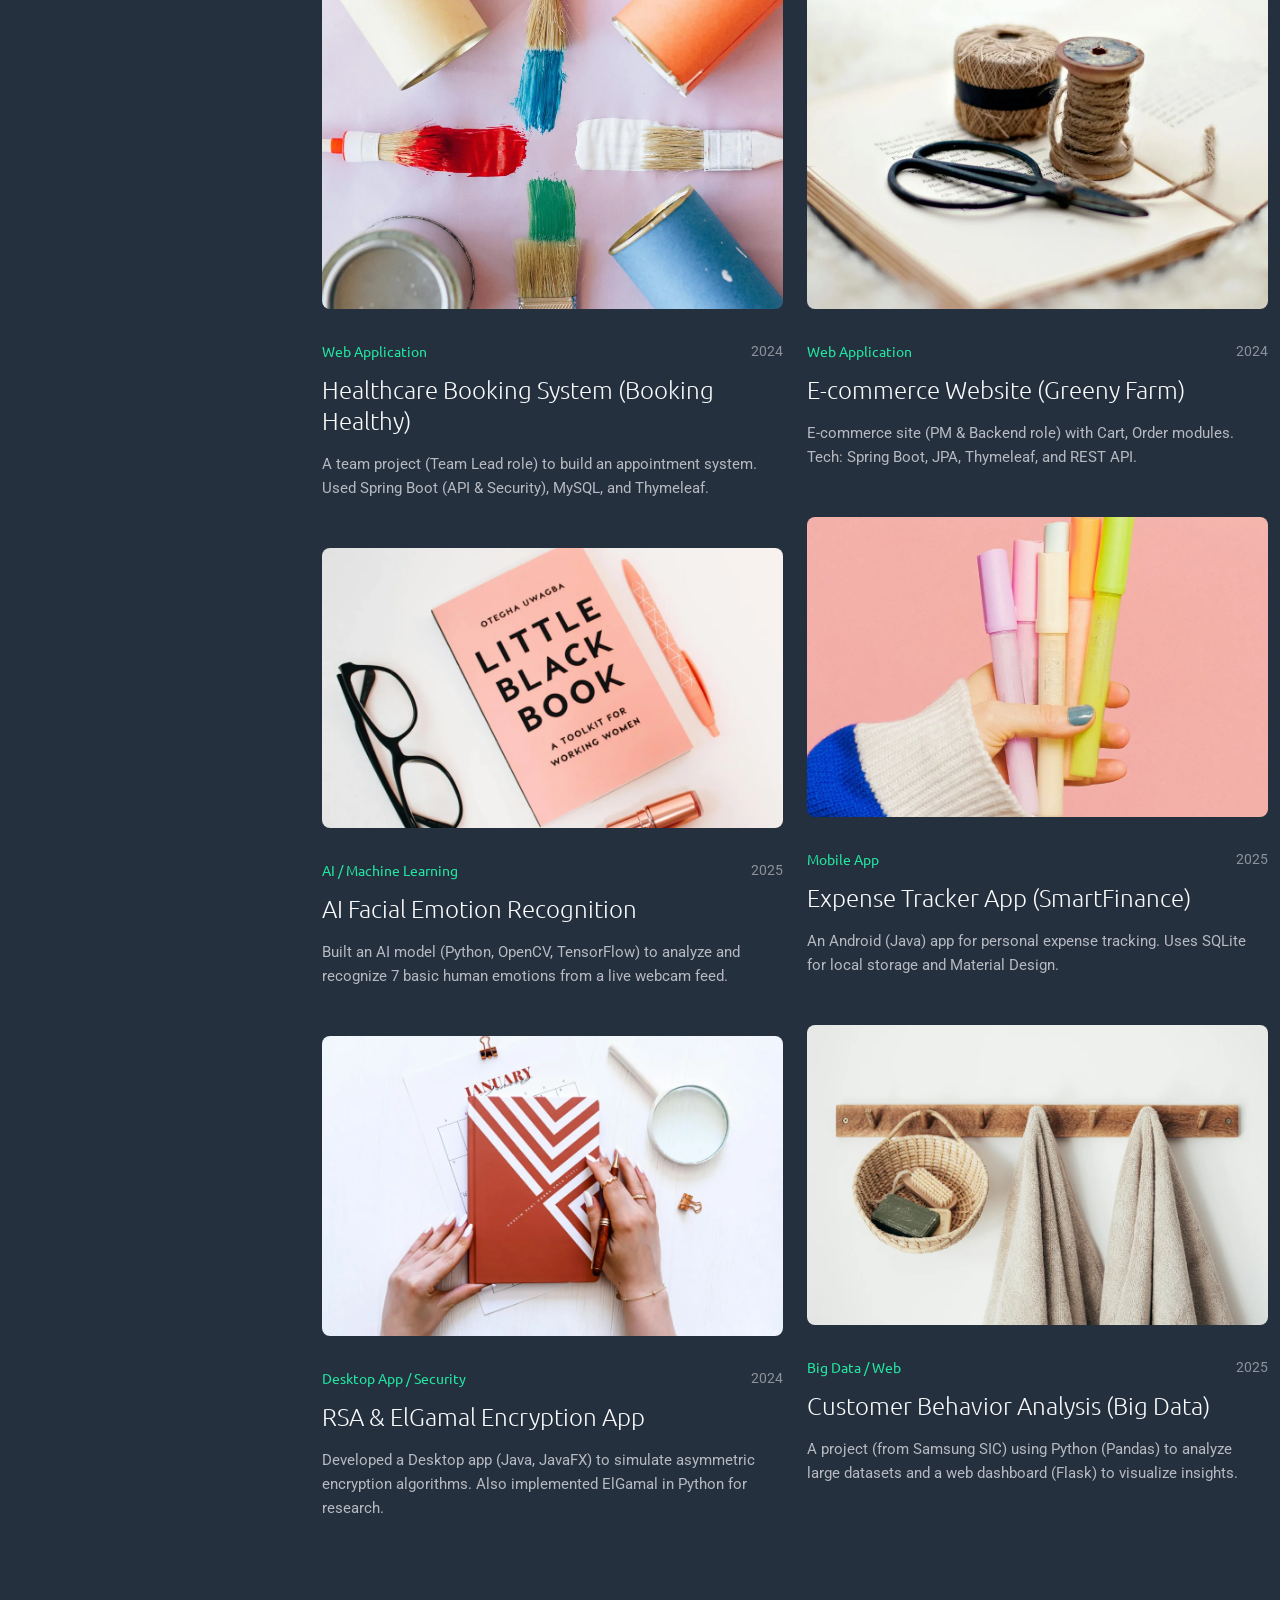
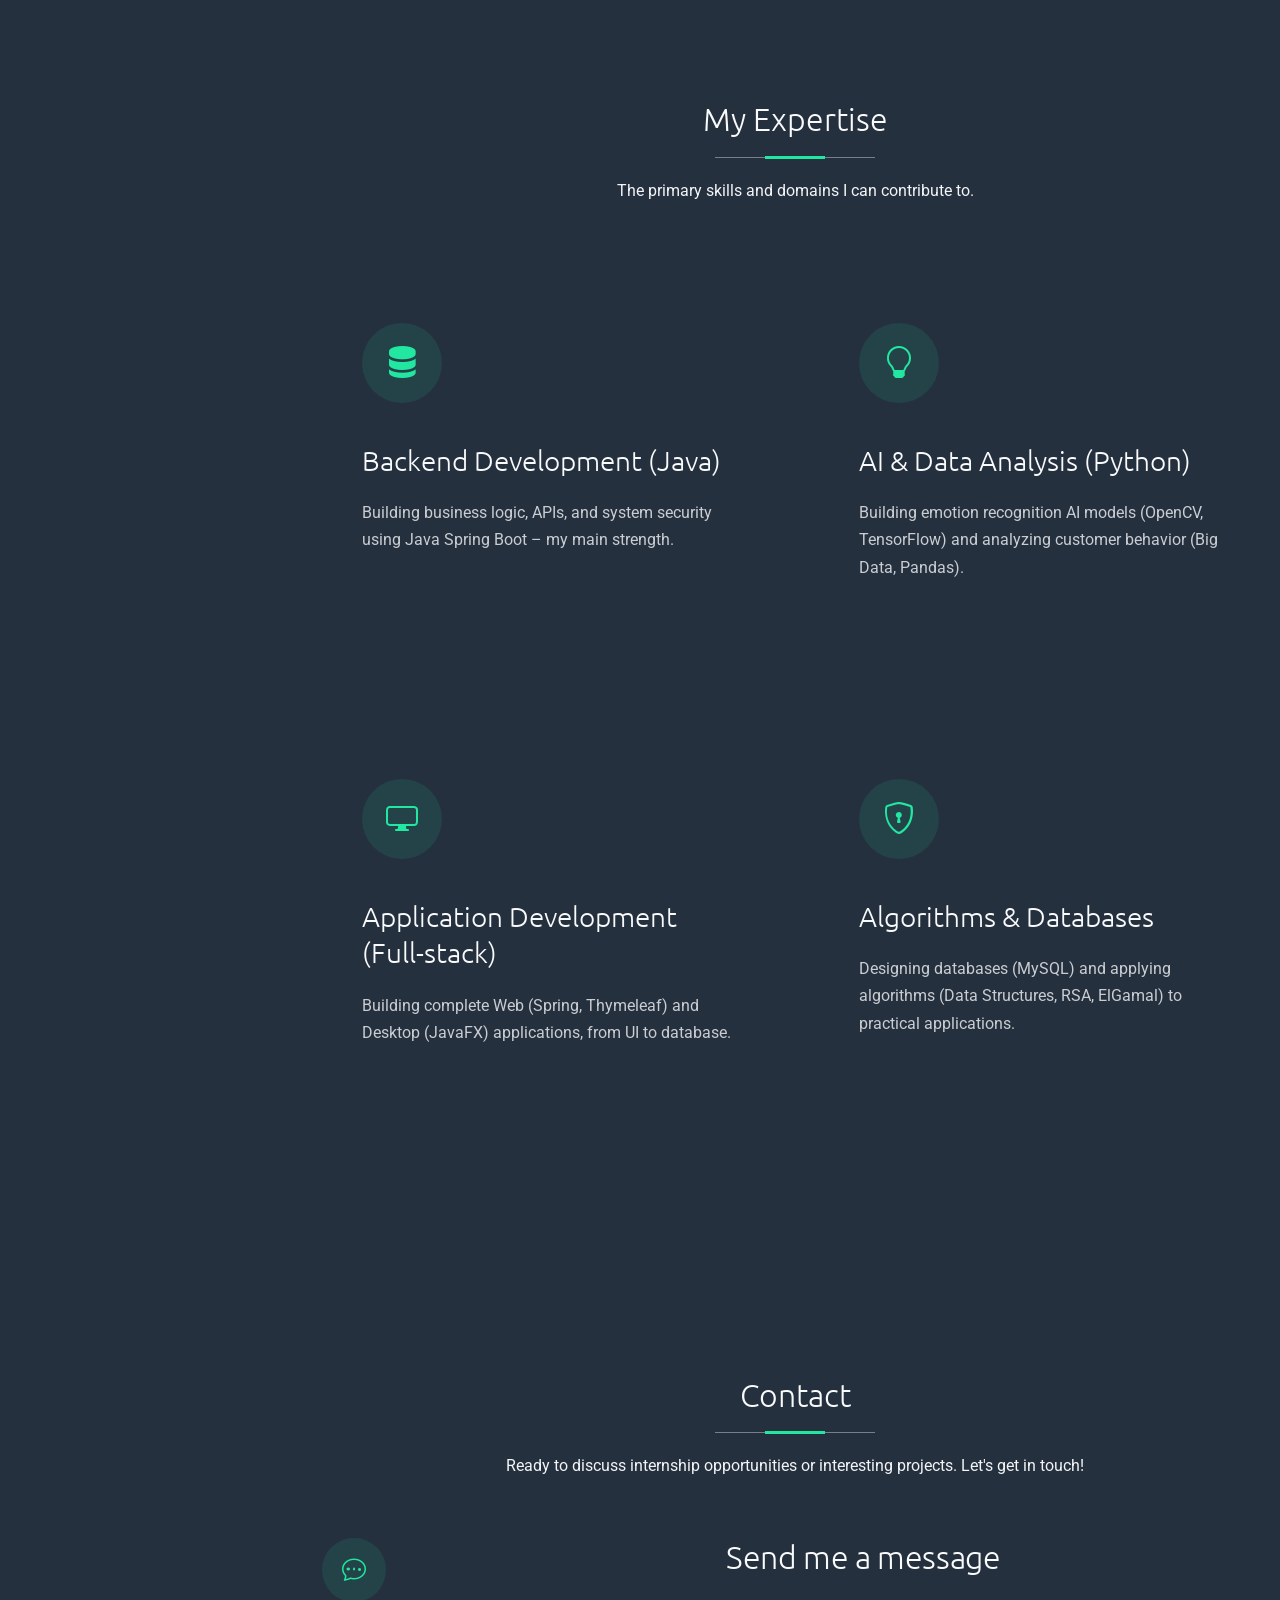
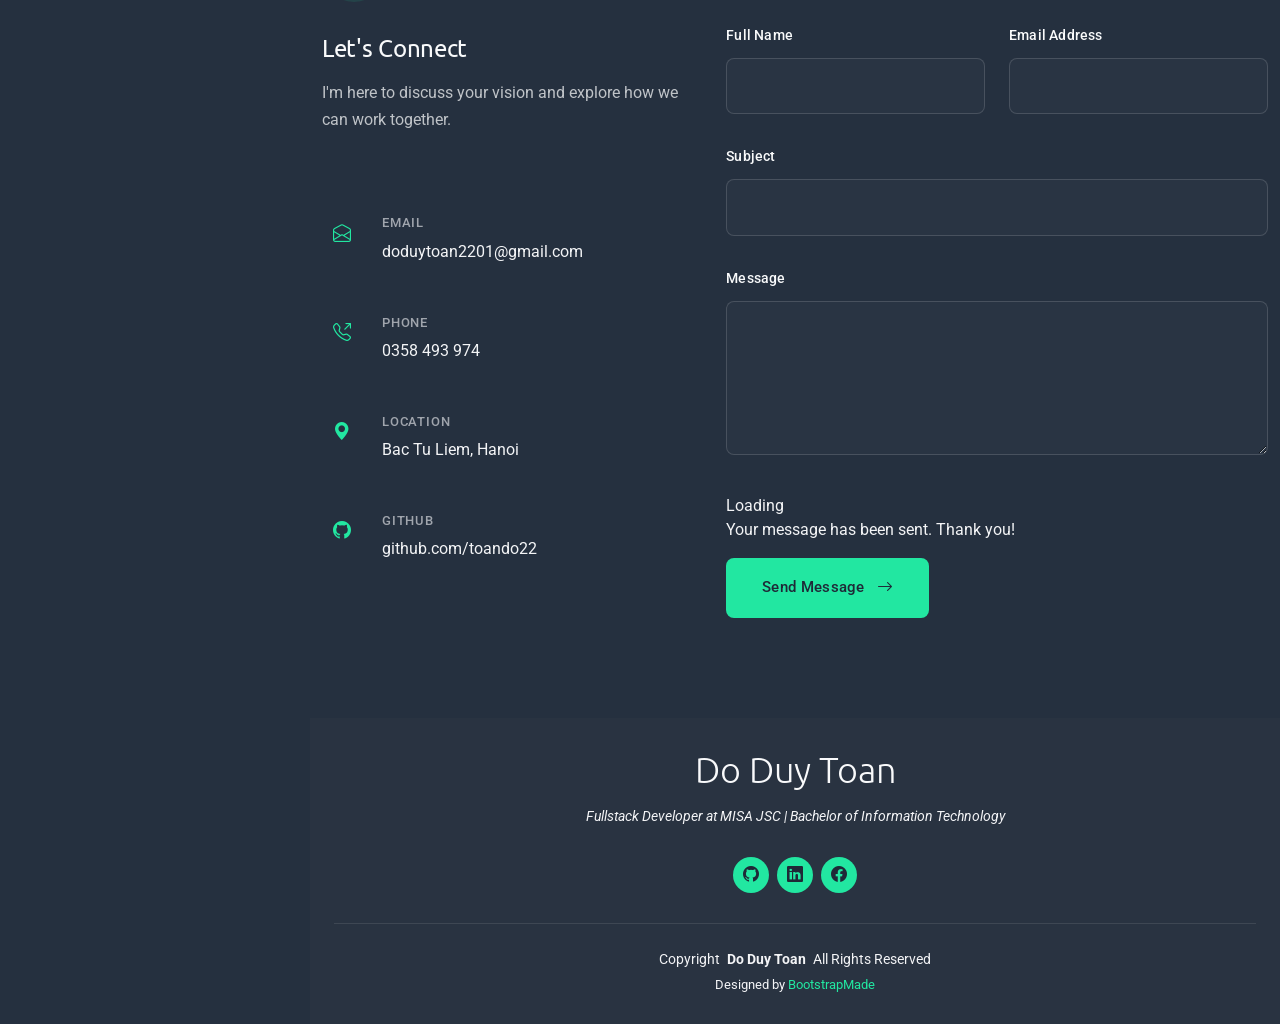
==== commit d006263b: "feature/add-info-new-en" ====
--- a/en/index.html
+++ b/en/index.html
@@ -1,527 +1,672 @@
-<!DOCTYPE html>
+<!doctype html>
 <html lang="en">
-
-<head>
-  <meta charset="utf-8">
-  <meta content="width=device-width, initial-scale=1.0" name="viewport">
-  <title>Portfolio - Do Duy Toan</title>
-  <meta name="description" content="Personal portfolio for Do Duy Toan - Java Web, AI, Big Data Developer. Projects and skills.">
-  <meta name="keywords" content="Do Duy Toan, Java Developer, Spring Boot, Python, AI, Big Data, Portfolio, Developer">
-
-  <link href="../assets/img/favicon.png" rel="icon">
-  <link href="../assets/img/apple-touch-icon.png" rel="apple-touch-icon">
-
-  <link href="https://fonts.googleapis.com" rel="preconnect">
-  <link href="https://fonts.gstatic.com" rel="preconnect" crossorigin>
-  <link href="https://fonts.googleapis.com/css2?family=Roboto:ital,wght@0,100;0,300;0,400;0,500;0,700;0,900;1,100;1,300;1,400;1,500;1,700;1,900&family=Raleway:ital,wght@0,100;0,200;0,300;0,400;0,500;0,600;0,700;0,800;0,900;1,100;1,200;1,300;1,400;1,500;1,600;1,700;1,800;1,900&family=Ubuntu:ital,wght@0,300;0,400;0,500;0,700;1,300;1,400;1,500;1,700&display=swap" rel="stylesheet">
-
-  <link href="../assets/vendor/bootstrap/css/bootstrap.min.css" rel="stylesheet">
-  <link href="../assets/vendor/bootstrap-icons/bootstrap-icons.css" rel="stylesheet">
-  <link href="../assets/vendor/aos/aos.css" rel="stylesheet">
-  <link href="../assets/vendor/glightbox/css/glightbox.min.css" rel="stylesheet">
-  <link href="../assets/vendor/swiper/swiper-bundle.min.css" rel="stylesheet">
-
-  <link href="../assets/css/main.css" rel="stylesheet">
-
-</head>
-
-<body class="index-page">
-
-  <header id="header" class="header dark-background d-flex flex-column justify-content-between">
-    <i class="header-toggle d-xl-none bi bi-list"></i>
-
-    <div class="header-top">
-      <div class="profile-img">
-        <img src="../assets/img/profile/avatar_index.jpg" alt="" class="img-fluid">
+  <head>
+    <meta charset="utf-8" />
+    <meta content="width=device-width, initial-scale=1.0" name="viewport" />
+    <title>Portfolio - Do Duy Toan</title>
+    <meta
+      name="description"
+      content="Personal portfolio for Do Duy Toan - Java Web, AI, Big Data Developer. Projects and skills."
+    />
+    <meta
+      name="keywords"
+      content="Do Duy Toan, Java Developer, Spring Boot, Python, AI, Big Data, Portfolio, Developer"
+    />
+
+    <link href="../assets/img/favicon.png" rel="icon" />
+    <link href="../assets/img/apple-touch-icon.png" rel="apple-touch-icon" />
+
+    <link href="https://fonts.googleapis.com" rel="preconnect" />
+    <link href="https://fonts.gstatic.com" rel="preconnect" crossorigin />
+    <link
+      href="https://fonts.googleapis.com/css2?family=Roboto:ital,wght@0,100;0,300;0,400;0,500;0,700;0,900;1,100;1,300;1,400;1,500;1,700;1,900&family=Raleway:ital,wght@0,100;0,200;0,300;0,400;0,500;0,600;0,700;0,800;0,900;1,100;1,200;1,300;1,400;1,500;1,600;1,700;1,800;1,900&family=Ubuntu:ital,wght@0,300;0,400;0,500;0,700;1,300;1,400;1,500;1,700&display=swap"
+      rel="stylesheet"
+    />
+
+    <link
+      href="../assets/vendor/bootstrap/css/bootstrap.min.css"
+      rel="stylesheet"
+    />
+    <link
+      href="../assets/vendor/bootstrap-icons/bootstrap-icons.css"
+      rel="stylesheet"
+    />
+    <link href="../assets/vendor/aos/aos.css" rel="stylesheet" />
+    <link
+      href="../assets/vendor/glightbox/css/glightbox.min.css"
+      rel="stylesheet"
+    />
+    <link
+      href="../assets/vendor/swiper/swiper-bundle.min.css"
+      rel="stylesheet"
+    />
+
+    <link href="../assets/css/main.css" rel="stylesheet" />
+  </head>
+
+  <body class="index-page">
+    <header
+      id="header"
+      class="header dark-background d-flex flex-column justify-content-between"
+    >
+      <i class="header-toggle d-xl-none bi bi-list"></i>
+
+      <div class="header-top">
+        <div class="profile-img">
+          <img
+            src="../assets/img/profile/avatar_index.jpg"
+            alt=""
+            class="img-fluid"
+          />
+        </div>
+
+        <a
+          href="index.html"
+          class="logo d-flex align-items-center justify-content-center"
+        >
+          <h1 class="sitename">Do Duy Toan</h1>
+        </a>
       </div>
 
-      <a href="index.html" class="logo d-flex align-items-center justify-content-center">
-        <h1 class="sitename">Do Duy Toan</h1>
-      </a>
-
-    </div>
-
-    <nav id="navmenu" class="navmenu">
-      <ul>
-        <li><a href="#hero" class="active"><i class="bi bi-house navicon"></i>Home</a></li>
-        <li><a href="#about"><i class="bi bi-person navicon"></i> About</a></li>
-        <li><a href="#skills"><i class="bi bi-bar-chart-steps navicon"></i> Skills</a></li>
-        <li><a href="#resume"><i class="bi bi-file-earmark-text navicon"></i> Resume</a></li>
-        <li><a href="#portfolio"><i class="bi bi-images navicon"></i> Portfolio</a></li>
-        <li><a href="#services"><i class="bi bi-hdd-stack navicon"></i> Expertise</a></li>
-        <li><a href="#contact"><i class="bi bi-envelope navicon"></i> Contact</a></li>
-      </ul>
-    </nav>
-    
-    <div class="language-switcher">
-      <a href="../index.html" class="lang-vi" title="Tiếng Việt">
-        <img src="../assets/img/flags/vi.png" alt="Tiếng Việt">
-      </a>
-      <a href="index.html" class="lang-en active" title="English">
-        <img src="../assets/img/flags/en.png" alt="English">
-      </a>
-    </div>
-
-    <div class="social-links text-center">
-      <a href="https://github.com/toando22" target="_blank" class="github"><i class="bi bi-github"></i></a>
-      <a href="#" class="linkedin"><i class="bi bi-linkedin"></i></a>
-      <a href="#" class="facebook"><i class="bi bi-facebook"></i></a>
-    </div>
-
-  </header>
-
-  <main class="main">
-
-    <section id="hero" class="hero section">
-
-      <div class="container" data-aos="fade-up" data-aos-delay="100">
-
-        <div class="row align-items-center">
-          <div class="col-lg-6 order-2 order-lg-1">
-            <div class="hero-content">
-              <h1 data-aos="fade-up" data-aos-delay="200">
-                Do Duy Toan
-                <span class="accent-text">Developer</span>
-              </h1>
-              <p class="hero-description" data-aos="fade-up" data-aos-delay="300">
-                I am an Information Technology student passionate about Backend (Java/Spring) and Artificial Intelligence (Python).
-              </p>
-              <div class="hero-actions" data-aos="fade-up" data-aos-delay="400">
-                <a href="#portfolio" class="btn-primary">View Projects</a>
-                <a href="#contact" class="btn-secondary">Get In Touch</a>
-              </div>
-              <div class="hero-stats" data-aos="fade-up" data-aos-delay="500">
-                <div class="stat-item">
-                  <span class="stat-number">6+</span>
-                  <span class="stat-label">Key Projects</span>
-                </div>
-                <div class="stat-item">
-                  <span class="stat-number">3+</span>
-                  <span class="stat-label">Languages (Java, Python, C++)</span>
-                </div>
-                <div class="stat-item">
-                  <span class="stat-number">20+</span>
-                  <span class="stat-label">Skills & Technologies</span>
+      <nav id="navmenu" class="navmenu">
+        <ul>
+          <li>
+            <a href="#hero" class="active"
+              ><i class="bi bi-house navicon"></i>Home</a
+            >
+          </li>
+          <li>
+            <a href="#about"><i class="bi bi-person navicon"></i> About</a>
+          </li>
+          <li>
+            <a href="#skills"
+              ><i class="bi bi-bar-chart-steps navicon"></i> Skills</a
+            >
+          </li>
+          <li>
+            <a href="#resume"
+              ><i class="bi bi-file-earmark-text navicon"></i> Resume</a
+            >
+          </li>
+          <li>
+            <a href="#portfolio"
+              ><i class="bi bi-images navicon"></i> Portfolio</a
+            >
+          </li>
+          <li>
+            <a href="#services"
+              ><i class="bi bi-hdd-stack navicon"></i> Expertise</a
+            >
+          </li>
+          <li>
+            <a href="#contact"
+              ><i class="bi bi-envelope navicon"></i> Contact</a
+            >
+          </li>
+        </ul>
+      </nav>
+
+      <div class="language-switcher">
+        <a href="../index.html" class="lang-vi" title="Tiếng Việt">
+          <img src="../assets/img/flags/vi.png" alt="Tiếng Việt" />
+        </a>
+        <a href="index.html" class="lang-en active" title="English">
+          <img src="../assets/img/flags/en.png" alt="English" />
+        </a>
+      </div>
+
+      <div class="social-links text-center">
+        <a href="https://github.com/toando22" target="_blank" class="github"
+          ><i class="bi bi-github"></i
+        ></a>
+        <a href="#" class="linkedin"><i class="bi bi-linkedin"></i></a>
+        <a href="#" class="facebook"><i class="bi bi-facebook"></i></a>
+      </div>
+    </header>
+
+    <main class="main">
+      <section id="hero" class="hero section">
+        <div class="container" data-aos="fade-up" data-aos-delay="100">
+          <div class="row align-items-center">
+            <div class="col-lg-6 order-2 order-lg-1">
+              <div class="hero-content">
+                <h1 data-aos="fade-up" data-aos-delay="200">
+                  Do Duy Toan
+                  <span class="accent-text">Developer</span>
+                </h1>
+                <p
+                  class="hero-description"
+                  data-aos="fade-up"
+                  data-aos-delay="300"
+                >
+                  As a Fullstack Developer at MISA JSC, I am passionate about
+                  crafting robust software solutions (Java/Spring - C#) and
+                  integrating Artificial Intelligence (Python) to solve
+                  real-world challenges.
+                </p>
+                <div
+                  class="hero-actions"
+                  data-aos="fade-up"
+                  data-aos-delay="400"
+                >
+                  <a href="#portfolio" class="btn-primary">View Projects</a>
+                  <a href="#contact" class="btn-secondary">Get In Touch</a>
+                </div>
+                <div class="hero-stats" data-aos="fade-up" data-aos-delay="500">
+                  <div class="stat-item">
+                    <span class="stat-number">6+</span>
+                    <span class="stat-label">Key Projects</span>
+                  </div>
+                  <div class="stat-item">
+                    <span class="stat-number">3+</span>
+                    <span class="stat-label">Languages (Java, Python, C#)</span>
+                  </div>
+                  <div class="stat-item">
+                    <span class="stat-number">25+</span>
+                    <span class="stat-label">Skills & Technologies</span>
+                  </div>
                 </div>
               </div>
             </div>
-          </div>
-
-          <div class="col-lg-6 order-1 order-lg-2">
-            <div class="hero-image" data-aos="fade-up" data-aos-delay="300">
-              <div class="image-wrapper">
-                <img src="../assets/img/profile/avatar_index.jpg" alt="Do Duy Toan - Java Developer" class="img-fluid main-image">
-                <div class="floating-card card-1" data-aos="fade-up" data-aos-delay="600">
-                  <i class="bi bi-code-braces"></i>
-                  <span>Java & Spring Boot</span>
-                </div>
-                <div class="floating-card card-2" data-aos="fade-up" data-aos-delay="700">
-                  <i class="bi bi-robot"></i>
-                  <span>AI & Big Data</span>
-                </div>
-                <div class="floating-card card-3" data-aos="fade-up" data-aos-delay="800">
-                  <i class="bi bi-filetype-py"></i>
-                  <span>Python</span>
+
+            <div class="col-lg-6 order-1 order-lg-2">
+              <div class="hero-image" data-aos="fade-up" data-aos-delay="300">
+                <div class="image-wrapper">
+                  <img
+                    src="../assets/img/profile/avatar_index.jpg"
+                    alt="Do Duy Toan - Java Developer"
+                    class="img-fluid main-image"
+                  />
+                  <div
+                    class="floating-card card-1"
+                    data-aos="fade-up"
+                    data-aos-delay="600"
+                  >
+                    <i class="bi bi-code-braces"></i>
+                    <span>Java & Spring Boot</span>
+                  </div>
+                  <div
+                    class="floating-card card-2"
+                    data-aos="fade-up"
+                    data-aos-delay="700"
+                  >
+                    <i class="bi bi-robot"></i>
+                    <span>AI & Big Data</span>
+                  </div>
+                  <div
+                    class="floating-card card-3"
+                    data-aos="fade-up"
+                    data-aos-delay="800"
+                  >
+                    <i class="bi bi-filetype-py"></i>
+                    <span>Python</span>
+                  </div>
                 </div>
               </div>
             </div>
           </div>
         </div>
-
-      </div>
-
-    </section><section id="about" class="about section">
-
-      <div class="container" data-aos="fade-up" data-aos-delay="100">
-
-        <div class="row justify-content-center">
-          <div class="col-lg-10">
-
-            <div class="intro-header text-center" data-aos="fade-up" data-aos-delay="150">
-              <h1>Hi, I'm Do Duy Toan</h1>
-              <p class="subtitle">Developer (Java Web, AI/Data) &amp; 4th Year Student</p>
-            </div>
-
-            <div class="main-content-wrapper">
-              <div class="row align-items-start">
-
-                <div class="col-lg-4" data-aos="fade-right" data-aos-delay="200">
-                  <div class="profile-section">
-                    <div class="profile-image-container">
-                      <img src="../assets/img/profile/index_1.jpg" class="img-fluid" alt="Do Duy Toan">
-                    </div>
-                    <div class="profile-meta">
-                      <div class="location">
-                        <i class="bi bi-geo-alt"></i>
-                        <span>Hanoi, Vietnam</span>
-                      </div>
-                      <div class="status">
-                        <div class="status-indicator"></div>
-                        <span>Available for Internships</span>
-                      </div>
-                    </div>
-                  </div>
-                </div>
-
-                <div class="col-lg-8" data-aos="fade-left" data-aos-delay="250">
-                  <div class="content-area">
-
-                    <div class="story-block">
-                      <p class="lead-text">I am a 4th-year Information Technology student at Hanoi University of Industry. With hands-on experience from personal projects using Java Spring Boot, I am eager to apply my knowledge in a real-world environment through a Java Web Internship.</p>
-
-                      <p>My philosophy focuses on clean, optimized, and scalable code. Not limited to Java Web, I am also passionate about complex algorithms, Artificial Intelligence, and Data Analysis. My goal is to learn professional workflows, contribute to company projects, and continuously develop my programming skills.</p>
-                    </div>
-
-                    <div class="expertise-grid">
-                      <div class="expertise-item" data-aos="zoom-in" data-aos-delay="300">
-                        <div class="expertise-icon">
-                          <i class="bi bi-server"></i>
+      </section>
+      <section id="about" class="about section">
+        <div class="container" data-aos="fade-up" data-aos-delay="100">
+          <div class="row justify-content-center">
+            <div class="col-lg-10">
+              <div
+                class="intro-header text-center"
+                data-aos="fade-up"
+                data-aos-delay="150"
+              >
+                <h1>Hi, I'm Do Duy Toan</h1>
+                <p class="subtitle">Fullstack Developer (Java Web, AI/Data)</p>
+              </div>
+
+              <div class="main-content-wrapper">
+                <div class="row align-items-start">
+                  <div
+                    class="col-lg-4"
+                    data-aos="fade-right"
+                    data-aos-delay="200"
+                  >
+                    <div class="profile-section">
+                      <div class="profile-image-container">
+                        <img
+                          src="../assets/img/profile/index_1.jpg"
+                          class="img-fluid"
+                          alt="Do Duy Toan"
+                        />
+                      </div>
+                      <div class="profile-meta">
+                        <div class="location">
+                          <i class="bi bi-geo-alt"></i>
+                          <span>Hanoi, Vietnam</span>
                         </div>
-                        <div class="expertise-content">
-                          <h4>Backend Development</h4>
-                          <p>Building RESTful APIs, handling business logic, and security with Spring Boot.</p>
+                        <div class="status">
+                          <div class="status-indicator"></div>
+                          <span>Fullstack Developer at MISA JSC</span>
                         </div>
                       </div>
-
-                      <div class="expertise-item" data-aos="zoom-in" data-aos-delay="350">
-                        <div class="expertise-icon">
-                          <i class="bi bi-lightbulb"></i>
+                    </div>
+                  </div>
+
+                  <div
+                    class="col-lg-8"
+                    data-aos="fade-left"
+                    data-aos-delay="250"
+                  >
+                    <div class="content-area">
+                      <div class="story-block">
+                        <p class="lead-text">
+                          With a strong technical foundation proven by an
+                          outstanding Graduation Project score of 9.7/10, I
+                          currently serve as a Fullstack Developer at MISA JSC.
+                        </p>
+
+                        <p>
+                          My development philosophy centers on clean
+                          architecture, performance optimization, and
+                          scalability. Beyond Web Development, I deeply explore
+                          complex algorithms, AI, and Big Data. My goal is to
+                          build technology products that deliver sustainable
+                          value.
+                        </p>
+                      </div>
+
+                      <div class="expertise-grid">
+                        <div
+                          class="expertise-item"
+                          data-aos="zoom-in"
+                          data-aos-delay="300"
+                        >
+                          <div class="expertise-icon">
+                            <i class="bi bi-server"></i>
+                          </div>
+                          <div class="expertise-content">
+                            <h4>Backend Development</h4>
+                            <p>
+                              Building RESTful APIs, handling business logic,
+                              and security with Spring Boot.
+                            </p>
+                          </div>
                         </div>
-                        <div class="expertise-content">
-                          <h4>AI & Data</h4>
-                          <p>Analyzing big data and building AI models for emotion recognition using Python.</p>
+
+                        <div
+                          class="expertise-item"
+                          data-aos="zoom-in"
+                          data-aos-delay="350"
+                        >
+                          <div class="expertise-icon">
+                            <i class="bi bi-lightbulb"></i>
+                          </div>
+                          <div class="expertise-content">
+                            <h4>AI & Data</h4>
+                            <p>
+                              Analyzing big data and building AI models for
+                              emotion recognition using Python.
+                            </p>
+                          </div>
                         </div>
-                      </div>
-
-                      <div class="expertise-item" data-aos="zoom-in" data-aos-delay="400">
-                        <div class="expertise-icon">
-                          <i class="bi bi-journal-code"></i>
+
+                        <div
+                          class="expertise-item"
+                          data-aos="zoom-in"
+                          data-aos-delay="400"
+                        >
+                          <div class="expertise-icon">
+                            <i class="bi bi-journal-code"></i>
+                          </div>
+                          <div class="expertise-content">
+                            <h4>Algorithms & Security</h4>
+                            <p>
+                              Researching Data Structures & Algorithms, applied
+                              to cryptography problems (RSA, ElGamal).
+                            </p>
+                          </div>
                         </div>
-                        <div class="expertise-content">
-                          <h4>Algorithms & Security</h4>
-                          <p>Researching Data Structures & Algorithms, applied to cryptography problems (RSA, ElGamal).</p>
-                        </div>
-                      </div>
-                    </div>
-
-                    <div class="philosophy-quote" data-aos="fade-up" data-aos-delay="450">
-                      <div class="quote-mark">"</div>
-                      <p>Continuous learning is the key to growth in the Information Technology industry.</p>
-                    </div>
-
-                  </div>
-                </div>
-
-              </div>
-            </div>
-
-            <div class="bottom-section" data-aos="fade-up" data-aos-delay="500">
-              <div class="row align-items-center">
-                <div class="col-lg-6">
-                  <div class="collaboration-text">
-                    <h3>Let's build something meaningful together</h3>
-                    <p>I'm always open to discussing internship opportunities or interesting projects.</p>
-                  </div>
-                </div>
-                <div class="col-lg-6">
-                  <div class="action-buttons">
-                    <a href="#resume" class="btn-custom primary">View Resume</a>
-                    <a href="#contact" class="btn-custom secondary">Contact Me</a>
-                  </div>
-                </div>
-              </div>
-            </div>
-
-          </div>
-        </div>
-
-      </div>
-
-    </section><section id="skills" class="skills section">
-
-      <div class="container section-title" data-aos="fade-up">
-        <h2>Skills</h2>
-        <p>I have a solid computer science foundation, diverse programming skills, and hands-on experience across multiple projects.</p>
-      </div><div class="container" data-aos="fade-up" data-aos-delay="100">
-
-        <div class="row">
-          <div class="col-lg-8">
-            <div class="skills-container">
-
-              <div class="skill-category skills-animation" data-aos="fade-up" data-aos-delay="200">
-                <div class="category-header">
-                  <h3 class="category-title">Software Development</h3>
-                  <p class="category-subtitle">Languages, Frameworks, and Tools</p>
-                </div>
-                <div class="skills-list">
-                  <div class="skill-row">
-                    <div class="skill-info">
-                      <span class="skill-name">Java (Core, JavaFX) & Spring Boot</span>
-                      <span class="skill-percentage">90%</span>
-                    </div>
-                    <div class="progress">
-                      <div class="progress-bar" role="progressbar" aria-valuenow="90" aria-valuemin="0" aria-valuemax="100"></div>
-                    </div>
-                  </div>
-                  <div class="skill-row">
-                    <div class="skill-info">
-                      <span class="skill-name">Python (AI, Big Data, ElGamal)</span>
-                      <span class="skill-percentage">85%</span>
-                    </div>
-                    <div class="progress">
-                      <div class="progress-bar" role="progressbar" aria-valuenow="85" aria-valuemin="0" aria-valuemax="100"></div>
-                    </div>
-                  </div>
-                  <div class="skill-row">
-                    <div class="skill-info">
-                      <span class="skill-name">C/C++ (Fundamental Programming)</span>
-                      <span class="skill-percentage">75%</span>
-                    </div>
-                    <div class="progress">
-                      <div class="progress-bar" role="progressbar" aria-valuenow="75" aria-valuemin="0" aria-valuemax="100"></div>
-                    </div>
-                  </div>
-                  <div class="skill-row">
-                    <div class="skill-info">
-                      <span class="skill-name">MySQL & Hibernate/JPA</span>
-                      <span class="skill-percentage">85%</span>
-                    </div>
-                    <div class="progress">
-                      <div class="progress-bar" role="progressbar" aria-valuenow="85" aria-valuemin="0" aria-valuemax="100"></div>
-                    </div>
-                  </div>
-                </div>
-              </div>
-
-              <div class="skill-category skills-animation" data-aos="fade-up" data-aos-delay="250">
-                <div class="category-header">
-                  <h3 class="category-title">Computer Science Foundations</h3>
-                  <p class="category-subtitle">Specialized Fields</p>
-                </div>
-                <div class="skills-list">
-                  <div class="skill-row">
-                    <div class="skill-info">
-                      <span class="skill-name">Data Structures & Algorithms</span>
-                      <span class="skill-percentage">80%</span>
-                    </div>
-                    <div class="progress">
-                      <div class="progress-bar" role="progressbar" aria-valuenow="80" aria-valuemin="0" aria-valuemax="100"></div>
-                    </div>
-                  </div>
-                  <div class="skill-row">
-                    <div class="skill-info">
-                      <span class="skill-name">Artificial Intelligence (AI/ML - Facial Recognition)</span>
-                      <span class="skill-percentage">70%</span>
-                    </div>
-                    <div class="progress">
-                      <div class="progress-bar" role="progressbar" aria-valuenow="70" aria-valuemin="0" aria-valuemax="100"></div>
-                    </div>
-                  </div>
-                  <div class="skill-row">
-                    <div class="skill-info">
-                      <span class="skill-name">Cryptography & Information Security (RSA, ElGamal)</span>
-                      <span class="skill-percentage">75%</span>
-                    </div>
-                    <div class="progress">
-                      <div class="progress-bar" role="progressbar" aria-valuenow="75" aria-valuemin="0" aria-valuemax="100"></div>
-                    </div>
-                  </div>
-                </div>
-              </div>
-
-            </div>
-          </div>
-
-          <div class="col-lg-4">
-            <div class="skills-sidebar">
-
-              <div class="expertise-highlight" data-aos="fade-up" data-aos-delay="350">
-                <div class="highlight-icon">
-                  <i class="bi bi-calendar-check"></i>
-                </div>
-                <h4 class="highlight-title">Years of Study</h4>
-                <div class="experience-number">
-                  <span data-purecounter-start="0" data-purecounter-end="4" data-purecounter-duration="1" class="purecounter"></span>
-                  <span class="experience-label">Years</span>
-                </div>
-                <p class="highlight-description">Years of study and practical project implementation in Information Technology.</p>
-              </div>
-
-              <div class="technologies-section" data-aos="fade-up" data-aos-delay="400">
-                <h5 class="tech-title">Core Languages & Technologies</h5>
-                <div class="tech-stack">
-                  <div class="tech-item">
-                    <i class="bi bi-code-square"></i>
-                    <span>Java</span>
-                  </div>
-                  <div class="tech-item">
-                    <i class="bi bi-braces"></i>
-                    <span>Spring Boot</span>
-                  </div>
-                  <div class="tech-item">
-                    <i class="bi bi-filetype-py"></i>
-                    <span>Python</span>
-                  </div>
-                  <div class="tech-item">
-                    <i class="bi bi-filetype-cpp"></i>
-                    <span>C++</span>
-                  </div>
-                  <div class="tech-item">
-                    <i class="bi bi-database"></i>
-                    <span>MySQL</span>
-                  </div>
-                  <div class="tech-item">
-                    <i class="bi bi-git"></i>
-                    <span>Git</span>
-                  </div>
-                </div>
-              </div>
-
-              <div class="achievements-section" data-aos="fade-up" data-aos-delay="450">
-                <h5 class="achievements-title">Achievements & Projects</h5>
-                <div class="achievement-list">
-                  <div class="achievement-item">
-                    <div class="achievement-date">2025</div>
-                    <div class="achievement-text">Big Data Certificate - Samsung (SIC)</div>
-                  </div>
-                  <div class="achievement-item">
-                    <div class="achievement-date">2025</div>
-                    <div class="achievement-text">Completed AI Emotion Recognition Project</div>
-                  </div>
-                  <div class="achievement-item">
-                    <div class="achievement-date">2024</div>
-                    <div class="achievement-text">Booking Healthy Project (Team Lead)</div>
-                  </div>
-                  <div class="achievement-item">
-                    <div class="achievement-date">2024</div>
-                    <div class="achievement-text">Greeny Farm Project (Project Manager)</div>
-                  </div>
-                </div>
-              </div>
-
+                      </div>
+
+                      <div
+                        class="philosophy-quote"
+                        data-aos="fade-up"
+                        data-aos-delay="450"
+                      >
+                        <div class="quote-mark">"</div>
+                        <p>
+                          Continuous learning is the key to growth in the
+                          Information Technology industry.
+                        </p>
+                      </div>
+                    </div>
+                  </div>
+                </div>
+              </div>
+
+              <div
+                class="bottom-section"
+                data-aos="fade-up"
+                data-aos-delay="500"
+              >
+                <div class="row align-items-center">
+                  <div class="col-lg-6">
+                    <div class="collaboration-text">
+                      <h3>Let's build something meaningful together</h3>
+                      <p>
+                        I'm always open to discussing internship opportunities
+                        or interesting projects.
+                      </p>
+                    </div>
+                  </div>
+                  <div class="col-lg-6">
+                    <div class="action-buttons">
+                      <a href="#resume" class="btn-custom primary"
+                        >View Resume</a
+                      >
+                      <a href="#contact" class="btn-custom secondary"
+                        >Contact Me</a
+                      >
+                    </div>
+                  </div>
+                </div>
+              </div>
             </div>
           </div>
         </div>
-
-      </div>
-
-    </section><section id="resume" class="resume section">
-
-      <div class="container section-title" data-aos="fade-up">
-        <h2>My Resume</h2>
-        <p>An overview of my academic and project experience.</p>
-      </div><div class="container" data-aos="fade-up" data-aos-delay="100">
-
-        <div class="row align-items-start">
-          <div class="col-lg-5" data-aos="fade-right" data-aos-delay="200">
-            <div class="professional-journey">
-              <div class="section-intro">
-                <div class="icon-wrapper">
-                  <i class="bi bi-briefcase-fill"></i>
-                </div>
-                <h2>Project Experience</h2>
-                <p>Practical projects completed during my studies.</p>
-              </div>
-
-              <div class="experience-timeline">
-                <div class="timeline-item" data-aos="fade-up" data-aos-delay="300">
-                  <div class="timeline-dot"></div>
-                  <div class="timeline-content">
-                    <div class="position-meta">
-                      <span class="timeline-year">Jun 2024 - Aug 2024</span>
-                    </div>
-                    <h3>Team Lead / Backend Developer</h3>
-                    <h4>Project: Booking Healthy (Healthcare System)</h4>
-                    <p>Designed DB (Doctors, Patients), built APIs, implemented Spring Security, integrated Thymeleaf, and set up automated emails.</p>
-                    <div class="key-achievements">
-                      <span class="achievement-tag">Spring Boot</span>
-                      <span class="achievement-tag">MySQL</span>
-                      <span class="achievement-tag">Thymeleaf</span>
-                    </div>
-                  </div>
-                </div>
-
-                <div class="timeline-item" data-aos="fade-up" data-aos-delay="350">
-                  <div class="timeline-dot"></div>
-                  <div class="timeline-content">
-                    <div class="position-meta">
-                      <span class="timeline-year">Oct 2024 - Feb 2025</span>
-                    </div>
-                    <h3>Project Manager / Backend Developer</h3>
-                    <h4>Project: Greeny Farm (E-commerce Website)</h4>
-                    <p>Built e-commerce system (Products, Cart, Order) using MVC. Wrote REST APIs for cart and managed team progress.</p>
-                  </div>
-                </div>
-
-                <div class="timeline-item" data-aos="fade-up" data-aos-delay="400">
-                  <div class="timeline-dot"></div>
-                  <div class="timeline-content">
-                    <div class="position-meta">
-                      <span class="timeline-year">Jun 2025 - Oct 2025</span>
-                    </div>
-                    <h3>Main Developer</h3>
-                    <h4>Project: SmartFinance (Personal Finance App)</h4>
-                    <p>Built an Android (Java) app for expense tracking. Used SQLite for local storage and applied Material Design.</p>
+      </section>
+      <section id="skills" class="skills section">
+        <div class="container section-title" data-aos="fade-up">
+          <h2>Skills</h2>
+          <p>
+            I have a solid computer science foundation, diverse programming
+            skills, and hands-on experience across multiple projects.
+          </p>
+        </div>
+        <div class="container" data-aos="fade-up" data-aos-delay="100">
+          <div class="row">
+            <div class="col-lg-8">
+              <div class="skills-container">
+                <div
+                  class="skill-category skills-animation"
+                  data-aos="fade-up"
+                  data-aos-delay="200"
+                >
+                  <div class="category-header">
+                    <h3 class="category-title">Software Development</h3>
+                    <p class="category-subtitle">
+                      Languages, Frameworks, and Tools
+                    </p>
+                  </div>
+                  <div class="skills-list">
+                    <div class="skill-row">
+                      <div class="skill-info">
+                        <span class="skill-name"
+                          >Java (Core, JavaFX) & Spring Boot</span
+                        >
+                        <span class="skill-percentage">90%</span>
+                      </div>
+                      <div class="progress">
+                        <div
+                          class="progress-bar"
+                          role="progressbar"
+                          aria-valuenow="90"
+                          aria-valuemin="0"
+                          aria-valuemax="100"
+                        ></div>
+                      </div>
+                    </div>
+                    <div class="skill-row">
+                      <div class="skill-info">
+                        <span class="skill-name"
+                          >Python (AI, Big Data, ElGamal)</span
+                        >
+                        <span class="skill-percentage">85%</span>
+                      </div>
+                      <div class="progress">
+                        <div
+                          class="progress-bar"
+                          role="progressbar"
+                          aria-valuenow="85"
+                          aria-valuemin="0"
+                          aria-valuemax="100"
+                        ></div>
+                      </div>
+                    </div>
+                    <div class="skill-row">
+                      <div class="skill-info">
+                        <span class="skill-name">C# (.NET) & C/C++</span>
+                        <span class="skill-percentage">75%</span>
+                      </div>
+                      <div class="progress">
+                        <div
+                          class="progress-bar"
+                          role="progressbar"
+                          aria-valuenow="75"
+                          aria-valuemin="0"
+                          aria-valuemax="100"
+                        ></div>
+                      </div>
+                    </div>
+                    <div class="skill-row">
+                      <div class="skill-info">
+                        <span class="skill-name">MySQL & Hibernate/JPA</span>
+                        <span class="skill-percentage">85%</span>
+                      </div>
+                      <div class="progress">
+                        <div
+                          class="progress-bar"
+                          role="progressbar"
+                          aria-valuenow="85"
+                          aria-valuemin="0"
+                          aria-valuemax="100"
+                        ></div>
+                      </div>
+                    </div>
+                    <div class="skill-row">
+                      <div class="skill-info">
+                        <span class="skill-name"
+                          >Frontend (Vue 3 JS, Bootstrap)</span
+                        >
+                        <span class="skill-percentage">80%</span>
+                      </div>
+                      <div class="progress">
+                        <div
+                          class="progress-bar"
+                          role="progressbar"
+                          aria-valuenow="80"
+                          aria-valuemin="0"
+                          aria-valuemax="100"
+                        ></div>
+                      </div>
+                    </div>
+                    <div class="skill-row">
+                      <div class="skill-info">
+                        <span class="skill-name"
+                          >AI Agent in Coding (Copilot, Cursor)</span
+                        >
+                        <span class="skill-percentage">85%</span>
+                      </div>
+                      <div class="progress">
+                        <div
+                          class="progress-bar"
+                          role="progressbar"
+                          aria-valuenow="85"
+                          aria-valuemin="0"
+                          aria-valuemax="100"
+                        ></div>
+                      </div>
+                    </div>
+                  </div>
+                </div>
+
+                <div
+                  class="skill-category skills-animation"
+                  data-aos="fade-up"
+                  data-aos-delay="250"
+                >
+                  <div class="category-header">
+                    <h3 class="category-title">Computer Science Foundations</h3>
+                    <p class="category-subtitle">Specialized Fields</p>
+                  </div>
+                  <div class="skills-list">
+                    <div class="skill-row">
+                      <div class="skill-info">
+                        <span class="skill-name"
+                          >Data Structures & Algorithms</span
+                        >
+                        <span class="skill-percentage">80%</span>
+                      </div>
+                      <div class="progress">
+                        <div
+                          class="progress-bar"
+                          role="progressbar"
+                          aria-valuenow="80"
+                          aria-valuemin="0"
+                          aria-valuemax="100"
+                        ></div>
+                      </div>
+                    </div>
+                    <div class="skill-row">
+                      <div class="skill-info">
+                        <span class="skill-name"
+                          >Artificial Intelligence (AI/ML - Facial
+                          Recognition)</span
+                        >
+                        <span class="skill-percentage">70%</span>
+                      </div>
+                      <div class="progress">
+                        <div
+                          class="progress-bar"
+                          role="progressbar"
+                          aria-valuenow="70"
+                          aria-valuemin="0"
+                          aria-valuemax="100"
+                        ></div>
+                      </div>
+                    </div>
+                    <div class="skill-row">
+                      <div class="skill-info">
+                        <span class="skill-name"
+                          >Cryptography & Information Security (RSA,
+                          ElGamal)</span
+                        >
+                        <span class="skill-percentage">75%</span>
+                      </div>
+                      <div class="progress">
+                        <div
+                          class="progress-bar"
+                          role="progressbar"
+                          aria-valuenow="75"
+                          aria-valuemin="0"
+                          aria-valuemax="100"
+                        ></div>
+                      </div>
+                    </div>
                   </div>
                 </div>
               </div>
             </div>
-          </div>
-
-          <div class="col-lg-7" data-aos="fade-left" data-aos-delay="200">
-            <div class="education-skills">
-              <div class="section-intro">
-                <div class="icon-wrapper">
-                  <i class="bi bi-mortarboard-fill"></i>
-                </div>
-                <h2>Education &amp; Activities</h2>
-                <p>My formal education and extracurricular activities.</p>
-              </div>
-
-              <div class="education-grid">
-                <div class="education-card primary" data-aos="zoom-in" data-aos-delay="300">
-                  <div class="education-header">
-                    <div class="degree-icon">
-                      <i class="bi bi-award"></i>
-                    </div>
-                    <div class="degree-info">
-                      <h3>Bachelor of Information Technology</h3>
-                      <p class="institution">Hanoi University of Industry</p>
-                      <span class="graduation-year">2022 - 2026</span>
-                    </div>
-                  </div>
-                  <div class="education-details">
-                    <p>IT major, focusing on software development. Solid foundation in Data Structures & Algorithms, Programming (C++, Python, Java).</p>
-                    <div class="honors">
-                      <span class="honor-badge">GPA: 2.9/4.0</span>
-                    </div>
-                  </div>
-                </div>
-
-                <div class="education-card" data-aos="zoom-in" data-aos-delay="350">
-                  <div class="education-header">
-                    <div class="degree-icon">
-                      <i class="bi bi-people"></i>
-                    </div>
-                    <div class="degree-info">
-                      <h3>Club Activities</h3>
-                      <p class="institution">Member, HIT Club</p>
-                      <span class="graduation-year">2022 - 2023</span>
-                    </div>
-                  </div>
-                  <div class="education-details">
-                    <p>Participated in programming courses (Java, C#) and specialized knowledge-sharing sessions, building real-world projects.</p>
-                  </div>
-                </div>
-
-                <div class="certification-section" data-aos="fade-up" data-aos-delay="400">
-                  <h4>Professional Certifications</h4>
-                  <div class="certifications">
-                    <div class="cert-item">
-                      <i class="bi bi-patch-check"></i>
-                      <div class="cert-details">
-                        <span class="cert-name">Big Data Certificate</span>
-                        <span class="cert-provider">Samsung Innovation Campus (SIC) • 2025</span>
+
+            <div class="col-lg-4">
+              <div class="skills-sidebar">
+                <div
+                  class="expertise-highlight"
+                  data-aos="fade-up"
+                  data-aos-delay="350"
+                >
+                  <div class="highlight-icon">
+                    <i class="bi bi-calendar-check"></i>
+                  </div>
+                  <h4 class="highlight-title">Years of Study</h4>
+                  <div class="experience-number">
+                    <span
+                      data-purecounter-start="0"
+                      data-purecounter-end="4"
+                      data-purecounter-duration="1"
+                      class="purecounter"
+                    ></span>
+                    <span class="experience-label">Years</span>
+                  </div>
+                  <p class="highlight-description">
+                    Years of study and practical project implementation in
+                    Information Technology.
+                  </p>
+                </div>
+
+                <div
+                  class="technologies-section"
+                  data-aos="fade-up"
+                  data-aos-delay="400"
+                >
+                  <h5 class="tech-title">Core Languages & Technologies</h5>
+                  <div class="tech-stack">
+                    <div class="tech-item">
+                      <i class="bi bi-code-square"></i>
+                      <span>Java</span>
+                    </div>
+                    <div class="tech-item">
+                      <i class="bi bi-braces"></i>
+                      <span>Spring Boot</span>
+                    </div>
+                    <div class="tech-item">
+                      <i class="bi bi-filetype-py"></i>
+                      <span>Python</span>
+                    </div>
+                    <div class="tech-item">
+                      <i class="bi bi-filetype-cs"></i>
+                      <span>C#</span>
+                    </div>
+                    <div class="tech-item">
+                      <i class="bi bi-filetype-js"></i>
+                      <span>Vue 3</span>
+                    </div>
+                    <div class="tech-item">
+                      <i class="bi bi-database"></i>
+                      <span>MySQL</span>
+                    </div>
+                    <div class="tech-item">
+                      <i class="bi bi-git"></i>
+                      <span>Git</span>
+                    </div>
+                    <div class="tech-item">
+                      <i class="bi bi-robot"></i>
+                      <span>AI Agent</span>
+                    </div>
+                  </div>
+                </div>
+
+                <div
+                  class="achievements-section"
+                  data-aos="fade-up"
+                  data-aos-delay="450"
+                >
+                  <h5 class="achievements-title">Achievements & Projects</h5>
+                  <div class="achievement-list">
+                    <div class="achievement-item">
+                      <div class="achievement-date">2026</div>
+                      <div class="achievement-text">
+                        Finalist - Digital Era Creative Innovation
+                      </div>
+                    </div>
+                    <div class="achievement-item">
+                      <div class="achievement-date">2025</div>
+                      <div class="achievement-text">
+                        Big Data Certificate - Samsung (SIC)
+                      </div>
+                    </div>
+                    <div class="achievement-item">
+                      <div class="achievement-date">2025</div>
+                      <div class="achievement-text">
+                        Completed AI Emotion Recognition Project
+                      </div>
+                    </div>
+                    <div class="achievement-item">
+                      <div class="achievement-date">2024</div>
+                      <div class="achievement-text">
+                        Booking Healthy Project (Team Lead)
+                      </div>
+                    </div>
+                    <div class="achievement-item">
+                      <div class="achievement-date">2024</div>
+                      <div class="achievement-text">
+                        Greeny Farm Project (Project Manager)
                       </div>
                     </div>
                   </div>
@@ -530,369 +675,765 @@
             </div>
           </div>
         </div>
-
-      </div>
-
-    </section><section id="portfolio" class="portfolio section">
-
-      <div class="container section-title" data-aos="fade-up">
-        <h2>My Portfolio</h2>
-        <p>These are the key projects I've built, showcasing my skills in Web Apps, AI, Big Data, and Desktop applications.</p>
-      </div><div class="container" data-aos="fade-up" data-aos-delay="100">
-
-        <div class="isotope-layout" data-default-filter="*" data-layout="masonry" data-sort="original-order">
-
-          <div class="filters-wrapper" data-aos="fade-up" data-aos-delay="200">
-            <ul class="portfolio-filters isotope-filters">
-              <li data-filter="*" class="filter-active">All</li>
-              <li data-filter=".filter-web">Web App</li>
-              <li data-filter=".filter-ai-data">AI & Data</li>
-              <li data-filter=".filter-desktop-mobile">Desktop & Mobile</li>
-            </ul>
-          </div>
-
-          <div class="row gy-5 portfolio-container isotope-container" data-aos="fade-up" data-aos-delay="300">
-
-            <div class="col-lg-6 portfolio-item isotope-item filter-web">
-              <div class="portfolio-card">
-                <div class="portfolio-image">
-                  <img src="../assets/img/portfolio/portfolio-3.webp" class="img-fluid" alt="Booking Healthy" loading="lazy">
-                  <div class="portfolio-overlay">
-                    <div class="portfolio-actions">
-                      <a href="../assets/img/portfolio/portfolio-3.webp" class="glightbox action-btn preview-btn" title="Booking Healthy"><i class="bi bi-eye"></i></a>
-                      <a href="project-booking.html" class="action-btn details-btn" title="View Project"><i class="bi bi-arrow-up-right"></i></a>
-                    </div>
-                  </div>
-                </div>
-                <div class="portfolio-content">
-                  <div class="portfolio-meta">
-                    <span class="portfolio-category">Web Application</span>
-                    <span class="portfolio-year">2024</span>
-                  </div>
-                  <h3 class="portfolio-title">Healthcare Booking System (Booking Healthy)</h3>
-                  <p class="portfolio-description">A team project (Team Lead role) to build an appointment system. Used Spring Boot (API & Security), MySQL, and Thymeleaf.</p>
-                </div>
-              </div>
-            </div><div class="col-lg-6 portfolio-item isotope-item filter-web">
-              <div class="portfolio-card">
-                <div class="portfolio-image">
-                  <img src="../assets/img/portfolio/portfolio-7.webp" class="img-fluid" alt="Greeny Farm" loading="lazy">
-                  <div class="portfolio-overlay">
-                    <div class="portfolio-actions">
-                      <a href="../assets/img/portfolio/portfolio-7.webp" class="glightbox action-btn preview-btn" title="Greeny Farm"><i class="bi bi-eye"></i></a>
-                      <a href="project-agri.html" class="action-btn details-btn" title="View Project"><i class="bi bi-arrow-up-right"></i></a>
-                    </div>
-                  </div>
-                </div>
-                <div class="portfolio-content">
-                  <div class="portfolio-meta">
-                    <span class="portfolio-category">Web Application</span>
-                    <span class="portfolio-year">2024</span>
-                  </div>
-                  <h3 class="portfolio-title">E-commerce Website (Greeny Farm)</h3>
-                  <p class="portfolio-description">E-commerce site (PM & Backend role) with Cart, Order modules. Tech: Spring Boot, JPA, Thymeleaf, and REST API.</p>
-                </div>
-              </div>
-            </div><div class="col-lg-6 portfolio-item isotope-item filter-desktop-mobile">
-              <div class="portfolio-card">
-                <div class="portfolio-image">
-                  <img src="../assets/img/portfolio/portfolio-portrait-3.webp" class="img-fluid" alt="SmartFinance" loading="lazy">
-                  <div class="portfolio-overlay">
-                    <div class="portfolio-actions">
-                      <a href="../assets/img/portfolio/portfolio-portrait-3.webp" class="glightbox action-btn preview-btn" title="SmartFinance"><i class="bi bi-eye"></i></a>
-                      <a href="project-finance-app.html" class="action-btn details-btn" title="View Project"><i class="bi bi-arrow-up-right"></i></a>
-                    </div>
-                  </div>
-                </div>
-                <div class="portfolio-content">
-                  <div class="portfolio-meta">
-                    <span class="portfolio-category">Mobile App</span>
-                    <span class="portfolio-year">2025</span>
-                  </div>
-                  <h3 class="portfolio-title">Expense Tracker App (SmartFinance)</h3>
-                  <p class="portfolio-description">An Android (Java) app for personal expense tracking. Uses SQLite for local storage and Material Design.</p>
-                </div>
-              </div>
-            </div><div class="col-lg-6 portfolio-item isotope-item filter-ai-data">
-              <div class="portfolio-card">
-                <div class="portfolio-image">
-                  <img src="../assets/img/portfolio/portfolio-9.webp" class="img-fluid" alt="AI Emotion Recognition" loading="lazy">
-                  <div class="portfolio-overlay">
-                    <div class="portfolio-actions">
-                      <a href="../assets/img/portfolio/portfolio-9.webp" class="glightbox action-btn preview-btn" title="AI Emotion Recognition"><i class="bi bi-eye"></i></a>
-                      <a href="project-ai-emotion.html" class="action-btn details-btn" title="View Project"><i class="bi bi-arrow-up-right"></i></a>
-                    </div>
-                  </div>
-                </div>
-                <div class="portfolio-content">
-                  <div class="portfolio-meta">
-                    <span class="portfolio-category">AI / Machine Learning</span>
-                    <span class="portfolio-year">2025</span>
-                  </div>
-                  <h3 class="portfolio-title">AI Facial Emotion Recognition</h3>
-                  <p class="portfolio-description">Built an AI model (Python, OpenCV, TensorFlow) to analyze and recognize 7 basic human emotions from a live webcam feed.</p>
-                </div>
-              </div>
-            </div><div class="col-lg-6 portfolio-item isotope-item filter-ai-data filter-web">
-              <div class="portfolio-card">
-                <div class="portfolio-image">
-                  <img src="../assets/img/portfolio/portfolio-11.webp" class="img-fluid" alt="Big Data Analysis" loading="lazy">
-                  <div class="portfolio-overlay">
-                    <div class="portfolio-actions">
-                      <a href="../assets/img/portfolio/portfolio-11.webp" class="glightbox action-btn preview-btn" title="Big Data Analysis"><i class="bi bi-eye"></i></a>
-                      <a href="project-bigdata.html" class="action-btn details-btn" title="View Project"><i class="bi bi-arrow-up-right"></i></a>
-                    </div>
-                  </div>
-                </div>
-                <div class="portfolio-content">
-                  <div class="portfolio-meta">
-                    <span class="portfolio-category">Big Data / Web</span>
-                    <span class="portfolio-year">2025</span>
-                  </div>
-                  <h3 class="portfolio-title">Customer Behavior Analysis (Big Data)</h3>
-                  <p class="portfolio-description">A project (from Samsung SIC) using Python (Pandas) to analyze large datasets and a web dashboard (Flask) to visualize insights.</p>
-                </div>
-              </div>
-            </div><div class="col-lg-6 portfolio-item isotope-item filter-desktop-mobile">
-              <div class="portfolio-card">
-                <div class="portfolio-image">
-                  <img src="../assets/img/portfolio/portfolio-12.webp" class="img-fluid" alt="RSA Encryption App" loading="lazy">
-                  <div class="portfolio-overlay">
-                    <div class="portfolio-actions">
-                      <a href="../assets/img/portfolio/portfolio-12.webp" class="glightbox action-btn preview-btn" title="RSA Encryption App"><i class="bi bi-eye"></i></a>
-                      <a href="project-crypto.html" class="action-btn details-btn" title="View Project"><i class="bi bi-arrow-up-right"></i></a>
-                    </div>
-                  </div>
-                </div>
-                <div class="portfolio-content">
-                  <div class="portfolio-meta">
-                    <span class="portfolio-category">Desktop App / Security</span>
-                    <span class="portfolio-year">2024</span>
-                  </div>
-                  <h3 class="portfolio-title">RSA & ElGamal Encryption App</h3>
-                  <p class="portfolio-description">Developed a Desktop app (Java, JavaFX) to simulate asymmetric encryption algorithms. Also implemented ElGamal in Python for research.</p>
-                </div>
-              </div>
-            </div></div></div>
-
-      </div>
-
-    </section><section id="services" class="services section">
-
-      <div class="container section-title" data-aos="fade-up">
-        <h2>My Expertise</h2>
-        <p>The primary skills and domains I can contribute to.</p>
-      </div><div class="container" data-aos="fade-up" data-aos-delay="100">
-
-        <div class="row g-5">
-
-          <div class="col-lg-6" data-aos="fade-right" data-aos-delay="200">
-            <div class="service-item">
-              <div class="service-icon">
-                <i class="bi bi-server"></i>
-              </div>
-              <div class="service-content">
-                <h3>Backend Development (Java)</h3>
-                <p>Building business logic, APIs, and system security using Java Spring Boot – my main strength.</p>
+      </section>
+      <section id="resume" class="resume section">
+        <div class="container section-title" data-aos="fade-up">
+          <h2>My Resume</h2>
+          <p>An overview of my academic and project experience.</p>
+        </div>
+        <div class="container" data-aos="fade-up" data-aos-delay="100">
+          <div class="row align-items-start">
+            <div class="col-lg-5" data-aos="fade-right" data-aos-delay="200">
+              <div class="professional-journey">
+                <div class="section-intro">
+                  <div class="icon-wrapper">
+                    <i class="bi bi-briefcase-fill"></i>
+                  </div>
+                  <h2>Project Experience</h2>
+                  <p>Practical projects completed during my studies.</p>
+                </div>
+
+                <div class="experience-timeline">
+                  <div
+                    class="timeline-item"
+                    data-aos="fade-up"
+                    data-aos-delay="250"
+                  >
+                    <div class="timeline-dot"></div>
+                    <div class="timeline-content">
+                      <div class="position-meta">
+                        <span class="timeline-year">Current</span>
+                      </div>
+                      <h3>Fullstack Developer</h3>
+                      <h4>MISA JSC</h4>
+                      <p>
+                        Actively developing and optimizing core software
+                        products. Responsible for designing APIs, handling
+                        complex business logic, and building user interfaces,
+                        ensuring top-tier performance and code quality.
+                      </p>
+                    </div>
+                  </div>
+
+                  <div
+                    class="timeline-item"
+                    data-aos="fade-up"
+                    data-aos-delay="300"
+                  >
+                    <div class="timeline-dot"></div>
+                    <div class="timeline-content">
+                      <div class="position-meta">
+                        <span class="timeline-year">Jun 2024 - Aug 2024</span>
+                      </div>
+                      <h3>Team Lead / Backend Developer</h3>
+                      <h4>Project: Booking Healthy (Healthcare System)</h4>
+                      <p>
+                        Designed DB (Doctors, Patients), built APIs, implemented
+                        Spring Security, integrated Thymeleaf, and set up
+                        automated emails.
+                      </p>
+                      <div class="key-achievements">
+                        <span class="achievement-tag">Spring Boot</span>
+                        <span class="achievement-tag">MySQL</span>
+                        <span class="achievement-tag">Thymeleaf</span>
+                      </div>
+                    </div>
+                  </div>
+
+                  <div
+                    class="timeline-item"
+                    data-aos="fade-up"
+                    data-aos-delay="350"
+                  >
+                    <div class="timeline-dot"></div>
+                    <div class="timeline-content">
+                      <div class="position-meta">
+                        <span class="timeline-year">May 2026 - Jun 2026</span>
+                      </div>
+                      <h3>Team Leader</h3>
+                      <h4>
+                        Digital Era Creative Innovation Competition (Finalist)
+                      </h4>
+                      <p>
+                        <strong>MedAI Project:</strong> A smart medical booking
+                        platform with a 24/7 AI virtual assistant. Analyzes
+                        patient symptoms to route to the correct specialty and
+                        books appointments within 5 mins. Integrated an
+                        actionable AI Agent to call APIs, check availability,
+                        and prevent double-booking via Soft-Lock.
+                      </p>
+                      <div class="key-achievements">
+                        <span class="achievement-tag">AI Agent</span>
+                        <span class="achievement-tag">Vue 3 JS</span>
+                        <span class="achievement-tag">C#</span>
+                      </div>
+                    </div>
+                  </div>
+
+                  <div
+                    class="timeline-item"
+                    data-aos="fade-up"
+                    data-aos-delay="320"
+                  >
+                    <div class="timeline-dot"></div>
+                    <div class="timeline-content">
+                      <div class="position-meta">
+                        <span class="timeline-year">Oct 2024 - Feb 2025</span>
+                      </div>
+                      <h3>Project Manager / Backend Developer</h3>
+                      <h4>Project: Greeny Farm (E-commerce Website)</h4>
+                      <p>
+                        Built e-commerce system (Products, Cart, Order) using
+                        MVC. Wrote REST APIs for cart and managed team progress.
+                      </p>
+                    </div>
+                  </div>
+
+                  <div
+                    class="timeline-item"
+                    data-aos="fade-up"
+                    data-aos-delay="400"
+                  >
+                    <div class="timeline-dot"></div>
+                    <div class="timeline-content">
+                      <div class="position-meta">
+                        <span class="timeline-year">Jun 2025 - Oct 2025</span>
+                      </div>
+                      <h3>Main Developer</h3>
+                      <h4>Project: SmartFinance (Personal Finance App)</h4>
+                      <p>
+                        Built an Android (Java) app for expense tracking. Used
+                        SQLite for local storage and applied Material Design.
+                      </p>
+                    </div>
+                  </div>
+                </div>
+              </div>
+            </div>
+
+            <div class="col-lg-7" data-aos="fade-left" data-aos-delay="200">
+              <div class="education-skills">
+                <div class="section-intro">
+                  <div class="icon-wrapper">
+                    <i class="bi bi-mortarboard-fill"></i>
+                  </div>
+                  <h2>Education &amp; Activities</h2>
+                  <p>My formal education and extracurricular activities.</p>
+                </div>
+
+                <div class="education-grid">
+                  <div
+                    class="education-card primary"
+                    data-aos="zoom-in"
+                    data-aos-delay="300"
+                  >
+                    <div class="education-header">
+                      <div class="degree-icon">
+                        <i class="bi bi-award"></i>
+                      </div>
+                      <div class="degree-info">
+                        <h3>Bachelor of Information Technology</h3>
+                        <span class="graduation-year">Graduated</span>
+                      </div>
+                    </div>
+                    <div class="education-details">
+                      <p>
+                        Solid computer science foundation with a specialization
+                        in Software Engineering. Excellent logical thinking and
+                        problem-solving skills.
+                      </p>
+                      <div class="honors">
+                        <span class="honor-badge"
+                          >Graduation Project: 9.7/10</span
+                        >
+                        <span class="honor-badge">GPA: 2.9/4.0</span>
+                      </div>
+                    </div>
+                  </div>
+
+                  <div
+                    class="education-card"
+                    data-aos="zoom-in"
+                    data-aos-delay="350"
+                  >
+                    <div class="education-header">
+                      <div class="degree-icon">
+                        <i class="bi bi-people"></i>
+                      </div>
+                      <div class="degree-info">
+                        <h3>Club Activities</h3>
+                        <p class="institution">Member, HIT Club</p>
+                        <span class="graduation-year">2022 - 2023</span>
+                      </div>
+                    </div>
+                    <div class="education-details">
+                      <p>
+                        Participated in programming courses (Java, C#) and
+                        specialized knowledge-sharing sessions, building
+                        real-world projects.
+                      </p>
+                    </div>
+                  </div>
+
+                  <div
+                    class="certification-section"
+                    data-aos="fade-up"
+                    data-aos-delay="400"
+                  >
+                    <h4>Professional Certifications</h4>
+                    <div class="certifications">
+                      <div class="cert-item">
+                        <i class="bi bi-patch-check"></i>
+                        <div class="cert-details">
+                          <span class="cert-name">Big Data Certificate</span>
+                          <span class="cert-provider"
+                            >Samsung Innovation Campus (SIC) • 2025</span
+                          >
+                        </div>
+                      </div>
+                    </div>
+                  </div>
+                </div>
               </div>
             </div>
           </div>
-
-          <div class="col-lg-6" data-aos="fade-left" data-aos-delay="250">
-            <div class="service-item">
-              <div class="service-icon">
-                <i class="bi bi-lightbulb"></i>
-              </div>
-              <div class="service-content">
-                <h3>AI & Data Analysis (Python)</h3>
-                <p>Building emotion recognition AI models (OpenCV, TensorFlow) and analyzing customer behavior (Big Data, Pandas).</p>
+        </div>
+      </section>
+      <section id="portfolio" class="portfolio section">
+        <div class="container section-title" data-aos="fade-up">
+          <h2>My Portfolio</h2>
+          <p>
+            These are the key projects I've built, showcasing my skills in Web
+            Apps, AI, Big Data, and Desktop applications.
+          </p>
+        </div>
+        <div class="container" data-aos="fade-up" data-aos-delay="100">
+          <div
+            class="isotope-layout"
+            data-default-filter="*"
+            data-layout="masonry"
+            data-sort="original-order"
+          >
+            <div
+              class="filters-wrapper"
+              data-aos="fade-up"
+              data-aos-delay="200"
+            >
+              <ul class="portfolio-filters isotope-filters">
+                <li data-filter="*" class="filter-active">All</li>
+                <li data-filter=".filter-web">Web App</li>
+                <li data-filter=".filter-ai-data">AI & Data</li>
+                <li data-filter=".filter-desktop-mobile">Desktop & Mobile</li>
+              </ul>
+            </div>
+
+            <div
+              class="row gy-5 portfolio-container isotope-container"
+              data-aos="fade-up"
+              data-aos-delay="300"
+            >
+              <div class="col-lg-6 portfolio-item isotope-item filter-web">
+                <div class="portfolio-card">
+                  <div class="portfolio-image">
+                    <img
+                      src="../assets/img/portfolio/portfolio-3.webp"
+                      class="img-fluid"
+                      alt="Booking Healthy"
+                      loading="lazy"
+                    />
+                    <div class="portfolio-overlay">
+                      <div class="portfolio-actions">
+                        <a
+                          href="../assets/img/portfolio/portfolio-3.webp"
+                          class="glightbox action-btn preview-btn"
+                          title="Booking Healthy"
+                          ><i class="bi bi-eye"></i
+                        ></a>
+                        <a
+                          href="project-booking.html"
+                          class="action-btn details-btn"
+                          title="View Project"
+                          ><i class="bi bi-arrow-up-right"></i
+                        ></a>
+                      </div>
+                    </div>
+                  </div>
+                  <div class="portfolio-content">
+                    <div class="portfolio-meta">
+                      <span class="portfolio-category">Web Application</span>
+                      <span class="portfolio-year">2024</span>
+                    </div>
+                    <h3 class="portfolio-title">
+                      Healthcare Booking System (Booking Healthy)
+                    </h3>
+                    <p class="portfolio-description">
+                      A team project (Team Lead role) to build an appointment
+                      system. Used Spring Boot (API & Security), MySQL, and
+                      Thymeleaf.
+                    </p>
+                  </div>
+                </div>
+              </div>
+              <div class="col-lg-6 portfolio-item isotope-item filter-web">
+                <div class="portfolio-card">
+                  <div class="portfolio-image">
+                    <img
+                      src="../assets/img/portfolio/portfolio-7.webp"
+                      class="img-fluid"
+                      alt="Greeny Farm"
+                      loading="lazy"
+                    />
+                    <div class="portfolio-overlay">
+                      <div class="portfolio-actions">
+                        <a
+                          href="../assets/img/portfolio/portfolio-7.webp"
+                          class="glightbox action-btn preview-btn"
+                          title="Greeny Farm"
+                          ><i class="bi bi-eye"></i
+                        ></a>
+                        <a
+                          href="project-agri.html"
+                          class="action-btn details-btn"
+                          title="View Project"
+                          ><i class="bi bi-arrow-up-right"></i
+                        ></a>
+                      </div>
+                    </div>
+                  </div>
+                  <div class="portfolio-content">
+                    <div class="portfolio-meta">
+                      <span class="portfolio-category">Web Application</span>
+                      <span class="portfolio-year">2024</span>
+                    </div>
+                    <h3 class="portfolio-title">
+                      E-commerce Website (Greeny Farm)
+                    </h3>
+                    <p class="portfolio-description">
+                      E-commerce site (PM & Backend role) with Cart, Order
+                      modules. Tech: Spring Boot, JPA, Thymeleaf, and REST API.
+                    </p>
+                  </div>
+                </div>
+              </div>
+              <div
+                class="col-lg-6 portfolio-item isotope-item filter-desktop-mobile"
+              >
+                <div class="portfolio-card">
+                  <div class="portfolio-image">
+                    <img
+                      src="../assets/img/portfolio/portfolio-portrait-3.webp"
+                      class="img-fluid"
+                      alt="SmartFinance"
+                      loading="lazy"
+                    />
+                    <div class="portfolio-overlay">
+                      <div class="portfolio-actions">
+                        <a
+                          href="../assets/img/portfolio/portfolio-portrait-3.webp"
+                          class="glightbox action-btn preview-btn"
+                          title="SmartFinance"
+                          ><i class="bi bi-eye"></i
+                        ></a>
+                        <a
+                          href="project-finance-app.html"
+                          class="action-btn details-btn"
+                          title="View Project"
+                          ><i class="bi bi-arrow-up-right"></i
+                        ></a>
+                      </div>
+                    </div>
+                  </div>
+                  <div class="portfolio-content">
+                    <div class="portfolio-meta">
+                      <span class="portfolio-category">Mobile App</span>
+                      <span class="portfolio-year">2025</span>
+                    </div>
+                    <h3 class="portfolio-title">
+                      Expense Tracker App (SmartFinance)
+                    </h3>
+                    <p class="portfolio-description">
+                      An Android (Java) app for personal expense tracking. Uses
+                      SQLite for local storage and Material Design.
+                    </p>
+                  </div>
+                </div>
+              </div>
+              <div class="col-lg-6 portfolio-item isotope-item filter-ai-data">
+                <div class="portfolio-card">
+                  <div class="portfolio-image">
+                    <img
+                      src="../assets/img/portfolio/portfolio-9.webp"
+                      class="img-fluid"
+                      alt="AI Emotion Recognition"
+                      loading="lazy"
+                    />
+                    <div class="portfolio-overlay">
+                      <div class="portfolio-actions">
+                        <a
+                          href="../assets/img/portfolio/portfolio-9.webp"
+                          class="glightbox action-btn preview-btn"
+                          title="AI Emotion Recognition"
+                          ><i class="bi bi-eye"></i
+                        ></a>
+                        <a
+                          href="project-ai-emotion.html"
+                          class="action-btn details-btn"
+                          title="View Project"
+                          ><i class="bi bi-arrow-up-right"></i
+                        ></a>
+                      </div>
+                    </div>
+                  </div>
+                  <div class="portfolio-content">
+                    <div class="portfolio-meta">
+                      <span class="portfolio-category"
+                        >AI / Machine Learning</span
+                      >
+                      <span class="portfolio-year">2025</span>
+                    </div>
+                    <h3 class="portfolio-title">
+                      AI Facial Emotion Recognition
+                    </h3>
+                    <p class="portfolio-description">
+                      Built an AI model (Python, OpenCV, TensorFlow) to analyze
+                      and recognize 7 basic human emotions from a live webcam
+                      feed.
+                    </p>
+                  </div>
+                </div>
+              </div>
+              <div
+                class="col-lg-6 portfolio-item isotope-item filter-ai-data filter-web"
+              >
+                <div class="portfolio-card">
+                  <div class="portfolio-image">
+                    <img
+                      src="../assets/img/portfolio/portfolio-11.webp"
+                      class="img-fluid"
+                      alt="Big Data Analysis"
+                      loading="lazy"
+                    />
+                    <div class="portfolio-overlay">
+                      <div class="portfolio-actions">
+                        <a
+                          href="../assets/img/portfolio/portfolio-11.webp"
+                          class="glightbox action-btn preview-btn"
+                          title="Big Data Analysis"
+                          ><i class="bi bi-eye"></i
+                        ></a>
+                        <a
+                          href="project-bigdata.html"
+                          class="action-btn details-btn"
+                          title="View Project"
+                          ><i class="bi bi-arrow-up-right"></i
+                        ></a>
+                      </div>
+                    </div>
+                  </div>
+                  <div class="portfolio-content">
+                    <div class="portfolio-meta">
+                      <span class="portfolio-category">Big Data / Web</span>
+                      <span class="portfolio-year">2025</span>
+                    </div>
+                    <h3 class="portfolio-title">
+                      Customer Behavior Analysis (Big Data)
+                    </h3>
+                    <p class="portfolio-description">
+                      A project (from Samsung SIC) using Python (Pandas) to
+                      analyze large datasets and a web dashboard (Flask) to
+                      visualize insights.
+                    </p>
+                  </div>
+                </div>
+              </div>
+              <div
+                class="col-lg-6 portfolio-item isotope-item filter-desktop-mobile"
+              >
+                <div class="portfolio-card">
+                  <div class="portfolio-image">
+                    <img
+                      src="../assets/img/portfolio/portfolio-12.webp"
+                      class="img-fluid"
+                      alt="RSA Encryption App"
+                      loading="lazy"
+                    />
+                    <div class="portfolio-overlay">
+                      <div class="portfolio-actions">
+                        <a
+                          href="../assets/img/portfolio/portfolio-12.webp"
+                          class="glightbox action-btn preview-btn"
+                          title="RSA Encryption App"
+                          ><i class="bi bi-eye"></i
+                        ></a>
+                        <a
+                          href="project-crypto.html"
+                          class="action-btn details-btn"
+                          title="View Project"
+                          ><i class="bi bi-arrow-up-right"></i
+                        ></a>
+                      </div>
+                    </div>
+                  </div>
+                  <div class="portfolio-content">
+                    <div class="portfolio-meta">
+                      <span class="portfolio-category"
+                        >Desktop App / Security</span
+                      >
+                      <span class="portfolio-year">2024</span>
+                    </div>
+                    <h3 class="portfolio-title">
+                      RSA & ElGamal Encryption App
+                    </h3>
+                    <p class="portfolio-description">
+                      Developed a Desktop app (Java, JavaFX) to simulate
+                      asymmetric encryption algorithms. Also implemented ElGamal
+                      in Python for research.
+                    </p>
+                  </div>
+                </div>
               </div>
             </div>
           </div>
-
-          <div class="col-lg-6" data-aos="fade-right" data-aos-delay="300">
-            <div class="service-item">
-              <div class="service-icon">
-                <i class="bi bi-display"></i>
-              </div>
-              <div class="service-content">
-                <h3>Application Development (Full-stack)</h3>
-                <p>Building complete Web (Spring, Thymeleaf) and Desktop (JavaFX) applications, from UI to database.</p>
+        </div>
+      </section>
+      <section id="services" class="services section">
+        <div class="container section-title" data-aos="fade-up">
+          <h2>My Expertise</h2>
+          <p>The primary skills and domains I can contribute to.</p>
+        </div>
+        <div class="container" data-aos="fade-up" data-aos-delay="100">
+          <div class="row g-5">
+            <div class="col-lg-6" data-aos="fade-right" data-aos-delay="200">
+              <div class="service-item">
+                <div class="service-icon">
+                  <i class="bi bi-server"></i>
+                </div>
+                <div class="service-content">
+                  <h3>Backend Development (Java)</h3>
+                  <p>
+                    Building business logic, APIs, and system security using
+                    Java Spring Boot – my main strength.
+                  </p>
+                </div>
+              </div>
+            </div>
+
+            <div class="col-lg-6" data-aos="fade-left" data-aos-delay="250">
+              <div class="service-item">
+                <div class="service-icon">
+                  <i class="bi bi-lightbulb"></i>
+                </div>
+                <div class="service-content">
+                  <h3>AI & Data Analysis (Python)</h3>
+                  <p>
+                    Building emotion recognition AI models (OpenCV, TensorFlow)
+                    and analyzing customer behavior (Big Data, Pandas).
+                  </p>
+                </div>
+              </div>
+            </div>
+
+            <div class="col-lg-6" data-aos="fade-right" data-aos-delay="300">
+              <div class="service-item">
+                <div class="service-icon">
+                  <i class="bi bi-display"></i>
+                </div>
+                <div class="service-content">
+                  <h3>Application Development (Full-stack)</h3>
+                  <p>
+                    Building complete Web (Spring, Thymeleaf) and Desktop
+                    (JavaFX) applications, from UI to database.
+                  </p>
+                </div>
+              </div>
+            </div>
+
+            <div class="col-lg-6" data-aos="fade-left" data-aos-delay="350">
+              <div class="service-item">
+                <div class="service-icon">
+                  <i class="bi bi-shield-lock"></i>
+                </div>
+                <div class="service-content">
+                  <h3>Algorithms & Databases</h3>
+                  <p>
+                    Designing databases (MySQL) and applying algorithms (Data
+                    Structures, RSA, ElGamal) to practical applications.
+                  </p>
+                </div>
               </div>
             </div>
           </div>
-
-          <div class="col-lg-6" data-aos="fade-left" data-aos-delay="350">
-            <div class="service-item">
-              <div class="service-icon">
-                <i class="bi bi-shield-lock"></i>
-              </div>
-              <div class="service-content">
-                <h3>Algorithms & Databases</h3>
-                <p>Designing databases (MySQL) and applying algorithms (Data Structures, RSA, ElGamal) to practical applications.</p>
+        </div>
+      </section>
+      <section id="contact" class="contact section">
+        <div class="container section-title" data-aos="fade-up">
+          <h2>Contact</h2>
+          <p>
+            Ready to discuss internship opportunities or interesting projects.
+            Let's get in touch!
+          </p>
+        </div>
+        <div class="container">
+          <div class="row gy-4">
+            <div class="col-lg-5">
+              <div class="info-item">
+                <div class="info-icon">
+                  <i class="bi bi-chat-dots"></i>
+                </div>
+                <div class="info-content">
+                  <h4>Let's Connect</h4>
+                  <p>
+                    I'm here to discuss your vision and explore how we can work
+                    together.
+                  </p>
+                </div>
+              </div>
+
+              <div class="contact-details">
+                <div class="detail-item">
+                  <div class="detail-icon">
+                    <i class="bi bi-envelope-open"></i>
+                  </div>
+                  <div class="detail-content">
+                    <span class="detail-label">Email</span>
+                    <span class="detail-value">doduytoan2201@gmail.com</span>
+                  </div>
+                </div>
+
+                <div class="detail-item">
+                  <div class="detail-icon">
+                    <i class="bi bi-telephone-outbound"></i>
+                  </div>
+                  <div class="detail-content">
+                    <span class="detail-label">Phone</span>
+                    <span class="detail-value">0358 493 974</span>
+                  </div>
+                </div>
+
+                <div class="detail-item">
+                  <div class="detail-icon">
+                    <i class="bi bi-geo-alt-fill"></i>
+                  </div>
+                  <div class="detail-content">
+                    <span class="detail-label">Location</span>
+                    <span class="detail-value">Bac Tu Liem, Hanoi</span>
+                  </div>
+                </div>
+
+                <div class="detail-item">
+                  <div class="detail-icon">
+                    <i class="bi bi-github"></i>
+                  </div>
+                  <div class="detail-content">
+                    <span class="detail-label">GitHub</span>
+                    <span class="detail-value">github.com/toando22</span>
+                  </div>
+                </div>
+              </div>
+            </div>
+
+            <div class="col-lg-7">
+              <div class="form-wrapper">
+                <div class="form-header">
+                  <h3>Send me a message</h3>
+                </div>
+
+                <form action="https://formspree.io/f/xrborkon" method="post">
+                  <div class="row">
+                    <div class="col-md-6">
+                      <div class="form-group">
+                        <label>Full Name</label>
+                        <input type="text" name="name" required="" />
+                      </div>
+                    </div>
+                    <div class="col-md-6">
+                      <div class="form-group">
+                        <label>Email Address</label>
+                        <input type="email" name="email" required="" />
+                      </div>
+                    </div>
+                  </div>
+
+                  <div class="form-group">
+                    <label>Subject</label>
+                    <input type="text" name="subject" required="" />
+                  </div>
+
+                  <div class="form-group">
+                    <label for="projectMessage">Message</label>
+                    <textarea
+                      name="message"
+                      id="projectMessage"
+                      rows="5"
+                      required=""
+                    ></textarea>
+                  </div>
+
+                  <div class="my-3">
+                    <div class="loading">Loading</div>
+                    <div class="error-message"></div>
+                    <div class="sent-message">
+                      Your message has been sent. Thank you!
+                    </div>
+                  </div>
+
+                  <button type="submit" class="submit-btn">
+                    <span>Send Message</span>
+                    <i class="bi bi-arrow-right"></i>
+                  </button>
+                </form>
               </div>
             </div>
           </div>
-
         </div>
-
-      </div>
-
-    </section><section id="contact" class="contact section">
-      <div class="container section-title" data-aos="fade-up">
-        <h2>Contact</h2>
-        <p>Ready to discuss internship opportunities or interesting projects. Let's get in touch!</p>
-      </div><div class="container">
-        <div class="row gy-4">
-          <div class="col-lg-5">
-
-            <div class="info-item">
-              <div class="info-icon">
-                <i class="bi bi-chat-dots"></i>
-              </div>
-              <div class="info-content">
-                <h4>Let's Connect</h4>
-                <p>I'm here to discuss your vision and explore how we can work together.</p>
-              </div>
-            </div>
-
-            <div class="contact-details">
-
-              <div class="detail-item">
-                <div class="detail-icon">
-                  <i class="bi bi-envelope-open"></i>
-                </div>
-                <div class="detail-content">
-                  <span class="detail-label">Email</span>
-                  <span class="detail-value">doduytoan2201@gmail.com</span>
-                </div>
-              </div>
-
-              <div class="detail-item">
-                <div class="detail-icon">
-                  <i class="bi bi-telephone-outbound"></i>
-                </div>
-                <div class="detail-content">
-                  <span class="detail-label">Phone</span>
-                  <span class="detail-value">0358 493 974</span>
-                </div>
-              </div>
-
-              <div class="detail-item">
-                <div class="detail-icon">
-                  <i class="bi bi-geo-alt-fill"></i>
-                </div>
-                <div class="detail-content">
-                  <span class="detail-label">Location</span>
-                  <span class="detail-value">Bac Tu Liem, Hanoi</span>
-                </div>
-              </div>
-
-              <div class="detail-item">
-                <div class="detail-icon">
-                  <i class="bi bi-github"></i>
-                </div>
-                <div class="detail-content">
-                  <span class="detail-label">GitHub</span>
-                  <span class="detail-value">github.com/toando22</span>
-                </div>
-              </div>
-
-            </div>
-
+      </section>
+    </main>
+
+    <footer id="footer" class="footer light-background">
+      <div class="container">
+        <h3 class="sitename">Do Duy Toan</h3>
+        <p>
+          Fullstack Developer at MISA JSC | Bachelor of Information Technology
+        </p>
+        <div class="social-links d-flex justify-content-center">
+          <a href="https://github.com/toando22" target="_blank"
+            ><i class="bi bi-github"></i
+          ></a>
+          <a href="#"><i class="bi bi-linkedin"></i></a>
+          <a href="#"><i class="bi bi-facebook"></i></a>
+        </div>
+        <div class="container">
+          <div class="copyright">
+            <span>Copyright</span>
+            <strong class="px-1 sitename">Do Duy Toan</strong>
+            <span>All Rights Reserved</span>
           </div>
-
-          <div class="col-lg-7">
-            <div class="form-wrapper">
-              <div class="form-header">
-                <h3>Send me a message</h3>
-              </div>
-
-              <form action="https://formspree.io/f/xrborkon" method="post">
-
-                <div class="row">
-                  <div class="col-md-6">
-                    <div class="form-group">
-                      <label>Full Name</label>
-                      <input type="text" name="name" required="">
-                    </div>
-                  </div>
-                  <div class="col-md-6">
-                    <div class="form-group">
-                      <label>Email Address</label>
-                      <input type="email" name="email" required="">
-                    </div>
-                  </div>
-                </div>
-
-                <div class="form-group">
-                  <label>Subject</label>
-                  <input type="text" name="subject" required="">
-                </div>
-
-                <div class="form-group">
-                  <label for="projectMessage">Message</label>
-                  <textarea name="message" id="projectMessage" rows="5" required=""></textarea>
-                </div>
-
-                <div class="my-3">
-                  <div class="loading">Loading</div>
-                  <div class="error-message"></div>
-                  <div class="sent-message">Your message has been sent. Thank you!</div>
-                </div>
-
-                <button type="submit" class="submit-btn">
-                  <span>Send Message</span>
-                  <i class="bi bi-arrow-right"></i>
-                </button>
-
-              </form>
-
-            </div>
-
+          <div class="credits">
+            Designed by <a href="https://bootstrapmade.com/">BootstrapMade</a>
           </div>
-
         </div>
       </div>
-
-    </section></main>
-
-  <footer id="footer" class="footer light-background">
-    <div class="container">
-      <h3 class="sitename">Do Duy Toan</h3>
-      <p>4th-year IT student at Hanoi University of Industry, seeking opportunities in Java Web & AI.</p>
-      <div class="social-links d-flex justify-content-center">
-        <a href="https://github.com/toando22" target="_blank"><i class="bi bi-github"></i></a>
-        <a href="#"><i class="bi bi-linkedin"></i></a>
-        <a href="#"><i class="bi bi-facebook"></i></a>
-      </div>
-      <div class="container">
-        <div class="copyright">
-          <span>Copyright</span> <strong class="px-1 sitename">Do Duy Toan</strong> <span>All Rights Reserved</span>
-        </div>
-        <div class="credits">
-          Designed by <a href="https://bootstrapmade.com/">BootstrapMade</a>
-        </div>
-      </div>
-    </div>
-  </footer>
-
-  <a href="#" id="scroll-top" class="scroll-top d-flex align-items-center justify-content-center"><i class="bi bi-arrow-up-short"></i></a>
-
-  <div id="preloader"></div>
-
-  <script src="../assets/vendor/bootstrap/js/bootstrap.bundle.min.js"></script>
-  <script src="../assets/vendor/aos/aos.js"></script>
-  <script src="../assets/vendor/purecounter/purecounter_vanilla.js"></script>
-  <script src="../assets/vendor/typed.js/typed.umd.js"></script>
-  <script src="../assets/vendor/waypoints/noframework.waypoints.js"></script>
-  <script src="../assets/vendor/imagesloaded/imagesloaded.pkgd.min.js"></script>
-  <script src="../assets/vendor/isotope-layout/isotope.pkgd.min.js"></script>
-  <script src="../assets/vendor/glightbox/js/glightbox.min.js"></script>
-  <script src="../assets/vendor/swiper/swiper-bundle.min.js"></script>
-
-  <script src="../assets/js/main.js"></script>
-
-</body>
-
-</html>+    </footer>
+
+    <a
+      href="#"
+      id="scroll-top"
+      class="scroll-top d-flex align-items-center justify-content-center"
+      ><i class="bi bi-arrow-up-short"></i
+    ></a>
+
+    <div id="preloader"></div>
+
+    <script src="../assets/vendor/bootstrap/js/bootstrap.bundle.min.js"></script>
+    <script src="../assets/vendor/aos/aos.js"></script>
+    <script src="../assets/vendor/purecounter/purecounter_vanilla.js"></script>
+    <script src="../assets/vendor/typed.js/typed.umd.js"></script>
+    <script src="../assets/vendor/waypoints/noframework.waypoints.js"></script>
+    <script src="../assets/vendor/imagesloaded/imagesloaded.pkgd.min.js"></script>
+    <script src="../assets/vendor/isotope-layout/isotope.pkgd.min.js"></script>
+    <script src="../assets/vendor/glightbox/js/glightbox.min.js"></script>
+    <script src="../assets/vendor/swiper/swiper-bundle.min.js"></script>
+
+    <script src="../assets/js/main.js"></script>
+  </body>
+</html>
